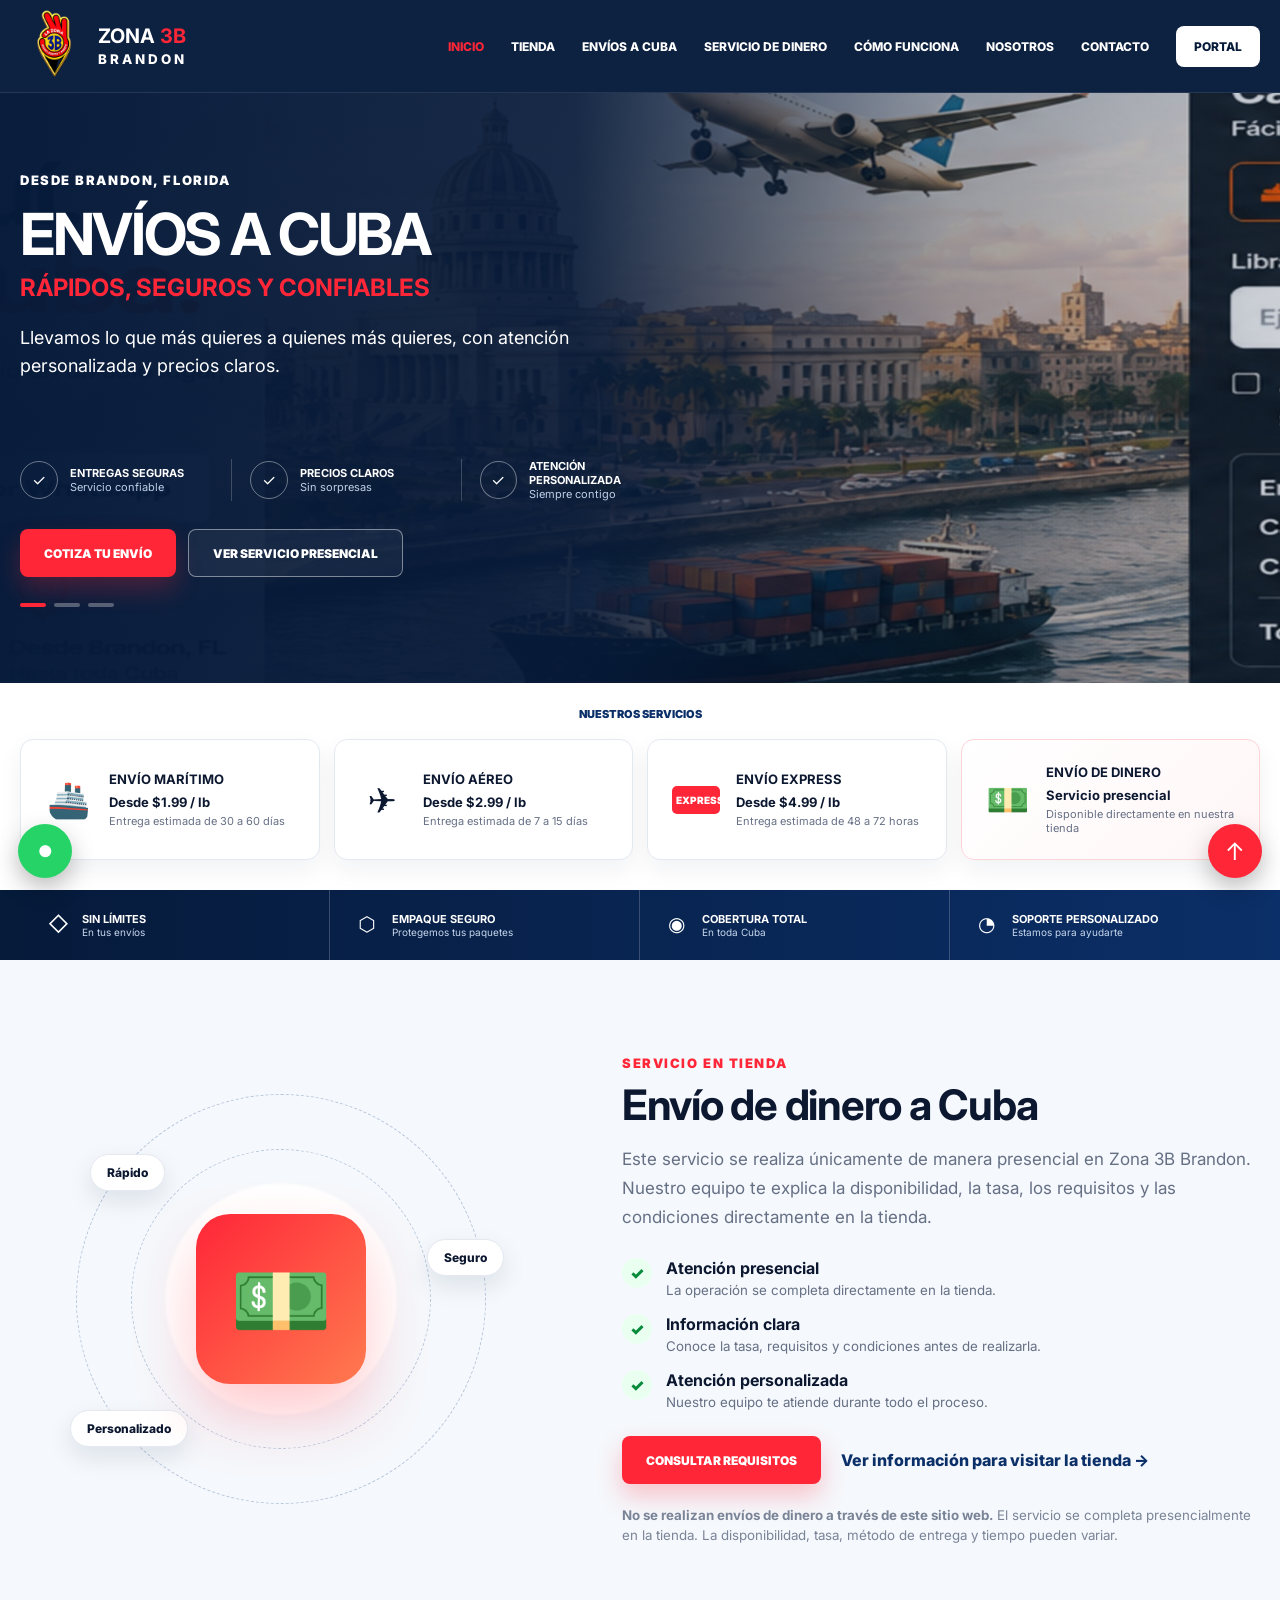
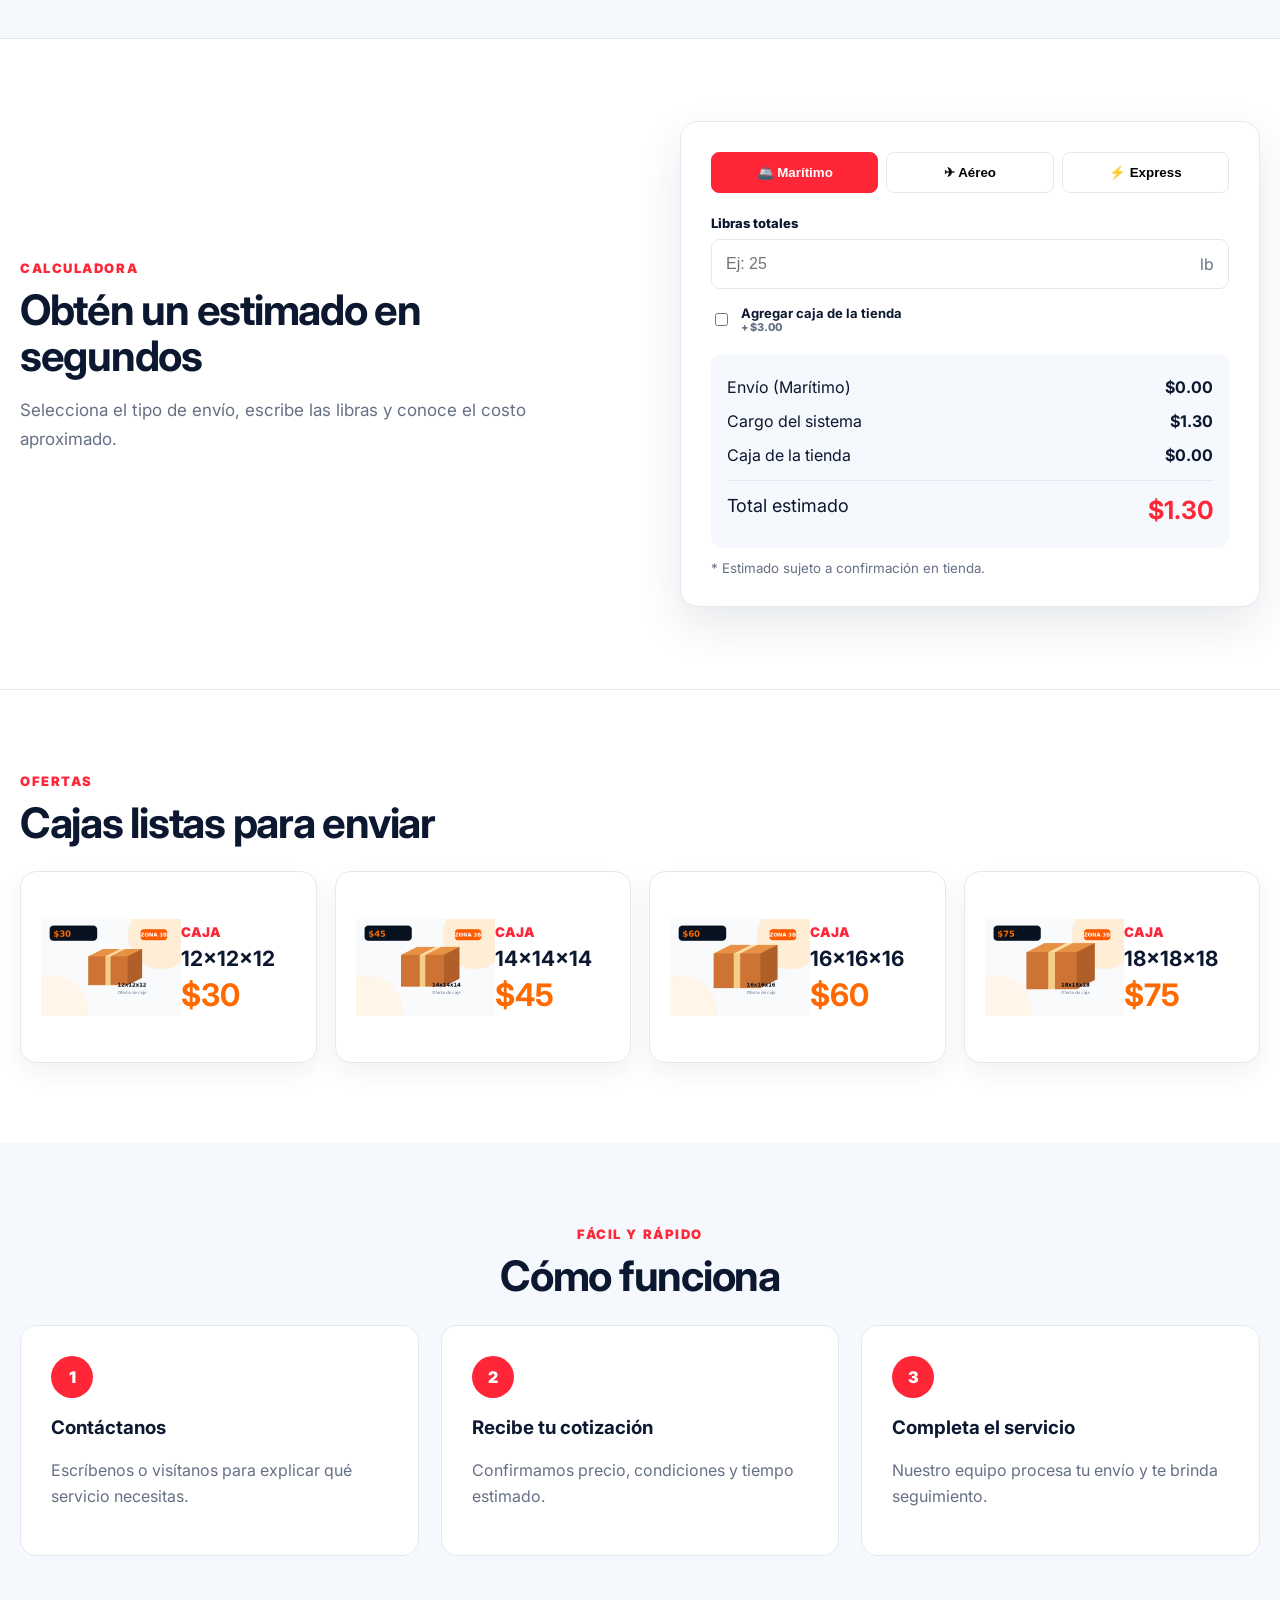
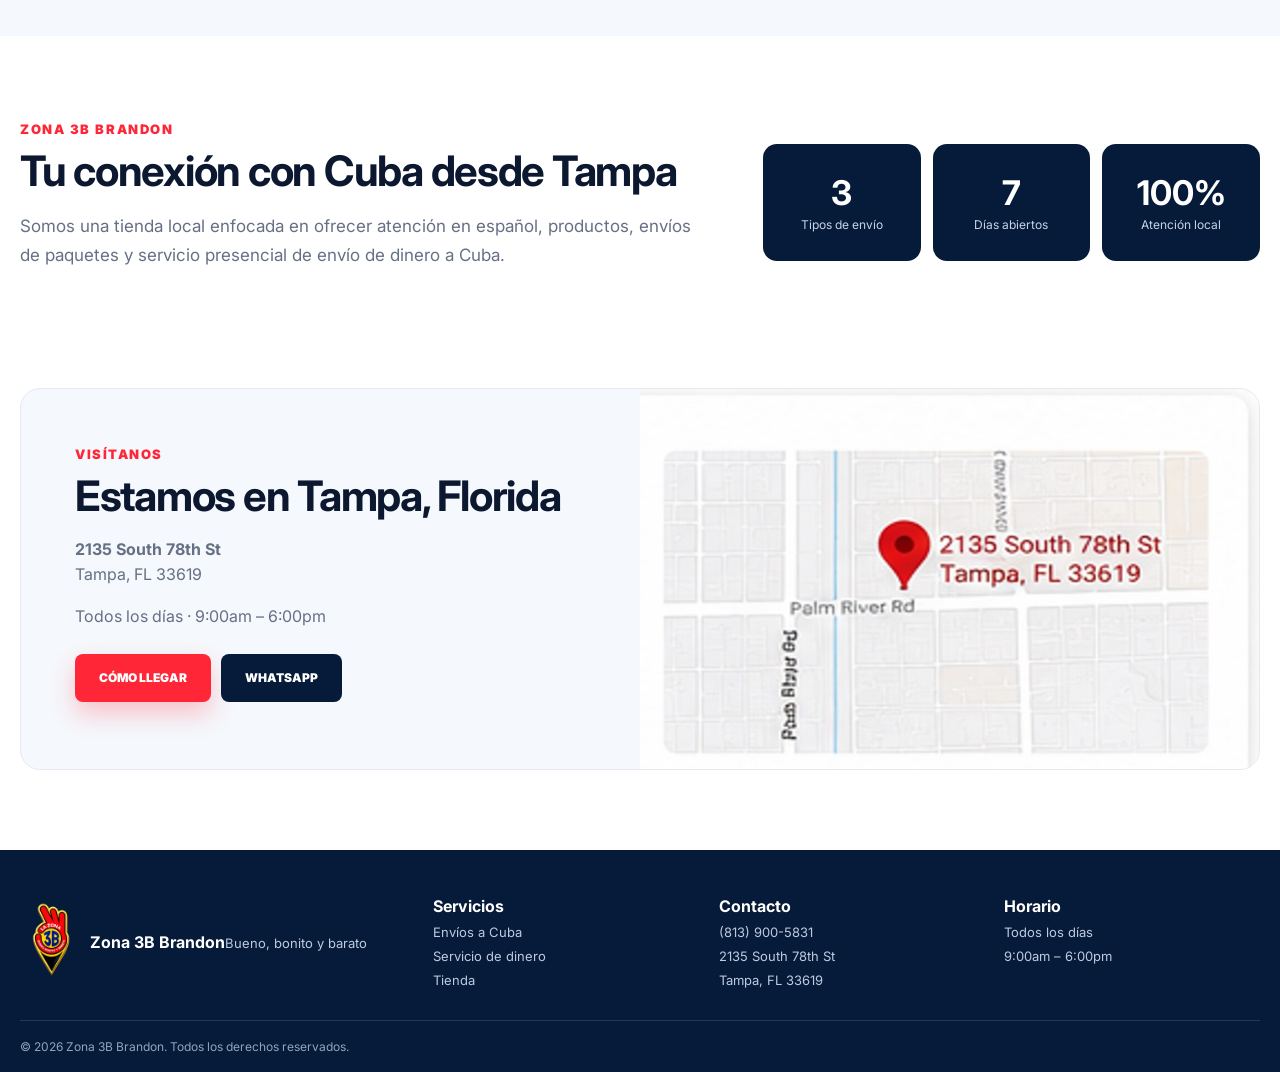
==== index.html @ bbabb30f "Actualizacion del sitio web v6.2 Actualizacion del sitio web v6.2" ====
<!doctype html>
<html lang="es">
<head>
  <meta charset="utf-8">
  <meta name="viewport" content="width=device-width,initial-scale=1">
  <meta name="description" content="Zona 3B Brandon: tienda, envíos de paquetes y servicio presencial de envío de dinero a Cuba desde Tampa, Florida.">
  <meta name="theme-color" content="#061a3a">
  <meta name="build-version" content="6.2">
  <title>Zona 3B Brandon | Envíos, tienda y servicio de dinero a Cuba</title>
  <link rel="icon" href="logo-zona3b-oficial.png">
  <link rel="preconnect" href="https://fonts.googleapis.com">
  <link rel="preconnect" href="https://fonts.gstatic.com" crossorigin>
  <link href="https://fonts.googleapis.com/css2?family=Inter:wght@400;500;600;700;800;900&display=swap" rel="stylesheet">
  <link rel="stylesheet" href="styles-v62.css">
</head>
<body>
  <header class="site-header">
    <div class="shell nav-wrap">
      <a class="brand" href="#inicio" aria-label="Zona 3B Brandon">
        <img src="logo-zona3b-oficial.png" alt="Zona 3B Brandon">
        <div><strong>ZONA <span>3B</span></strong><small>BRANDON</small></div>
      </a>
      <button class="menu-toggle" aria-label="Abrir menú" aria-expanded="false">☰</button>
      <nav class="menu">
        <a href="#inicio" class="active">Inicio</a>
        <a href="#tienda">Tienda</a>
        <a href="#envios">Envíos a Cuba</a>
        <a href="#dinero">Servicio de dinero</a>
        <a href="#como-funciona">Cómo funciona</a>
        <a href="#nosotros">Nosotros</a>
        <a href="#contacto">Contacto</a>
        <a class="portal" id="portal-link" href="#">Portal</a>
      </nav>
    </div>
  </header>

  <main>
    <section class="hero" id="inicio">
      <div class="hero-bg"></div><div class="hero-overlay"></div>
      <div class="shell hero-content">
        <div class="hero-copy">
          <span class="kicker">DESDE BRANDON, FLORIDA</span>
          <div class="hero-slides" aria-live="polite">
            <article class="hero-slide active" data-slide="0">
              <h1>ENVÍOS A CUBA</h1>
              <h2>RÁPIDOS, SEGUROS Y CONFIABLES</h2>
              <p>Llevamos lo que más quieres a quienes más quieres, con atención personalizada y precios claros.</p>
            </article>
            <article class="hero-slide" data-slide="1">
              <h1>ENVÍO DE DINERO</h1>
              <h2>SERVICIO PRESENCIAL EN TIENDA</h2>
              <p>Visítanos en Zona 3B Brandon para recibir atención directa y completar el servicio personalmente.</p>
            </article>
            <article class="hero-slide" data-slide="2">
              <h1>TODO EN UN LUGAR</h1>
              <h2>TIENDA, PAQUETES Y SERVICIOS</h2>
              <p>Compra productos, prepara tus paquetes y realiza el envío de dinero personalmente en nuestra tienda.</p>
            </article>
          </div>
          <div class="hero-benefits">
            <div><i>✓</i><span><b>Entregas seguras</b><small>Servicio confiable</small></span></div>
            <div><i>✓</i><span><b>Precios claros</b><small>Sin sorpresas</small></span></div>
            <div><i>✓</i><span><b>Atención personalizada</b><small>Siempre contigo</small></span></div>
          </div>
          <div class="hero-actions">
            <a class="btn primary" href="#calculadora">Cotiza tu envío</a>
            <a class="btn secondary" id="money-hero" href="#dinero">Ver servicio presencial</a>
          </div>
          <div class="hero-dots" id="hero-dots"></div>
        </div>
      </div>
    </section>

    <section class="services" id="envios">
      <div class="shell">
        <div class="section-label">NUESTROS SERVICIOS</div>
        <div class="service-grid">
          <article><div class="service-icon">🚢</div><div><h3>Envío marítimo</h3><b>Desde $1.99 / lb</b><small>Entrega estimada de 30 a 60 días</small></div></article>
          <article><div class="service-icon">✈️</div><div><h3>Envío aéreo</h3><b>Desde $2.99 / lb</b><small>Entrega estimada de 7 a 15 días</small></div></article>
          <article><div class="service-icon express">EXPRESS</div><div><h3>Envío express</h3><b>Desde $4.99 / lb</b><small>Entrega estimada de 48 a 72 horas</small></div></article>
          <article class="money-card"><div class="service-icon">💵</div><div><h3>Envío de dinero</h3><b>Servicio presencial</b><small>Disponible directamente en nuestra tienda</small></div></article>
        </div>
      </div>
    </section>

    <section class="feature-strip">
      <div class="shell strip-grid">
        <div><span>◇</span><b>Sin límites</b><small>En tus envíos</small></div>
        <div><span>⬡</span><b>Empaque seguro</b><small>Protegemos tus paquetes</small></div>
        <div><span>◉</span><b>Cobertura total</b><small>En toda Cuba</small></div>
        <div><span>◔</span><b>Soporte personalizado</b><small>Estamos para ayudarte</small></div>
      </div>
    </section>

    <section class="money-section" id="dinero">
      <div class="shell money-layout">
        <div class="money-visual">
          <div class="money-orbit orbit-one"></div><div class="money-orbit orbit-two"></div>
          <div class="money-icon">💵</div>
          <span class="badge badge-one">Rápido</span><span class="badge badge-two">Seguro</span><span class="badge badge-three">Personalizado</span>
        </div>
        <div class="money-copy">
          <span class="eyebrow">SERVICIO EN TIENDA</span>
          <h2>Envío de dinero a Cuba</h2>
          <p>Este servicio se realiza únicamente de manera presencial en Zona 3B Brandon. Nuestro equipo te explica la disponibilidad, la tasa, los requisitos y las condiciones directamente en la tienda.</p>
          <div class="money-points">
            <div><i>✓</i><span><b>Atención presencial</b><small>La operación se completa directamente en la tienda.</small></span></div>
            <div><i>✓</i><span><b>Información clara</b><small>Conoce la tasa, requisitos y condiciones antes de realizarla.</small></span></div>
            <div><i>✓</i><span><b>Atención personalizada</b><small>Nuestro equipo te atiende durante todo el proceso.</small></span></div>
          </div>
          <div class="money-actions">
            <a class="btn primary" id="money-whatsapp" href="#">Consultar requisitos</a>
            <a class="text-link" href="dinero.html">Ver información para visitar la tienda →</a>
          </div>
          <small class="legal-note"><b>No se realizan envíos de dinero a través de este sitio web.</b> El servicio se completa presencialmente en la tienda. La disponibilidad, tasa, método de entrega y tiempo pueden variar.</small>
        </div>
      </div>
    </section>

    <section class="calculator-section" id="calculadora">
      <div class="shell calculator-layout">
        <div class="calc-copy">
          <span class="eyebrow">CALCULADORA</span>
          <h2>Obtén un estimado en segundos</h2>
          <p>Selecciona el tipo de envío, escribe las libras y conoce el costo aproximado.</p>
        </div>
        <div class="calculator-card">
          <div class="tabs" id="ship-tabs"></div>
          <label for="pounds">Libras totales</label>
          <div class="input-wrap"><input id="pounds" type="number" min="0" step="0.1" placeholder="Ej: 25"><span>lb</span></div>
          <label class="check-row"><input id="store-box" type="checkbox"><span><b>Agregar caja de la tienda</b><small>+ $3.00</small></span></label>
          <div class="summary-box">
            <div><span id="shipping-label">Envío (Marítimo)</span><b id="shipping-cost">$0.00</b></div>
            <div><span>Cargo del sistema</span><b id="system-cost">$1.30</b></div>
            <div><span>Caja de la tienda</span><b id="box-cost">$0.00</b></div>
            <div class="total"><span>Total estimado</span><b id="total-cost">$1.30</b></div>
          </div>
          <small>* Estimado sujeto a confirmación en tienda.</small>
        </div>
      </div>
    </section>

    <section class="boxes" id="tienda">
      <div class="shell">
        <div class="section-heading"><span class="eyebrow">OFERTAS</span><h2>Cajas listas para enviar</h2></div>
        <div class="boxes-grid">
          <article><img src="box-12-v54.png" alt="Caja 12x12x12"><div><small>CAJA</small><h3>12x12x12</h3><b>$30</b></div></article>
          <article><img src="box-14-v54.png" alt="Caja 14x14x14"><div><small>CAJA</small><h3>14x14x14</h3><b>$45</b></div></article>
          <article><img src="box-16-v54.png" alt="Caja 16x16x16"><div><small>CAJA</small><h3>16x16x16</h3><b>$60</b></div></article>
          <article><img src="box-18-v54.png" alt="Caja 18x18x18"><div><small>CAJA</small><h3>18x18x18</h3><b>$75</b></div></article>
        </div>
      </div>
    </section>

    <section class="how" id="como-funciona">
      <div class="shell">
        <div class="section-heading center"><span class="eyebrow">FÁCIL Y RÁPIDO</span><h2>Cómo funciona</h2></div>
        <div class="steps">
          <article><span>1</span><h3>Contáctanos</h3><p>Escríbenos o visítanos para explicar qué servicio necesitas.</p></article>
          <article><span>2</span><h3>Recibe tu cotización</h3><p>Confirmamos precio, condiciones y tiempo estimado.</p></article>
          <article><span>3</span><h3>Completa el servicio</h3><p>Nuestro equipo procesa tu envío y te brinda seguimiento.</p></article>
        </div>
      </div>
    </section>

    <section class="about" id="nosotros">
      <div class="shell about-layout">
        <div><span class="eyebrow">ZONA 3B BRANDON</span><h2>Tu conexión con Cuba desde Tampa</h2><p>Somos una tienda local enfocada en ofrecer atención en español, productos, envíos de paquetes y servicio presencial de envío de dinero a Cuba.</p></div>
        <div class="about-stats"><article><b>3</b><span>Tipos de envío</span></article><article><b>7</b><span>Días abiertos</span></article><article><b>100%</b><span>Atención local</span></article></div>
      </div>
    </section>

    <section class="contact" id="contacto">
      <div class="shell contact-card">
        <div><span class="eyebrow">VISÍTANOS</span><h2>Estamos en Tampa, Florida</h2><p><b id="address-1"></b><br><span id="address-2"></span></p><p>Todos los días · 9:00am – 6:00pm</p><div class="contact-actions"><a class="btn primary" id="map-link" href="#">Cómo llegar</a><a class="btn dark" id="contact-whatsapp" href="#">WhatsApp</a></div></div>
        <img src="map-preview-v54.jpg" alt="Mapa de ubicación de Zona 3B Brandon">
      </div>
    </section>
  </main>

  <a class="float whatsapp" id="floating-whatsapp" href="#" aria-label="WhatsApp">●</a>
  <a class="float up" href="#inicio" aria-label="Subir">↑</a>

  <footer>
    <div class="shell footer-grid">
      <div class="footer-brand"><img src="logo-zona3b-oficial.png" alt=""><div><b>Zona 3B Brandon</b><small>Bueno, bonito y barato</small></div></div>
      <div><b>Servicios</b><a href="#envios">Envíos a Cuba</a><a href="#dinero">Servicio de dinero</a><a href="#tienda">Tienda</a></div>
      <div><b>Contacto</b><span>(813) 900-5831</span><span>2135 South 78th St</span><span>Tampa, FL 33619</span></div>
      <div><b>Horario</b><span>Todos los días</span><span>9:00am – 6:00pm</span></div>
    </div>
    <div class="shell footer-bottom">© 2026 Zona 3B Brandon. Todos los derechos reservados.</div>
  </footer>

  <script src="config.js"></script>
  <script src="script-v62.js"></script>
</body>
</html>
---- styles-v62.css ----
:root{--navy:#061a3a;--navy2:#0b2f68;--red:#ff2638;--orange:#ff6a00;--text:#0c1730;--muted:#667085;--line:#e4e9f1;--soft:#f5f8fc}*{box-sizing:border-box}html{scroll-behavior:smooth}body{margin:0;font-family:Inter,system-ui,sans-serif;color:var(--text);background:#fff}.shell{width:min(1280px,calc(100% - 40px));margin:auto}.site-header{position:sticky;top:0;z-index:100;background:rgba(6,26,58,.97);border-bottom:1px solid rgba(255,255,255,.1);backdrop-filter:blur(14px)}.nav-wrap{height:86px;display:flex;align-items:center;justify-content:space-between;gap:24px}.brand{display:flex;align-items:center;gap:10px;color:#fff;text-decoration:none}.brand img{width:54px;height:64px;object-fit:contain;filter:brightness(0) invert(1)}.brand strong{font-size:20px;display:block;line-height:1}.brand strong span{color:var(--red)}.brand small{display:block;letter-spacing:.22em;font-weight:800;margin-top:5px}.menu{display:flex;align-items:center;gap:27px}.menu a{color:#fff;text-decoration:none;text-transform:uppercase;font-size:12px;font-weight:800;white-space:nowrap}.menu a:hover,.menu a.active{color:var(--red)}.portal{padding:13px 18px;border-radius:8px;background:#fff!important;color:var(--navy)!important;text-decoration:none;text-transform:uppercase;font-size:12px;font-weight:900}.menu-toggle{display:none;background:none;border:0;color:#fff;font-size:28px}.hero{position:relative;min-height:590px;overflow:hidden;background:var(--navy)}.hero-bg{position:absolute;inset:0;background:url('havana-scene-v54.jpg') center/cover no-repeat;transform:scale(1.03)}.hero-overlay{position:absolute;inset:0;background:linear-gradient(90deg,rgba(6,26,58,.99) 0%,rgba(6,26,58,.92) 45%,rgba(6,26,58,.38) 74%,rgba(6,26,58,.2) 100%)}.hero-content{position:relative;z-index:2;min-height:590px;display:flex;align-items:center}.hero-copy{max-width:690px;padding:62px 0}.kicker,.eyebrow{font-size:13px;letter-spacing:.12em;font-weight:900;color:#fff}.hero-slide{display:none;min-height:225px}.hero-slide.active{display:block;animation:fade .55s ease}@keyframes fade{from{opacity:.2;transform:translateY(8px)}to{opacity:1;transform:none}}.hero h1{font-size:58px;line-height:.98;margin:17px 0 10px;color:#fff;letter-spacing:-.04em}.hero h2{margin:0 0 22px;color:var(--red);font-size:24px}.hero p{font-size:18px;line-height:1.55;color:#fff;max-width:610px}.hero-benefits{display:grid;grid-template-columns:repeat(3,1fr);gap:0;margin:28px 0}.hero-benefits>div{display:flex;gap:12px;align-items:center;padding-right:18px;margin-right:18px;border-right:1px solid rgba(255,255,255,.2)}.hero-benefits>div:last-child{border:0}.hero-benefits i{width:38px;height:38px;border:1px solid rgba(255,255,255,.4);border-radius:50%;display:grid;place-items:center;color:#fff;font-style:normal}.hero-benefits span{display:flex;flex-direction:column;color:#fff}.hero-benefits b{text-transform:uppercase;font-size:11px}.hero-benefits small{font-size:11px;color:#bfd0e8}.hero-actions{display:flex;gap:12px}.btn{display:inline-flex;align-items:center;justify-content:center;min-height:48px;padding:0 24px;border-radius:8px;text-decoration:none;text-transform:uppercase;font-size:12px;font-weight:900;transition:.2s}.btn:hover{transform:translateY(-2px)}.btn.primary{background:var(--red);color:#fff;box-shadow:0 12px 24px rgba(255,38,56,.25)}.btn.secondary{border:1px solid rgba(255,255,255,.45);color:#fff;background:rgba(255,255,255,.05)}.btn.dark{background:var(--navy);color:#fff}.hero-dots{display:flex;gap:8px;margin-top:26px}.hero-dots button{width:26px;height:4px;border:0;background:rgba(255,255,255,.3);padding:0;border-radius:4px}.hero-dots button.active{background:var(--red)}.services{padding:24px 0 30px}.section-label{text-align:center;color:var(--navy2);font-weight:900;font-size:11px;margin-bottom:18px}.service-grid{display:grid;grid-template-columns:repeat(4,1fr);gap:14px}.service-grid article{display:flex;align-items:center;gap:16px;border:1px solid var(--line);border-radius:13px;padding:24px;background:#fff;box-shadow:0 10px 25px rgba(10,35,70,.06);transition:.2s}.service-grid article:hover{transform:translateY(-4px);box-shadow:0 16px 34px rgba(10,35,70,.11)}.service-icon{font-size:35px;width:48px;text-align:center}.service-icon.express{background:var(--red);color:#fff;font-size:10px;font-weight:900;padding:8px 4px;border-radius:5px}.service-grid h3{margin:0 0 7px;text-transform:uppercase;font-size:13px}.service-grid b,.service-grid small{display:block}.service-grid b{font-size:13px}.service-grid small{color:var(--muted);font-size:11px;margin-top:4px}.money-card{border-color:#ffd3d8!important;background:linear-gradient(135deg,#fff,#fff6f7)!important}.feature-strip{background:linear-gradient(90deg,var(--navy),var(--navy2));color:#fff}.strip-grid{display:grid;grid-template-columns:repeat(4,1fr)}.strip-grid>div{display:grid;grid-template-columns:34px 1fr;grid-template-rows:auto auto;padding:22px 28px;border-right:1px solid rgba(255,255,255,.2)}.strip-grid>div:last-child{border:0}.strip-grid span{grid-row:1/3;font-size:20px}.strip-grid b{text-transform:uppercase;font-size:11px}.strip-grid small{color:#c7d7ed;font-size:10px}.money-section{padding:92px 0;background:var(--soft)}.money-layout{display:grid;grid-template-columns:.9fr 1.1fr;gap:80px;align-items:center}.money-visual{position:relative;min-height:420px;display:grid;place-items:center;background:radial-gradient(circle at center,#fff 0 34%,transparent 35%)}.money-icon{width:170px;height:170px;border-radius:34px;background:linear-gradient(135deg,var(--red),#ff7a4f);display:grid;place-items:center;font-size:82px;box-shadow:0 30px 60px rgba(255,38,56,.25);z-index:2}.money-orbit{position:absolute;border:1px dashed #b8c7dc;border-radius:50%}.orbit-one{width:300px;height:300px}.orbit-two{width:410px;height:410px}.badge{position:absolute;background:#fff;border:1px solid var(--line);box-shadow:0 10px 25px rgba(10,35,70,.1);border-radius:999px;padding:10px 16px;font-size:12px;font-weight:800}.badge-one{top:65px;left:70px}.badge-two{right:38px;top:150px}.badge-three{bottom:62px;left:50px}.eyebrow{color:var(--red)}.money-copy h2,.calc-copy h2,.section-heading h2,.about h2,.contact h2{font-size:42px;line-height:1.08;margin:10px 0 18px;letter-spacing:-.03em}.money-copy>p,.calc-copy p,.about p{font-size:17px;line-height:1.7;color:var(--muted)}.money-points{display:grid;gap:16px;margin:26px 0}.money-points>div{display:flex;gap:14px}.money-points i{width:30px;height:30px;border-radius:50%;background:#e9fff0;color:#078a3a;display:grid;place-items:center;font-style:normal;font-weight:900}.money-points span{display:flex;flex-direction:column}.money-points small{color:var(--muted);margin-top:4px}.money-actions{display:flex;align-items:center;gap:20px}.text-link{color:var(--navy2);font-weight:800;text-decoration:none}.legal-note{display:block;color:#7a8497;line-height:1.5;margin-top:22px}.calculator-section{padding:82px 0;background:linear-gradient(135deg,var(--navy),#0b3474);color:#fff}.calculator-layout{display:grid;grid-template-columns:1fr 1fr;gap:80px;align-items:center}.calc-copy .eyebrow{color:#ff8792}.calc-copy p{color:#c9d7ec}.calculator-card{background:#fff;color:var(--text);padding:30px;border-radius:18px;box-shadow:0 30px 70px rgba(0,0,0,.2)}.tabs{display:grid;grid-template-columns:repeat(3,1fr);gap:8px;margin-bottom:22px}.ship-tab{border:1px solid var(--line);background:#fff;padding:12px 8px;border-radius:8px;font-weight:800;cursor:pointer}.ship-tab.active{background:var(--red);color:#fff;border-color:var(--red)}.calculator-card label{display:block;font-size:13px;font-weight:800;margin-bottom:8px}.input-wrap{display:flex;border:1px solid var(--line);border-radius:9px;overflow:hidden;margin-bottom:16px}.input-wrap input{flex:1;border:0;padding:14px;font-size:16px;outline:none}.input-wrap span{padding:14px;color:var(--muted)}.check-row{display:flex!important;align-items:center;gap:10px;margin:14px 0 20px!important}.check-row span{display:flex;flex-direction:column}.check-row small{color:var(--muted)}.summary-box{background:var(--soft);border-radius:12px;padding:16px}.summary-box>div{display:flex;justify-content:space-between;padding:7px 0}.summary-box .total{border-top:1px solid var(--line);margin-top:8px;padding-top:14px;font-size:18px}.summary-box .total b{color:var(--red);font-size:25px}.calculator-card>small{display:block;color:var(--muted);margin-top:12px}.boxes{padding:80px 0}.section-heading{margin-bottom:26px}.section-heading.center{text-align:center}.boxes-grid{display:grid;grid-template-columns:repeat(4,1fr);gap:18px}.boxes-grid article{border:1px solid var(--line);border-radius:16px;display:grid;grid-template-columns:1.1fr .9fr;align-items:center;padding:20px;background:#fff;box-shadow:0 10px 25px rgba(10,35,70,.06)}.boxes-grid img{width:100%;height:150px;object-fit:contain}.boxes-grid small{color:var(--red);font-weight:900}.boxes-grid h3{font-size:21px;margin:5px 0}.boxes-grid b{font-size:31px;color:var(--orange)}.how{padding:80px 0;background:var(--soft)}.steps{display:grid;grid-template-columns:repeat(3,1fr);gap:22px}.steps article{background:#fff;padding:30px;border-radius:16px;border:1px solid var(--line)}.steps span{display:grid;place-items:center;width:42px;height:42px;border-radius:50%;background:var(--red);color:#fff;font-weight:900}.steps p{color:var(--muted);line-height:1.6}.about{padding:82px 0}.about-layout{display:grid;grid-template-columns:1.15fr .85fr;gap:70px;align-items:center}.about-stats{display:grid;grid-template-columns:repeat(3,1fr);gap:12px}.about-stats article{background:var(--navy);color:#fff;border-radius:14px;padding:28px 16px;text-align:center}.about-stats b{font-size:34px;display:block;color:#fff}.about-stats span{font-size:12px;color:#c5d4e8}.contact{padding:20px 0 80px}.contact-card{display:grid;grid-template-columns:1fr 1fr;background:var(--soft);border-radius:20px;overflow:hidden;border:1px solid var(--line)}.contact-card>div{padding:54px}.contact-card p{color:var(--muted);line-height:1.6}.contact-card img{width:100%;height:100%;min-height:380px;object-fit:cover}.contact-actions{display:flex;gap:10px;margin-top:24px}.float{position:fixed;bottom:22px;width:54px;height:54px;border-radius:50%;display:grid;place-items:center;color:#fff;text-decoration:none;z-index:90;box-shadow:0 10px 25px rgba(0,0,0,.25)}.float.whatsapp{left:18px;background:#25d366}.float.up{right:18px;background:var(--red);font-size:24px}footer{background:var(--navy);color:#fff;padding:46px 0 18px}.footer-grid{display:grid;grid-template-columns:1.5fr 1fr 1fr 1fr;gap:30px}.footer-grid>div{display:flex;flex-direction:column;gap:8px}.footer-grid a,.footer-grid span,.footer-grid small{color:#bdcbe0;text-decoration:none;font-size:13px}.footer-brand{flex-direction:row!important;align-items:center}.footer-brand img{width:48px;filter:brightness(0) invert(1)}.footer-bottom{border-top:1px solid rgba(255,255,255,.12);margin-top:32px;padding-top:18px;color:#91a4bf;font-size:12px}.money-page-hero{padding:110px 0;background:linear-gradient(100deg,rgba(6,26,58,.97),rgba(6,26,58,.68)),url('havana-scene-v54.jpg') center/cover;color:#fff}.money-page-hero h1{font-size:58px;margin:14px 0}.money-page-hero p{font-size:19px;max-width:670px;line-height:1.6}.money-detail{padding:80px 0}.detail-grid{display:grid;grid-template-columns:repeat(3,1fr);gap:20px}.detail-grid article{border:1px solid var(--line);border-radius:16px;padding:30px}.detail-grid span{color:var(--red);font-weight:900}.detail-grid p{color:var(--muted);line-height:1.6}.notice{margin-top:30px;padding:24px;background:#fff4e8;border-left:5px solid var(--orange);border-radius:10px}.notice p{color:#6b7280;line-height:1.6}.money-page footer{padding:24px 0}
@media(max-width:1100px){.menu-toggle{display:block}.menu{display:none;position:absolute;left:0;right:0;top:86px;background:var(--navy);padding:22px;flex-direction:column;align-items:flex-start}.menu.open{display:flex}.service-grid,.boxes-grid{grid-template-columns:repeat(2,1fr)}.money-layout,.calculator-layout,.about-layout{grid-template-columns:1fr}.money-visual{order:2}.hero-overlay{background:rgba(6,26,58,.9)}.strip-grid{grid-template-columns:repeat(2,1fr)}.footer-grid{grid-template-columns:repeat(2,1fr)}}
@media(max-width:680px){.shell{width:min(100% - 24px,1280px)}.brand div{display:none}.hero,.hero-content{min-height:650px}.hero-copy{padding:45px 0}.hero h1{font-size:43px}.hero h2{font-size:19px}.hero-benefits{grid-template-columns:1fr;gap:12px}.hero-benefits>div{border:0}.hero-actions,.money-actions,.contact-actions{flex-direction:column;align-items:stretch}.service-grid,.boxes-grid,.steps,.detail-grid{grid-template-columns:1fr}.strip-grid{grid-template-columns:1fr}.strip-grid>div{border-right:0;border-bottom:1px solid rgba(255,255,255,.2)}.money-section,.calculator-section,.boxes,.how,.about{padding:58px 0}.money-layout{gap:30px}.money-visual{min-height:340px}.orbit-two{width:320px;height:320px}.orbit-one{width:245px;height:245px}.money-icon{width:135px;height:135px;font-size:62px}.badge-one{left:0}.badge-two{right:0}.badge-three{left:15px}.money-copy h2,.calc-copy h2,.section-heading h2,.about h2,.contact h2{font-size:34px}.calculator-layout{gap:28px}.contact-card{grid-template-columns:1fr}.contact-card>div{padding:30px}.about-stats{grid-template-columns:1fr}.footer-grid{grid-template-columns:1fr}.money-page-hero h1{font-size:42px}}

/* Zona 3B Brandon v6.2 — logo oficial y calculadora con fondo limpio */
.brand img{width:68px;height:76px;object-fit:contain;filter:none}.nav-wrap{height:92px}.menu{top:92px}.footer-brand img{width:62px;height:82px;object-fit:contain;filter:none}.calculator-section{background:#fff;color:var(--text);border-top:1px solid var(--line);border-bottom:1px solid var(--line)}.calculator-section .calc-copy .eyebrow{color:var(--red)}.calculator-section .calc-copy p{color:var(--muted)}.calculator-card{border:1px solid var(--line);box-shadow:0 18px 45px rgba(10,35,70,.10)}
@media(max-width:1100px){.menu{top:92px}}
@media(max-width:680px){.brand img{width:52px;height:66px}.nav-wrap{height:78px}.menu{top:78px}.footer-brand img{width:54px;height:72px}}
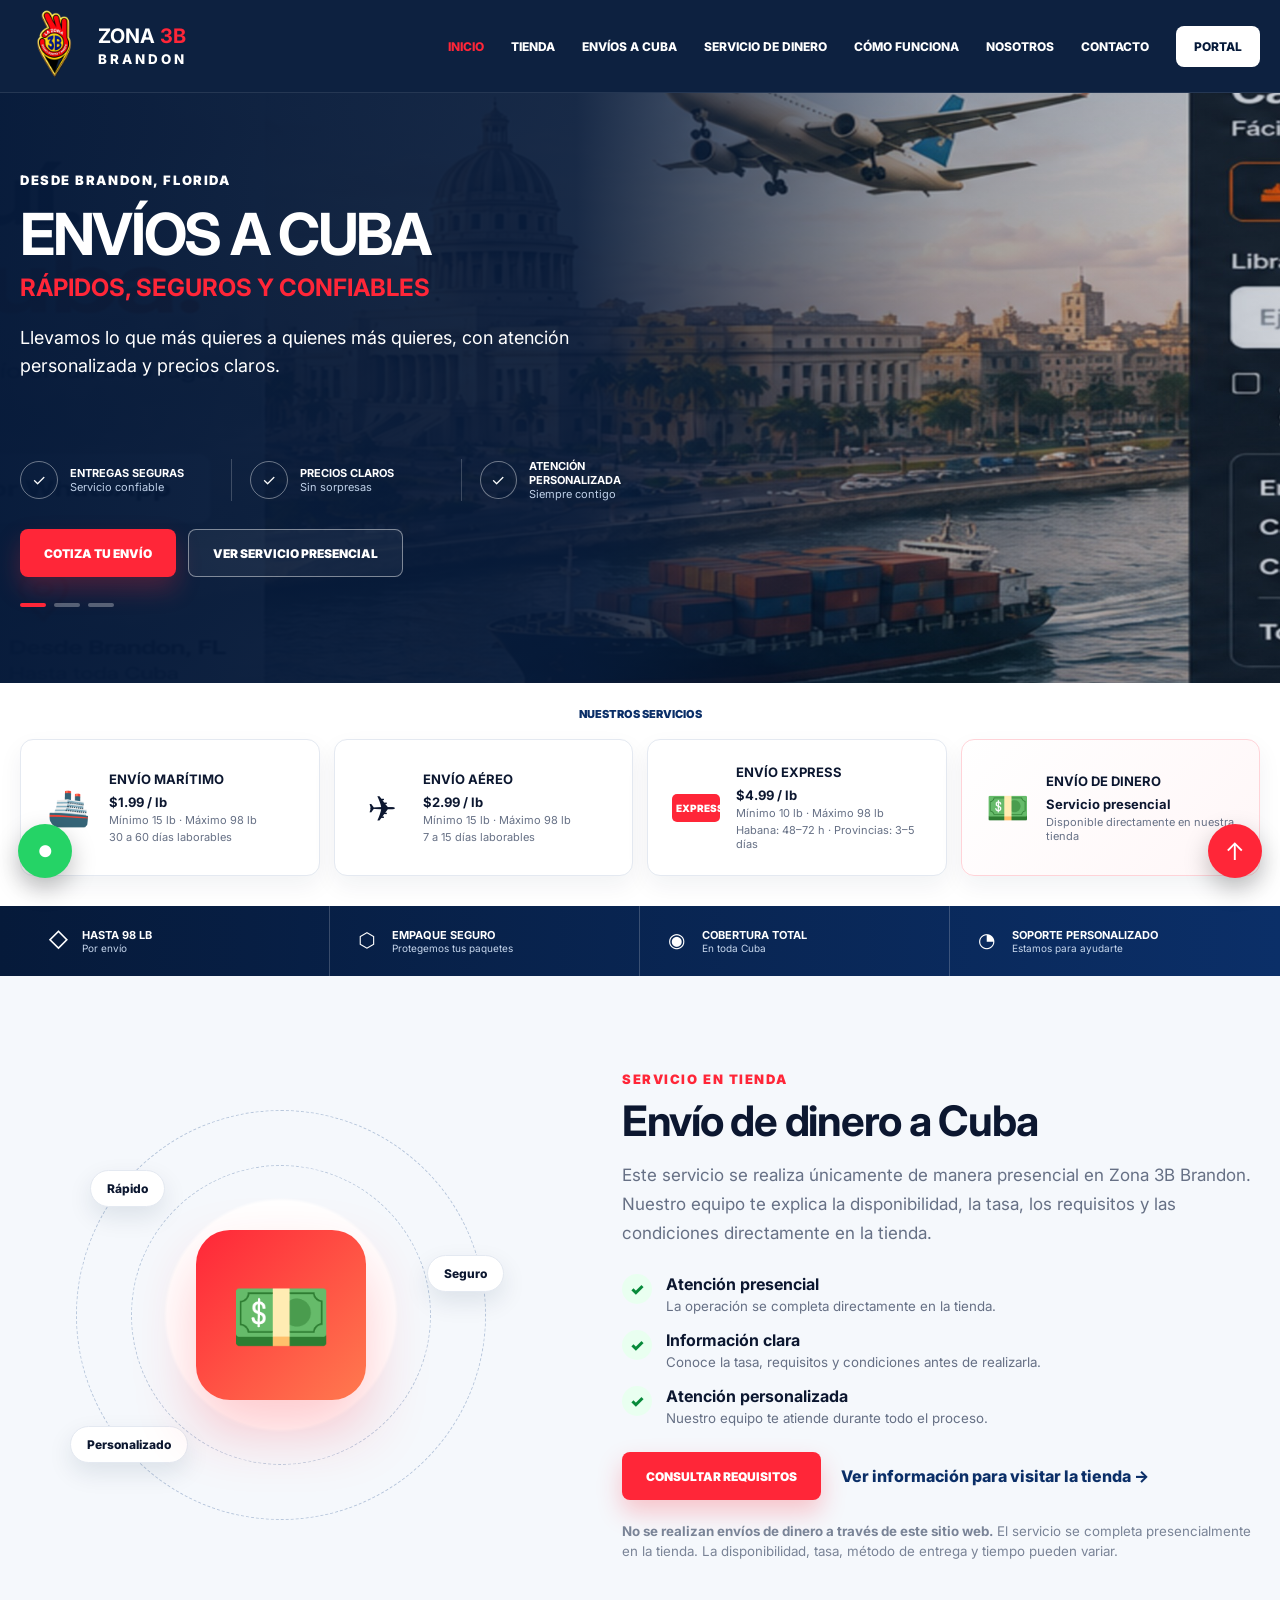
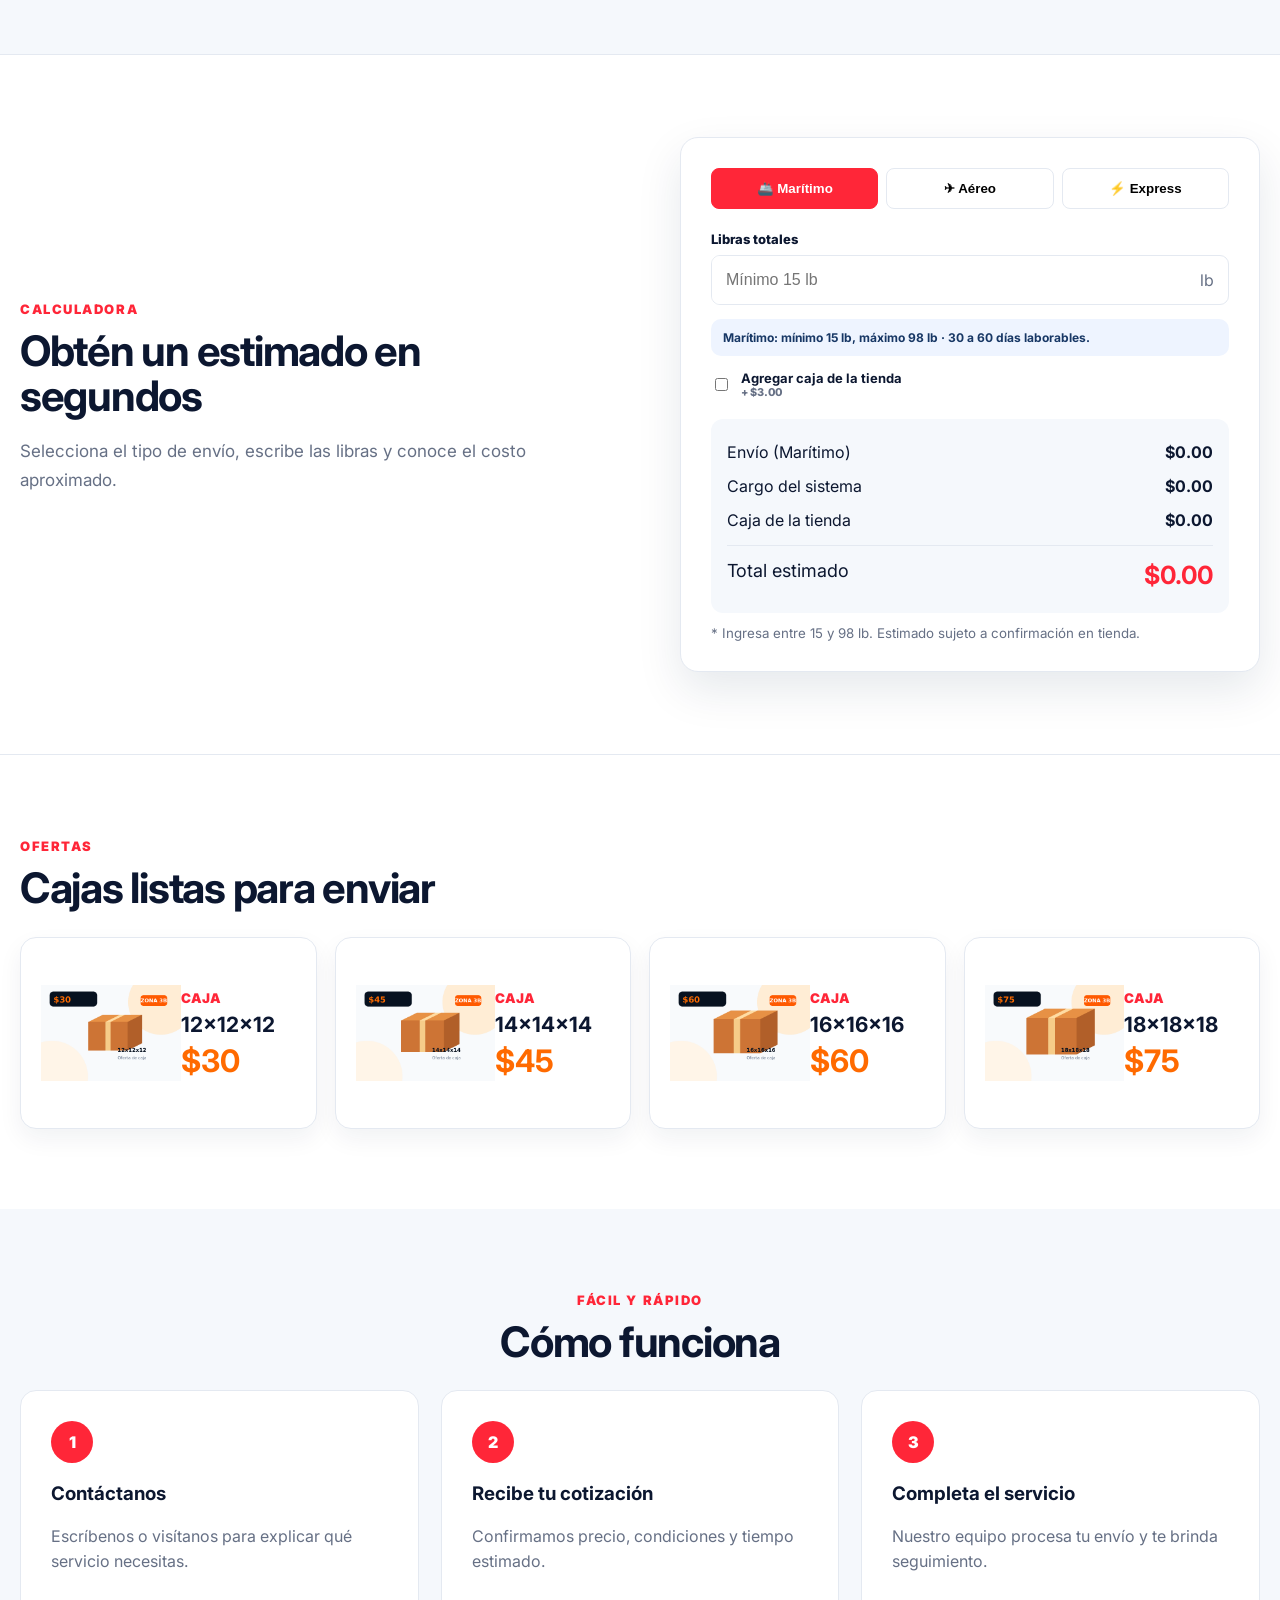
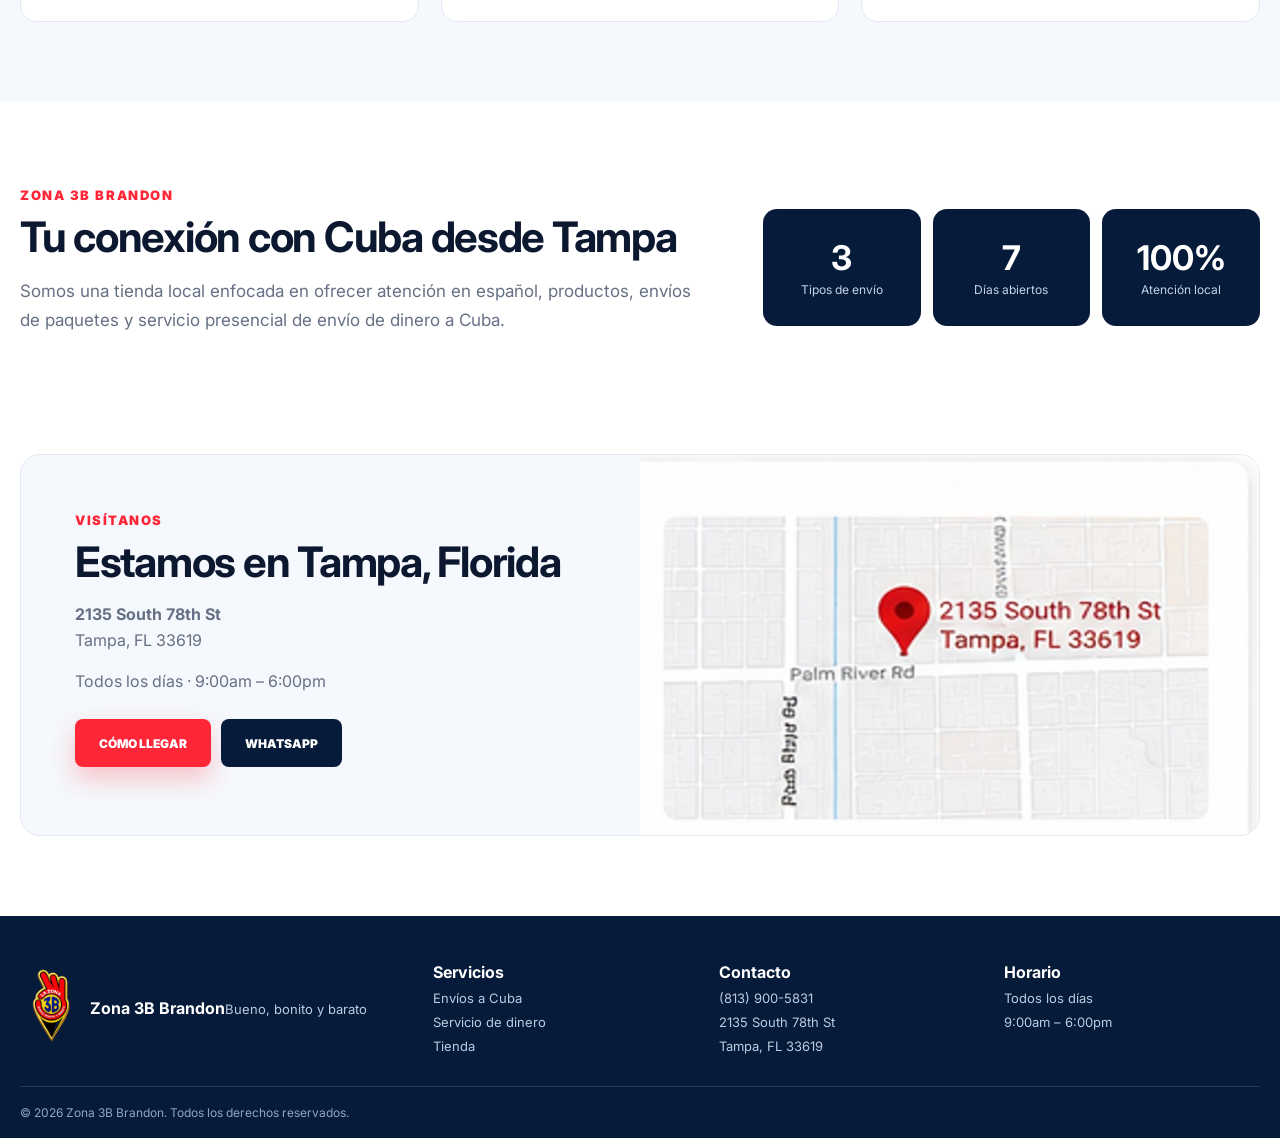
==== commit ef2f8b51: "Actualizacion del sitio web v6.3 Actualizacion de la página con las tarifas, límites y tiempos corre" ====
--- a/index.html
+++ b/index.html
@@ -5,13 +5,13 @@
   <meta name="viewport" content="width=device-width,initial-scale=1">
   <meta name="description" content="Zona 3B Brandon: tienda, envíos de paquetes y servicio presencial de envío de dinero a Cuba desde Tampa, Florida.">
   <meta name="theme-color" content="#061a3a">
-  <meta name="build-version" content="6.2">
+  <meta name="build-version" content="6.3">
   <title>Zona 3B Brandon | Envíos, tienda y servicio de dinero a Cuba</title>
   <link rel="icon" href="logo-zona3b-oficial.png">
   <link rel="preconnect" href="https://fonts.googleapis.com">
   <link rel="preconnect" href="https://fonts.gstatic.com" crossorigin>
   <link href="https://fonts.googleapis.com/css2?family=Inter:wght@400;500;600;700;800;900&display=swap" rel="stylesheet">
-  <link rel="stylesheet" href="styles-v62.css">
+  <link rel="stylesheet" href="styles-v63.css">
 </head>
 <body>
   <header class="site-header">
@@ -75,9 +75,9 @@
       <div class="shell">
         <div class="section-label">NUESTROS SERVICIOS</div>
         <div class="service-grid">
-          <article><div class="service-icon">🚢</div><div><h3>Envío marítimo</h3><b>Desde $1.99 / lb</b><small>Entrega estimada de 30 a 60 días</small></div></article>
-          <article><div class="service-icon">✈️</div><div><h3>Envío aéreo</h3><b>Desde $2.99 / lb</b><small>Entrega estimada de 7 a 15 días</small></div></article>
-          <article><div class="service-icon express">EXPRESS</div><div><h3>Envío express</h3><b>Desde $4.99 / lb</b><small>Entrega estimada de 48 a 72 horas</small></div></article>
+          <article><div class="service-icon">🚢</div><div><h3>Envío marítimo</h3><b>$1.99 / lb</b><small>Mínimo 15 lb · Máximo 98 lb</small><small>30 a 60 días laborables</small></div></article>
+          <article><div class="service-icon">✈️</div><div><h3>Envío aéreo</h3><b>$2.99 / lb</b><small>Mínimo 15 lb · Máximo 98 lb</small><small>7 a 15 días laborables</small></div></article>
+          <article><div class="service-icon express">EXPRESS</div><div><h3>Envío express</h3><b>$4.99 / lb</b><small>Mínimo 10 lb · Máximo 98 lb</small><small>Habana: 48–72 h · Provincias: 3–5 días</small></div></article>
           <article class="money-card"><div class="service-icon">💵</div><div><h3>Envío de dinero</h3><b>Servicio presencial</b><small>Disponible directamente en nuestra tienda</small></div></article>
         </div>
       </div>
@@ -85,7 +85,7 @@
 
     <section class="feature-strip">
       <div class="shell strip-grid">
-        <div><span>◇</span><b>Sin límites</b><small>En tus envíos</small></div>
+        <div><span>◇</span><b>Hasta 98 lb</b><small>Por envío</small></div>
         <div><span>⬡</span><b>Empaque seguro</b><small>Protegemos tus paquetes</small></div>
         <div><span>◉</span><b>Cobertura total</b><small>En toda Cuba</small></div>
         <div><span>◔</span><b>Soporte personalizado</b><small>Estamos para ayudarte</small></div>
@@ -127,7 +127,8 @@
         <div class="calculator-card">
           <div class="tabs" id="ship-tabs"></div>
           <label for="pounds">Libras totales</label>
-          <div class="input-wrap"><input id="pounds" type="number" min="0" step="0.1" placeholder="Ej: 25"><span>lb</span></div>
+          <div class="input-wrap"><input id="pounds" type="number" min="15" max="98" step="0.1" placeholder="Ej: 25"><span>lb</span></div>
+          <div class="calc-rule" id="calc-rule">Marítimo: mínimo 15 lb, máximo 98 lb · 30 a 60 días laborables.</div>
           <label class="check-row"><input id="store-box" type="checkbox"><span><b>Agregar caja de la tienda</b><small>+ $3.00</small></span></label>
           <div class="summary-box">
             <div><span id="shipping-label">Envío (Marítimo)</span><b id="shipping-cost">$0.00</b></div>
@@ -135,7 +136,7 @@
             <div><span>Caja de la tienda</span><b id="box-cost">$0.00</b></div>
             <div class="total"><span>Total estimado</span><b id="total-cost">$1.30</b></div>
           </div>
-          <small>* Estimado sujeto a confirmación en tienda.</small>
+          <small id="calc-message">* Escribe una cantidad entre el mínimo y máximo permitido. Estimado sujeto a confirmación en tienda.</small>
         </div>
       </div>
     </section>
@@ -192,6 +193,6 @@
   </footer>
 
   <script src="config.js"></script>
-  <script src="script-v62.js"></script>
+  <script src="script-v63.js"></script>
 </body>
 </html>
--- a/styles-v63.css
+++ b/styles-v63.css
@@ -0,0 +1,11 @@
+:root{--navy:#061a3a;--navy2:#0b2f68;--red:#ff2638;--orange:#ff6a00;--text:#0c1730;--muted:#667085;--line:#e4e9f1;--soft:#f5f8fc}*{box-sizing:border-box}html{scroll-behavior:smooth}body{margin:0;font-family:Inter,system-ui,sans-serif;color:var(--text);background:#fff}.shell{width:min(1280px,calc(100% - 40px));margin:auto}.site-header{position:sticky;top:0;z-index:100;background:rgba(6,26,58,.97);border-bottom:1px solid rgba(255,255,255,.1);backdrop-filter:blur(14px)}.nav-wrap{height:86px;display:flex;align-items:center;justify-content:space-between;gap:24px}.brand{display:flex;align-items:center;gap:10px;color:#fff;text-decoration:none}.brand img{width:54px;height:64px;object-fit:contain;filter:brightness(0) invert(1)}.brand strong{font-size:20px;display:block;line-height:1}.brand strong span{color:var(--red)}.brand small{display:block;letter-spacing:.22em;font-weight:800;margin-top:5px}.menu{display:flex;align-items:center;gap:27px}.menu a{color:#fff;text-decoration:none;text-transform:uppercase;font-size:12px;font-weight:800;white-space:nowrap}.menu a:hover,.menu a.active{color:var(--red)}.portal{padding:13px 18px;border-radius:8px;background:#fff!important;color:var(--navy)!important;text-decoration:none;text-transform:uppercase;font-size:12px;font-weight:900}.menu-toggle{display:none;background:none;border:0;color:#fff;font-size:28px}.hero{position:relative;min-height:590px;overflow:hidden;background:var(--navy)}.hero-bg{position:absolute;inset:0;background:url('havana-scene-v54.jpg') center/cover no-repeat;transform:scale(1.03)}.hero-overlay{position:absolute;inset:0;background:linear-gradient(90deg,rgba(6,26,58,.99) 0%,rgba(6,26,58,.92) 45%,rgba(6,26,58,.38) 74%,rgba(6,26,58,.2) 100%)}.hero-content{position:relative;z-index:2;min-height:590px;display:flex;align-items:center}.hero-copy{max-width:690px;padding:62px 0}.kicker,.eyebrow{font-size:13px;letter-spacing:.12em;font-weight:900;color:#fff}.hero-slide{display:none;min-height:225px}.hero-slide.active{display:block;animation:fade .55s ease}@keyframes fade{from{opacity:.2;transform:translateY(8px)}to{opacity:1;transform:none}}.hero h1{font-size:58px;line-height:.98;margin:17px 0 10px;color:#fff;letter-spacing:-.04em}.hero h2{margin:0 0 22px;color:var(--red);font-size:24px}.hero p{font-size:18px;line-height:1.55;color:#fff;max-width:610px}.hero-benefits{display:grid;grid-template-columns:repeat(3,1fr);gap:0;margin:28px 0}.hero-benefits>div{display:flex;gap:12px;align-items:center;padding-right:18px;margin-right:18px;border-right:1px solid rgba(255,255,255,.2)}.hero-benefits>div:last-child{border:0}.hero-benefits i{width:38px;height:38px;border:1px solid rgba(255,255,255,.4);border-radius:50%;display:grid;place-items:center;color:#fff;font-style:normal}.hero-benefits span{display:flex;flex-direction:column;color:#fff}.hero-benefits b{text-transform:uppercase;font-size:11px}.hero-benefits small{font-size:11px;color:#bfd0e8}.hero-actions{display:flex;gap:12px}.btn{display:inline-flex;align-items:center;justify-content:center;min-height:48px;padding:0 24px;border-radius:8px;text-decoration:none;text-transform:uppercase;font-size:12px;font-weight:900;transition:.2s}.btn:hover{transform:translateY(-2px)}.btn.primary{background:var(--red);color:#fff;box-shadow:0 12px 24px rgba(255,38,56,.25)}.btn.secondary{border:1px solid rgba(255,255,255,.45);color:#fff;background:rgba(255,255,255,.05)}.btn.dark{background:var(--navy);color:#fff}.hero-dots{display:flex;gap:8px;margin-top:26px}.hero-dots button{width:26px;height:4px;border:0;background:rgba(255,255,255,.3);padding:0;border-radius:4px}.hero-dots button.active{background:var(--red)}.services{padding:24px 0 30px}.section-label{text-align:center;color:var(--navy2);font-weight:900;font-size:11px;margin-bottom:18px}.service-grid{display:grid;grid-template-columns:repeat(4,1fr);gap:14px}.service-grid article{display:flex;align-items:center;gap:16px;border:1px solid var(--line);border-radius:13px;padding:24px;background:#fff;box-shadow:0 10px 25px rgba(10,35,70,.06);transition:.2s}.service-grid article:hover{transform:translateY(-4px);box-shadow:0 16px 34px rgba(10,35,70,.11)}.service-icon{font-size:35px;width:48px;text-align:center}.service-icon.express{background:var(--red);color:#fff;font-size:10px;font-weight:900;padding:8px 4px;border-radius:5px}.service-grid h3{margin:0 0 7px;text-transform:uppercase;font-size:13px}.service-grid b,.service-grid small{display:block}.service-grid b{font-size:13px}.service-grid small{color:var(--muted);font-size:11px;margin-top:4px}.money-card{border-color:#ffd3d8!important;background:linear-gradient(135deg,#fff,#fff6f7)!important}.feature-strip{background:linear-gradient(90deg,var(--navy),var(--navy2));color:#fff}.strip-grid{display:grid;grid-template-columns:repeat(4,1fr)}.strip-grid>div{display:grid;grid-template-columns:34px 1fr;grid-template-rows:auto auto;padding:22px 28px;border-right:1px solid rgba(255,255,255,.2)}.strip-grid>div:last-child{border:0}.strip-grid span{grid-row:1/3;font-size:20px}.strip-grid b{text-transform:uppercase;font-size:11px}.strip-grid small{color:#c7d7ed;font-size:10px}.money-section{padding:92px 0;background:var(--soft)}.money-layout{display:grid;grid-template-columns:.9fr 1.1fr;gap:80px;align-items:center}.money-visual{position:relative;min-height:420px;display:grid;place-items:center;background:radial-gradient(circle at center,#fff 0 34%,transparent 35%)}.money-icon{width:170px;height:170px;border-radius:34px;background:linear-gradient(135deg,var(--red),#ff7a4f);display:grid;place-items:center;font-size:82px;box-shadow:0 30px 60px rgba(255,38,56,.25);z-index:2}.money-orbit{position:absolute;border:1px dashed #b8c7dc;border-radius:50%}.orbit-one{width:300px;height:300px}.orbit-two{width:410px;height:410px}.badge{position:absolute;background:#fff;border:1px solid var(--line);box-shadow:0 10px 25px rgba(10,35,70,.1);border-radius:999px;padding:10px 16px;font-size:12px;font-weight:800}.badge-one{top:65px;left:70px}.badge-two{right:38px;top:150px}.badge-three{bottom:62px;left:50px}.eyebrow{color:var(--red)}.money-copy h2,.calc-copy h2,.section-heading h2,.about h2,.contact h2{font-size:42px;line-height:1.08;margin:10px 0 18px;letter-spacing:-.03em}.money-copy>p,.calc-copy p,.about p{font-size:17px;line-height:1.7;color:var(--muted)}.money-points{display:grid;gap:16px;margin:26px 0}.money-points>div{display:flex;gap:14px}.money-points i{width:30px;height:30px;border-radius:50%;background:#e9fff0;color:#078a3a;display:grid;place-items:center;font-style:normal;font-weight:900}.money-points span{display:flex;flex-direction:column}.money-points small{color:var(--muted);margin-top:4px}.money-actions{display:flex;align-items:center;gap:20px}.text-link{color:var(--navy2);font-weight:800;text-decoration:none}.legal-note{display:block;color:#7a8497;line-height:1.5;margin-top:22px}.calculator-section{padding:82px 0;background:linear-gradient(135deg,var(--navy),#0b3474);color:#fff}.calculator-layout{display:grid;grid-template-columns:1fr 1fr;gap:80px;align-items:center}.calc-copy .eyebrow{color:#ff8792}.calc-copy p{color:#c9d7ec}.calculator-card{background:#fff;color:var(--text);padding:30px;border-radius:18px;box-shadow:0 30px 70px rgba(0,0,0,.2)}.tabs{display:grid;grid-template-columns:repeat(3,1fr);gap:8px;margin-bottom:22px}.ship-tab{border:1px solid var(--line);background:#fff;padding:12px 8px;border-radius:8px;font-weight:800;cursor:pointer}.ship-tab.active{background:var(--red);color:#fff;border-color:var(--red)}.calculator-card label{display:block;font-size:13px;font-weight:800;margin-bottom:8px}.input-wrap{display:flex;border:1px solid var(--line);border-radius:9px;overflow:hidden;margin-bottom:16px}.input-wrap input{flex:1;border:0;padding:14px;font-size:16px;outline:none}.input-wrap span{padding:14px;color:var(--muted)}.check-row{display:flex!important;align-items:center;gap:10px;margin:14px 0 20px!important}.check-row span{display:flex;flex-direction:column}.check-row small{color:var(--muted)}.summary-box{background:var(--soft);border-radius:12px;padding:16px}.summary-box>div{display:flex;justify-content:space-between;padding:7px 0}.summary-box .total{border-top:1px solid var(--line);margin-top:8px;padding-top:14px;font-size:18px}.summary-box .total b{color:var(--red);font-size:25px}.calculator-card>small{display:block;color:var(--muted);margin-top:12px}.boxes{padding:80px 0}.section-heading{margin-bottom:26px}.section-heading.center{text-align:center}.boxes-grid{display:grid;grid-template-columns:repeat(4,1fr);gap:18px}.boxes-grid article{border:1px solid var(--line);border-radius:16px;display:grid;grid-template-columns:1.1fr .9fr;align-items:center;padding:20px;background:#fff;box-shadow:0 10px 25px rgba(10,35,70,.06)}.boxes-grid img{width:100%;height:150px;object-fit:contain}.boxes-grid small{color:var(--red);font-weight:900}.boxes-grid h3{font-size:21px;margin:5px 0}.boxes-grid b{font-size:31px;color:var(--orange)}.how{padding:80px 0;background:var(--soft)}.steps{display:grid;grid-template-columns:repeat(3,1fr);gap:22px}.steps article{background:#fff;padding:30px;border-radius:16px;border:1px solid var(--line)}.steps span{display:grid;place-items:center;width:42px;height:42px;border-radius:50%;background:var(--red);color:#fff;font-weight:900}.steps p{color:var(--muted);line-height:1.6}.about{padding:82px 0}.about-layout{display:grid;grid-template-columns:1.15fr .85fr;gap:70px;align-items:center}.about-stats{display:grid;grid-template-columns:repeat(3,1fr);gap:12px}.about-stats article{background:var(--navy);color:#fff;border-radius:14px;padding:28px 16px;text-align:center}.about-stats b{font-size:34px;display:block;color:#fff}.about-stats span{font-size:12px;color:#c5d4e8}.contact{padding:20px 0 80px}.contact-card{display:grid;grid-template-columns:1fr 1fr;background:var(--soft);border-radius:20px;overflow:hidden;border:1px solid var(--line)}.contact-card>div{padding:54px}.contact-card p{color:var(--muted);line-height:1.6}.contact-card img{width:100%;height:100%;min-height:380px;object-fit:cover}.contact-actions{display:flex;gap:10px;margin-top:24px}.float{position:fixed;bottom:22px;width:54px;height:54px;border-radius:50%;display:grid;place-items:center;color:#fff;text-decoration:none;z-index:90;box-shadow:0 10px 25px rgba(0,0,0,.25)}.float.whatsapp{left:18px;background:#25d366}.float.up{right:18px;background:var(--red);font-size:24px}footer{background:var(--navy);color:#fff;padding:46px 0 18px}.footer-grid{display:grid;grid-template-columns:1.5fr 1fr 1fr 1fr;gap:30px}.footer-grid>div{display:flex;flex-direction:column;gap:8px}.footer-grid a,.footer-grid span,.footer-grid small{color:#bdcbe0;text-decoration:none;font-size:13px}.footer-brand{flex-direction:row!important;align-items:center}.footer-brand img{width:48px;filter:brightness(0) invert(1)}.footer-bottom{border-top:1px solid rgba(255,255,255,.12);margin-top:32px;padding-top:18px;color:#91a4bf;font-size:12px}.money-page-hero{padding:110px 0;background:linear-gradient(100deg,rgba(6,26,58,.97),rgba(6,26,58,.68)),url('havana-scene-v54.jpg') center/cover;color:#fff}.money-page-hero h1{font-size:58px;margin:14px 0}.money-page-hero p{font-size:19px;max-width:670px;line-height:1.6}.money-detail{padding:80px 0}.detail-grid{display:grid;grid-template-columns:repeat(3,1fr);gap:20px}.detail-grid article{border:1px solid var(--line);border-radius:16px;padding:30px}.detail-grid span{color:var(--red);font-weight:900}.detail-grid p{color:var(--muted);line-height:1.6}.notice{margin-top:30px;padding:24px;background:#fff4e8;border-left:5px solid var(--orange);border-radius:10px}.notice p{color:#6b7280;line-height:1.6}.money-page footer{padding:24px 0}
+@media(max-width:1100px){.menu-toggle{display:block}.menu{display:none;position:absolute;left:0;right:0;top:86px;background:var(--navy);padding:22px;flex-direction:column;align-items:flex-start}.menu.open{display:flex}.service-grid,.boxes-grid{grid-template-columns:repeat(2,1fr)}.money-layout,.calculator-layout,.about-layout{grid-template-columns:1fr}.money-visual{order:2}.hero-overlay{background:rgba(6,26,58,.9)}.strip-grid{grid-template-columns:repeat(2,1fr)}.footer-grid{grid-template-columns:repeat(2,1fr)}}
+@media(max-width:680px){.shell{width:min(100% - 24px,1280px)}.brand div{display:none}.hero,.hero-content{min-height:650px}.hero-copy{padding:45px 0}.hero h1{font-size:43px}.hero h2{font-size:19px}.hero-benefits{grid-template-columns:1fr;gap:12px}.hero-benefits>div{border:0}.hero-actions,.money-actions,.contact-actions{flex-direction:column;align-items:stretch}.service-grid,.boxes-grid,.steps,.detail-grid{grid-template-columns:1fr}.strip-grid{grid-template-columns:1fr}.strip-grid>div{border-right:0;border-bottom:1px solid rgba(255,255,255,.2)}.money-section,.calculator-section,.boxes,.how,.about{padding:58px 0}.money-layout{gap:30px}.money-visual{min-height:340px}.orbit-two{width:320px;height:320px}.orbit-one{width:245px;height:245px}.money-icon{width:135px;height:135px;font-size:62px}.badge-one{left:0}.badge-two{right:0}.badge-three{left:15px}.money-copy h2,.calc-copy h2,.section-heading h2,.about h2,.contact h2{font-size:34px}.calculator-layout{gap:28px}.contact-card{grid-template-columns:1fr}.contact-card>div{padding:30px}.about-stats{grid-template-columns:1fr}.footer-grid{grid-template-columns:1fr}.money-page-hero h1{font-size:42px}}
+
+/* Zona 3B Brandon v6.2 — logo oficial y calculadora con fondo limpio */
+.brand img{width:68px;height:76px;object-fit:contain;filter:none}.nav-wrap{height:92px}.menu{top:92px}.footer-brand img{width:62px;height:82px;object-fit:contain;filter:none}.calculator-section{background:#fff;color:var(--text);border-top:1px solid var(--line);border-bottom:1px solid var(--line)}.calculator-section .calc-copy .eyebrow{color:var(--red)}.calculator-section .calc-copy p{color:var(--muted)}.calculator-card{border:1px solid var(--line);box-shadow:0 18px 45px rgba(10,35,70,.10)}
+@media(max-width:1100px){.menu{top:92px}}
+@media(max-width:680px){.brand img{width:52px;height:66px}.nav-wrap{height:78px}.menu{top:78px}.footer-brand img{width:54px;height:72px}}
+
+/* v6.3 shipping limits and delivery details */
+.service-grid article small{display:block;margin-top:3px}.calc-rule{margin:-2px 0 14px;padding:10px 12px;border-radius:10px;background:#eef4ff;color:#173765;font-size:12px;font-weight:700;line-height:1.45}.calculator-card>small.error{display:block;color:#c9212b;font-weight:800;margin-top:10px}.input-wrap input:invalid:not(:placeholder-shown){outline:2px solid #e52b37;border-color:#e52b37}
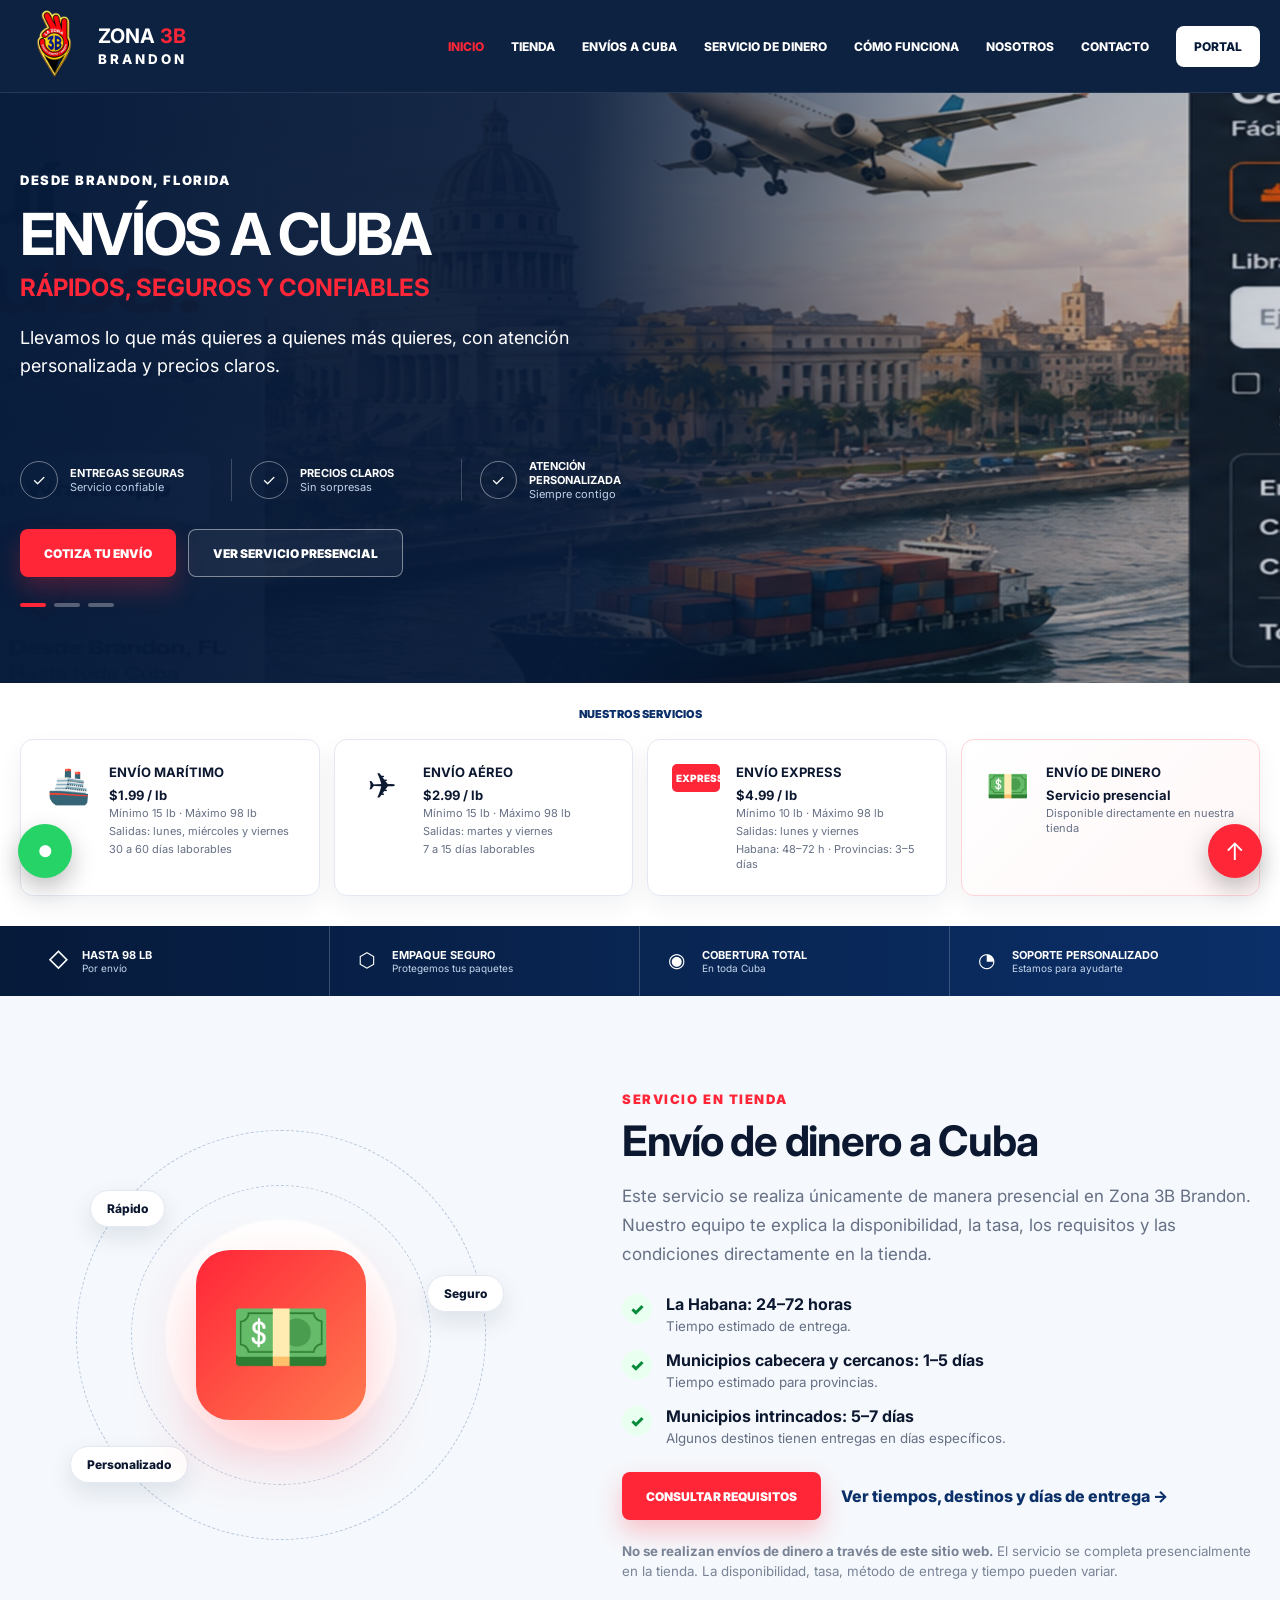
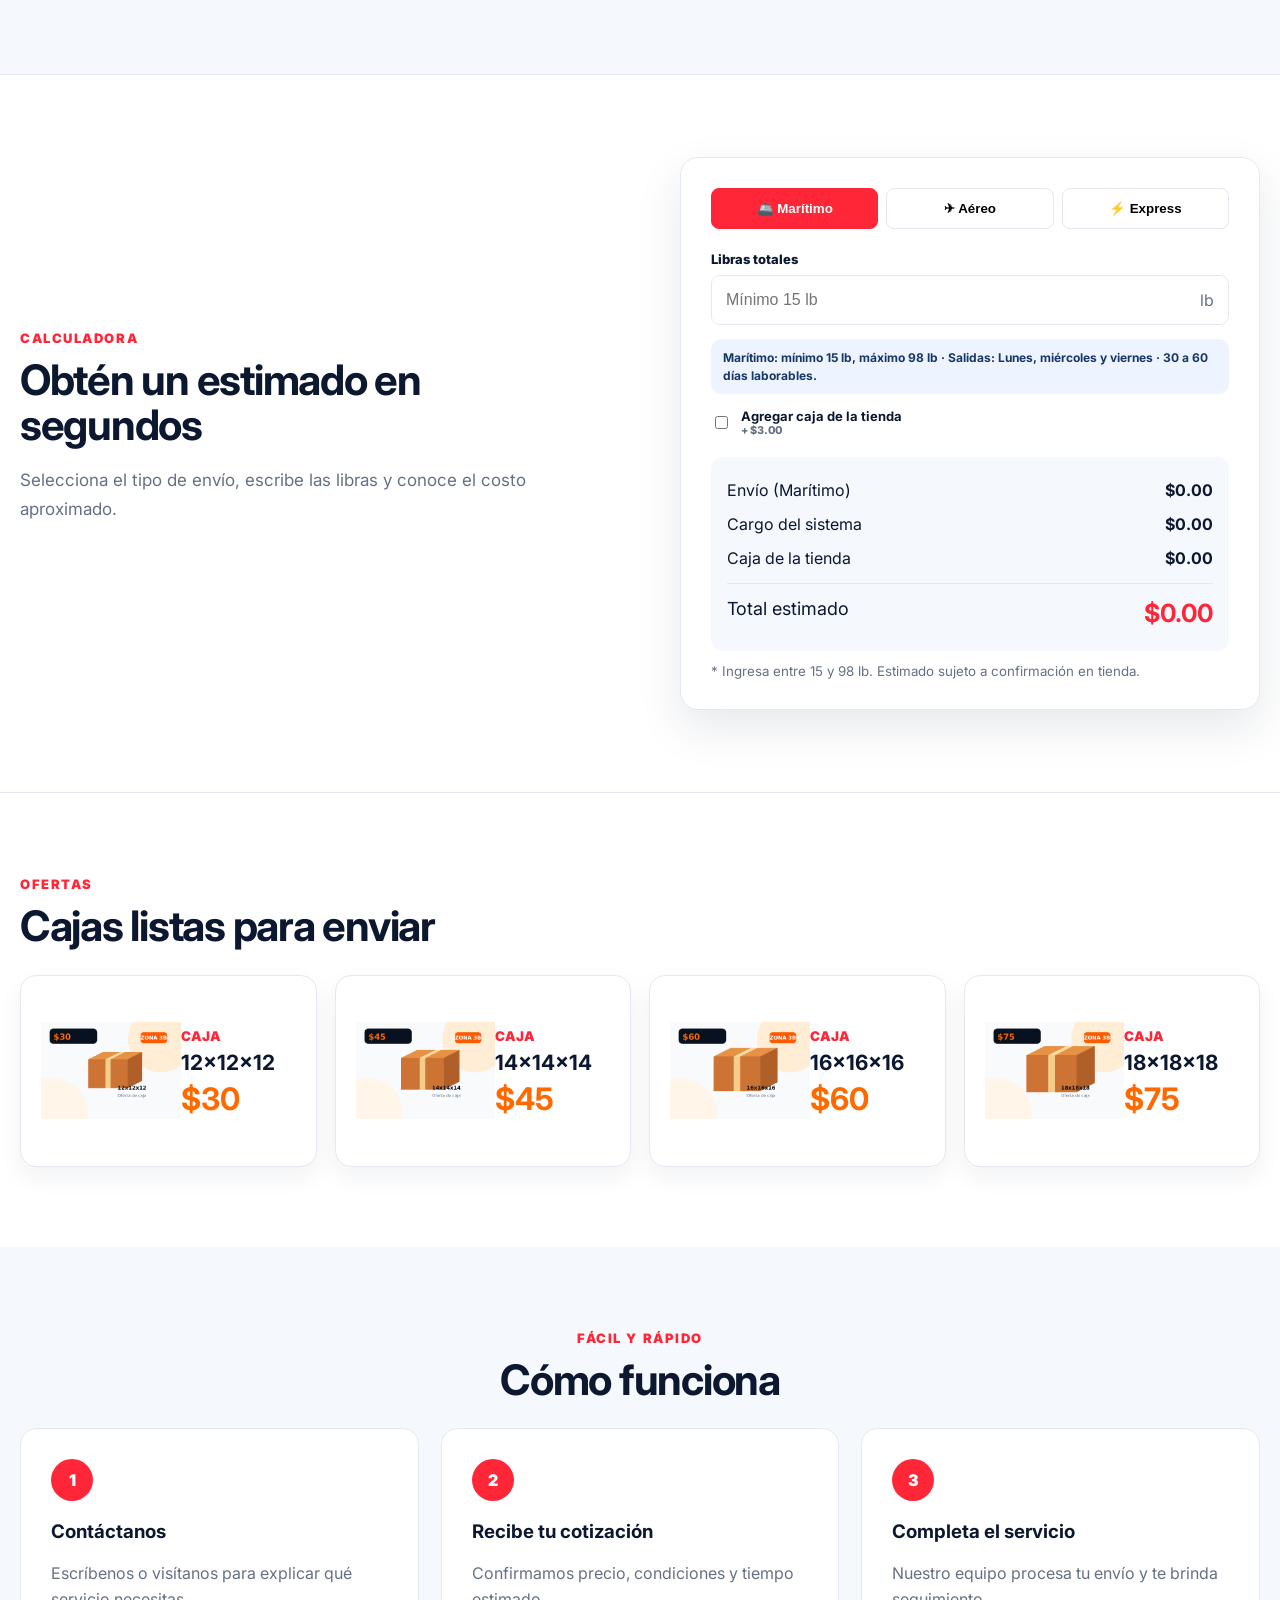
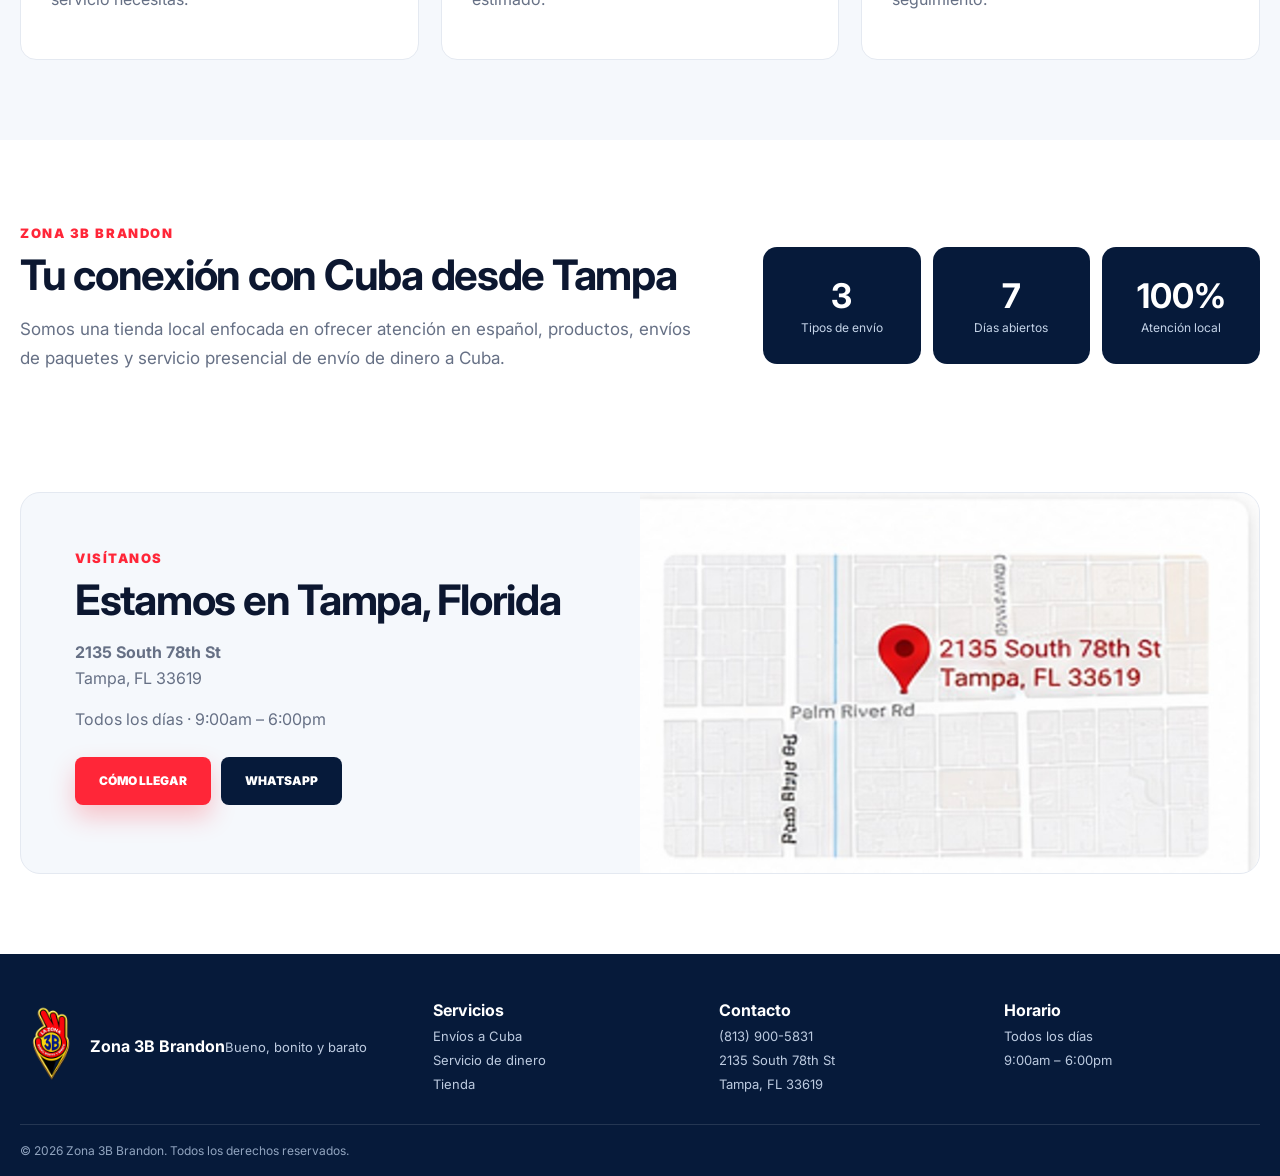
==== commit a972acbd: "Actualizacion v6.5 Actualizacion v6.5" ====
--- a/index.html
+++ b/index.html
@@ -5,13 +5,13 @@
   <meta name="viewport" content="width=device-width,initial-scale=1">
   <meta name="description" content="Zona 3B Brandon: tienda, envíos de paquetes y servicio presencial de envío de dinero a Cuba desde Tampa, Florida.">
   <meta name="theme-color" content="#061a3a">
-  <meta name="build-version" content="6.3">
+  <meta name="build-version" content="6.5">
   <title>Zona 3B Brandon | Envíos, tienda y servicio de dinero a Cuba</title>
   <link rel="icon" href="logo-zona3b-oficial.png">
   <link rel="preconnect" href="https://fonts.googleapis.com">
   <link rel="preconnect" href="https://fonts.gstatic.com" crossorigin>
   <link href="https://fonts.googleapis.com/css2?family=Inter:wght@400;500;600;700;800;900&display=swap" rel="stylesheet">
-  <link rel="stylesheet" href="styles-v63.css">
+  <link rel="stylesheet" href="styles-v65.css">
 </head>
 <body>
   <header class="site-header">
@@ -75,9 +75,9 @@
       <div class="shell">
         <div class="section-label">NUESTROS SERVICIOS</div>
         <div class="service-grid">
-          <article><div class="service-icon">🚢</div><div><h3>Envío marítimo</h3><b>$1.99 / lb</b><small>Mínimo 15 lb · Máximo 98 lb</small><small>30 a 60 días laborables</small></div></article>
-          <article><div class="service-icon">✈️</div><div><h3>Envío aéreo</h3><b>$2.99 / lb</b><small>Mínimo 15 lb · Máximo 98 lb</small><small>7 a 15 días laborables</small></div></article>
-          <article><div class="service-icon express">EXPRESS</div><div><h3>Envío express</h3><b>$4.99 / lb</b><small>Mínimo 10 lb · Máximo 98 lb</small><small>Habana: 48–72 h · Provincias: 3–5 días</small></div></article>
+          <article><div class="service-icon">🚢</div><div><h3>Envío marítimo</h3><b>$1.99 / lb</b><small>Mínimo 15 lb · Máximo 98 lb</small><small>Salidas: lunes, miércoles y viernes</small><small>30 a 60 días laborables</small></div></article>
+          <article><div class="service-icon">✈️</div><div><h3>Envío aéreo</h3><b>$2.99 / lb</b><small>Mínimo 15 lb · Máximo 98 lb</small><small>Salidas: martes y viernes</small><small>7 a 15 días laborables</small></div></article>
+          <article><div class="service-icon express">EXPRESS</div><div><h3>Envío express</h3><b>$4.99 / lb</b><small>Mínimo 10 lb · Máximo 98 lb</small><small>Salidas: lunes y viernes</small><small>Habana: 48–72 h · Provincias: 3–5 días</small></div></article>
           <article class="money-card"><div class="service-icon">💵</div><div><h3>Envío de dinero</h3><b>Servicio presencial</b><small>Disponible directamente en nuestra tienda</small></div></article>
         </div>
       </div>
@@ -104,13 +104,13 @@
           <h2>Envío de dinero a Cuba</h2>
           <p>Este servicio se realiza únicamente de manera presencial en Zona 3B Brandon. Nuestro equipo te explica la disponibilidad, la tasa, los requisitos y las condiciones directamente en la tienda.</p>
           <div class="money-points">
-            <div><i>✓</i><span><b>Atención presencial</b><small>La operación se completa directamente en la tienda.</small></span></div>
-            <div><i>✓</i><span><b>Información clara</b><small>Conoce la tasa, requisitos y condiciones antes de realizarla.</small></span></div>
-            <div><i>✓</i><span><b>Atención personalizada</b><small>Nuestro equipo te atiende durante todo el proceso.</small></span></div>
+            <div><i>✓</i><span><b>La Habana: 24–72 horas</b><small>Tiempo estimado de entrega.</small></span></div>
+            <div><i>✓</i><span><b>Municipios cabecera y cercanos: 1–5 días</b><small>Tiempo estimado para provincias.</small></span></div>
+            <div><i>✓</i><span><b>Municipios intrincados: 5–7 días</b><small>Algunos destinos tienen entregas en días específicos.</small></span></div>
           </div>
           <div class="money-actions">
             <a class="btn primary" id="money-whatsapp" href="#">Consultar requisitos</a>
-            <a class="text-link" href="dinero.html">Ver información para visitar la tienda →</a>
+            <a class="text-link" href="dinero.html">Ver tiempos, destinos y días de entrega →</a>
           </div>
           <small class="legal-note"><b>No se realizan envíos de dinero a través de este sitio web.</b> El servicio se completa presencialmente en la tienda. La disponibilidad, tasa, método de entrega y tiempo pueden variar.</small>
         </div>
@@ -193,6 +193,6 @@
   </footer>
 
   <script src="config.js"></script>
-  <script src="script-v63.js"></script>
+  <script src="script-v65.js"></script>
 </body>
 </html>
--- a/styles-v65.css
+++ b/styles-v65.css
@@ -0,0 +1,25 @@
+:root{--navy:#061a3a;--navy2:#0b2f68;--red:#ff2638;--orange:#ff6a00;--text:#0c1730;--muted:#667085;--line:#e4e9f1;--soft:#f5f8fc}*{box-sizing:border-box}html{scroll-behavior:smooth}body{margin:0;font-family:Inter,system-ui,sans-serif;color:var(--text);background:#fff}.shell{width:min(1280px,calc(100% - 40px));margin:auto}.site-header{position:sticky;top:0;z-index:100;background:rgba(6,26,58,.97);border-bottom:1px solid rgba(255,255,255,.1);backdrop-filter:blur(14px)}.nav-wrap{height:86px;display:flex;align-items:center;justify-content:space-between;gap:24px}.brand{display:flex;align-items:center;gap:10px;color:#fff;text-decoration:none}.brand img{width:54px;height:64px;object-fit:contain;filter:brightness(0) invert(1)}.brand strong{font-size:20px;display:block;line-height:1}.brand strong span{color:var(--red)}.brand small{display:block;letter-spacing:.22em;font-weight:800;margin-top:5px}.menu{display:flex;align-items:center;gap:27px}.menu a{color:#fff;text-decoration:none;text-transform:uppercase;font-size:12px;font-weight:800;white-space:nowrap}.menu a:hover,.menu a.active{color:var(--red)}.portal{padding:13px 18px;border-radius:8px;background:#fff!important;color:var(--navy)!important;text-decoration:none;text-transform:uppercase;font-size:12px;font-weight:900}.menu-toggle{display:none;background:none;border:0;color:#fff;font-size:28px}.hero{position:relative;min-height:590px;overflow:hidden;background:var(--navy)}.hero-bg{position:absolute;inset:0;background:url('havana-scene-v54.jpg') center/cover no-repeat;transform:scale(1.03)}.hero-overlay{position:absolute;inset:0;background:linear-gradient(90deg,rgba(6,26,58,.99) 0%,rgba(6,26,58,.92) 45%,rgba(6,26,58,.38) 74%,rgba(6,26,58,.2) 100%)}.hero-content{position:relative;z-index:2;min-height:590px;display:flex;align-items:center}.hero-copy{max-width:690px;padding:62px 0}.kicker,.eyebrow{font-size:13px;letter-spacing:.12em;font-weight:900;color:#fff}.hero-slide{display:none;min-height:225px}.hero-slide.active{display:block;animation:fade .55s ease}@keyframes fade{from{opacity:.2;transform:translateY(8px)}to{opacity:1;transform:none}}.hero h1{font-size:58px;line-height:.98;margin:17px 0 10px;color:#fff;letter-spacing:-.04em}.hero h2{margin:0 0 22px;color:var(--red);font-size:24px}.hero p{font-size:18px;line-height:1.55;color:#fff;max-width:610px}.hero-benefits{display:grid;grid-template-columns:repeat(3,1fr);gap:0;margin:28px 0}.hero-benefits>div{display:flex;gap:12px;align-items:center;padding-right:18px;margin-right:18px;border-right:1px solid rgba(255,255,255,.2)}.hero-benefits>div:last-child{border:0}.hero-benefits i{width:38px;height:38px;border:1px solid rgba(255,255,255,.4);border-radius:50%;display:grid;place-items:center;color:#fff;font-style:normal}.hero-benefits span{display:flex;flex-direction:column;color:#fff}.hero-benefits b{text-transform:uppercase;font-size:11px}.hero-benefits small{font-size:11px;color:#bfd0e8}.hero-actions{display:flex;gap:12px}.btn{display:inline-flex;align-items:center;justify-content:center;min-height:48px;padding:0 24px;border-radius:8px;text-decoration:none;text-transform:uppercase;font-size:12px;font-weight:900;transition:.2s}.btn:hover{transform:translateY(-2px)}.btn.primary{background:var(--red);color:#fff;box-shadow:0 12px 24px rgba(255,38,56,.25)}.btn.secondary{border:1px solid rgba(255,255,255,.45);color:#fff;background:rgba(255,255,255,.05)}.btn.dark{background:var(--navy);color:#fff}.hero-dots{display:flex;gap:8px;margin-top:26px}.hero-dots button{width:26px;height:4px;border:0;background:rgba(255,255,255,.3);padding:0;border-radius:4px}.hero-dots button.active{background:var(--red)}.services{padding:24px 0 30px}.section-label{text-align:center;color:var(--navy2);font-weight:900;font-size:11px;margin-bottom:18px}.service-grid{display:grid;grid-template-columns:repeat(4,1fr);gap:14px}.service-grid article{display:flex;align-items:center;gap:16px;border:1px solid var(--line);border-radius:13px;padding:24px;background:#fff;box-shadow:0 10px 25px rgba(10,35,70,.06);transition:.2s}.service-grid article:hover{transform:translateY(-4px);box-shadow:0 16px 34px rgba(10,35,70,.11)}.service-icon{font-size:35px;width:48px;text-align:center}.service-icon.express{background:var(--red);color:#fff;font-size:10px;font-weight:900;padding:8px 4px;border-radius:5px}.service-grid h3{margin:0 0 7px;text-transform:uppercase;font-size:13px}.service-grid b,.service-grid small{display:block}.service-grid b{font-size:13px}.service-grid small{color:var(--muted);font-size:11px;margin-top:4px}.money-card{border-color:#ffd3d8!important;background:linear-gradient(135deg,#fff,#fff6f7)!important}.feature-strip{background:linear-gradient(90deg,var(--navy),var(--navy2));color:#fff}.strip-grid{display:grid;grid-template-columns:repeat(4,1fr)}.strip-grid>div{display:grid;grid-template-columns:34px 1fr;grid-template-rows:auto auto;padding:22px 28px;border-right:1px solid rgba(255,255,255,.2)}.strip-grid>div:last-child{border:0}.strip-grid span{grid-row:1/3;font-size:20px}.strip-grid b{text-transform:uppercase;font-size:11px}.strip-grid small{color:#c7d7ed;font-size:10px}.money-section{padding:92px 0;background:var(--soft)}.money-layout{display:grid;grid-template-columns:.9fr 1.1fr;gap:80px;align-items:center}.money-visual{position:relative;min-height:420px;display:grid;place-items:center;background:radial-gradient(circle at center,#fff 0 34%,transparent 35%)}.money-icon{width:170px;height:170px;border-radius:34px;background:linear-gradient(135deg,var(--red),#ff7a4f);display:grid;place-items:center;font-size:82px;box-shadow:0 30px 60px rgba(255,38,56,.25);z-index:2}.money-orbit{position:absolute;border:1px dashed #b8c7dc;border-radius:50%}.orbit-one{width:300px;height:300px}.orbit-two{width:410px;height:410px}.badge{position:absolute;background:#fff;border:1px solid var(--line);box-shadow:0 10px 25px rgba(10,35,70,.1);border-radius:999px;padding:10px 16px;font-size:12px;font-weight:800}.badge-one{top:65px;left:70px}.badge-two{right:38px;top:150px}.badge-three{bottom:62px;left:50px}.eyebrow{color:var(--red)}.money-copy h2,.calc-copy h2,.section-heading h2,.about h2,.contact h2{font-size:42px;line-height:1.08;margin:10px 0 18px;letter-spacing:-.03em}.money-copy>p,.calc-copy p,.about p{font-size:17px;line-height:1.7;color:var(--muted)}.money-points{display:grid;gap:16px;margin:26px 0}.money-points>div{display:flex;gap:14px}.money-points i{width:30px;height:30px;border-radius:50%;background:#e9fff0;color:#078a3a;display:grid;place-items:center;font-style:normal;font-weight:900}.money-points span{display:flex;flex-direction:column}.money-points small{color:var(--muted);margin-top:4px}.money-actions{display:flex;align-items:center;gap:20px}.text-link{color:var(--navy2);font-weight:800;text-decoration:none}.legal-note{display:block;color:#7a8497;line-height:1.5;margin-top:22px}.calculator-section{padding:82px 0;background:linear-gradient(135deg,var(--navy),#0b3474);color:#fff}.calculator-layout{display:grid;grid-template-columns:1fr 1fr;gap:80px;align-items:center}.calc-copy .eyebrow{color:#ff8792}.calc-copy p{color:#c9d7ec}.calculator-card{background:#fff;color:var(--text);padding:30px;border-radius:18px;box-shadow:0 30px 70px rgba(0,0,0,.2)}.tabs{display:grid;grid-template-columns:repeat(3,1fr);gap:8px;margin-bottom:22px}.ship-tab{border:1px solid var(--line);background:#fff;padding:12px 8px;border-radius:8px;font-weight:800;cursor:pointer}.ship-tab.active{background:var(--red);color:#fff;border-color:var(--red)}.calculator-card label{display:block;font-size:13px;font-weight:800;margin-bottom:8px}.input-wrap{display:flex;border:1px solid var(--line);border-radius:9px;overflow:hidden;margin-bottom:16px}.input-wrap input{flex:1;border:0;padding:14px;font-size:16px;outline:none}.input-wrap span{padding:14px;color:var(--muted)}.check-row{display:flex!important;align-items:center;gap:10px;margin:14px 0 20px!important}.check-row span{display:flex;flex-direction:column}.check-row small{color:var(--muted)}.summary-box{background:var(--soft);border-radius:12px;padding:16px}.summary-box>div{display:flex;justify-content:space-between;padding:7px 0}.summary-box .total{border-top:1px solid var(--line);margin-top:8px;padding-top:14px;font-size:18px}.summary-box .total b{color:var(--red);font-size:25px}.calculator-card>small{display:block;color:var(--muted);margin-top:12px}.boxes{padding:80px 0}.section-heading{margin-bottom:26px}.section-heading.center{text-align:center}.boxes-grid{display:grid;grid-template-columns:repeat(4,1fr);gap:18px}.boxes-grid article{border:1px solid var(--line);border-radius:16px;display:grid;grid-template-columns:1.1fr .9fr;align-items:center;padding:20px;background:#fff;box-shadow:0 10px 25px rgba(10,35,70,.06)}.boxes-grid img{width:100%;height:150px;object-fit:contain}.boxes-grid small{color:var(--red);font-weight:900}.boxes-grid h3{font-size:21px;margin:5px 0}.boxes-grid b{font-size:31px;color:var(--orange)}.how{padding:80px 0;background:var(--soft)}.steps{display:grid;grid-template-columns:repeat(3,1fr);gap:22px}.steps article{background:#fff;padding:30px;border-radius:16px;border:1px solid var(--line)}.steps span{display:grid;place-items:center;width:42px;height:42px;border-radius:50%;background:var(--red);color:#fff;font-weight:900}.steps p{color:var(--muted);line-height:1.6}.about{padding:82px 0}.about-layout{display:grid;grid-template-columns:1.15fr .85fr;gap:70px;align-items:center}.about-stats{display:grid;grid-template-columns:repeat(3,1fr);gap:12px}.about-stats article{background:var(--navy);color:#fff;border-radius:14px;padding:28px 16px;text-align:center}.about-stats b{font-size:34px;display:block;color:#fff}.about-stats span{font-size:12px;color:#c5d4e8}.contact{padding:20px 0 80px}.contact-card{display:grid;grid-template-columns:1fr 1fr;background:var(--soft);border-radius:20px;overflow:hidden;border:1px solid var(--line)}.contact-card>div{padding:54px}.contact-card p{color:var(--muted);line-height:1.6}.contact-card img{width:100%;height:100%;min-height:380px;object-fit:cover}.contact-actions{display:flex;gap:10px;margin-top:24px}.float{position:fixed;bottom:22px;width:54px;height:54px;border-radius:50%;display:grid;place-items:center;color:#fff;text-decoration:none;z-index:90;box-shadow:0 10px 25px rgba(0,0,0,.25)}.float.whatsapp{left:18px;background:#25d366}.float.up{right:18px;background:var(--red);font-size:24px}footer{background:var(--navy);color:#fff;padding:46px 0 18px}.footer-grid{display:grid;grid-template-columns:1.5fr 1fr 1fr 1fr;gap:30px}.footer-grid>div{display:flex;flex-direction:column;gap:8px}.footer-grid a,.footer-grid span,.footer-grid small{color:#bdcbe0;text-decoration:none;font-size:13px}.footer-brand{flex-direction:row!important;align-items:center}.footer-brand img{width:48px;filter:brightness(0) invert(1)}.footer-bottom{border-top:1px solid rgba(255,255,255,.12);margin-top:32px;padding-top:18px;color:#91a4bf;font-size:12px}.money-page-hero{padding:110px 0;background:linear-gradient(100deg,rgba(6,26,58,.97),rgba(6,26,58,.68)),url('havana-scene-v54.jpg') center/cover;color:#fff}.money-page-hero h1{font-size:58px;margin:14px 0}.money-page-hero p{font-size:19px;max-width:670px;line-height:1.6}.money-detail{padding:80px 0}.detail-grid{display:grid;grid-template-columns:repeat(3,1fr);gap:20px}.detail-grid article{border:1px solid var(--line);border-radius:16px;padding:30px}.detail-grid span{color:var(--red);font-weight:900}.detail-grid p{color:var(--muted);line-height:1.6}.notice{margin-top:30px;padding:24px;background:#fff4e8;border-left:5px solid var(--orange);border-radius:10px}.notice p{color:#6b7280;line-height:1.6}.money-page footer{padding:24px 0}
+@media(max-width:1100px){.menu-toggle{display:block}.menu{display:none;position:absolute;left:0;right:0;top:86px;background:var(--navy);padding:22px;flex-direction:column;align-items:flex-start}.menu.open{display:flex}.service-grid,.boxes-grid{grid-template-columns:repeat(2,1fr)}.money-layout,.calculator-layout,.about-layout{grid-template-columns:1fr}.money-visual{order:2}.hero-overlay{background:rgba(6,26,58,.9)}.strip-grid{grid-template-columns:repeat(2,1fr)}.footer-grid{grid-template-columns:repeat(2,1fr)}}
+@media(max-width:680px){.shell{width:min(100% - 24px,1280px)}.brand div{display:none}.hero,.hero-content{min-height:650px}.hero-copy{padding:45px 0}.hero h1{font-size:43px}.hero h2{font-size:19px}.hero-benefits{grid-template-columns:1fr;gap:12px}.hero-benefits>div{border:0}.hero-actions,.money-actions,.contact-actions{flex-direction:column;align-items:stretch}.service-grid,.boxes-grid,.steps,.detail-grid{grid-template-columns:1fr}.strip-grid{grid-template-columns:1fr}.strip-grid>div{border-right:0;border-bottom:1px solid rgba(255,255,255,.2)}.money-section,.calculator-section,.boxes,.how,.about{padding:58px 0}.money-layout{gap:30px}.money-visual{min-height:340px}.orbit-two{width:320px;height:320px}.orbit-one{width:245px;height:245px}.money-icon{width:135px;height:135px;font-size:62px}.badge-one{left:0}.badge-two{right:0}.badge-three{left:15px}.money-copy h2,.calc-copy h2,.section-heading h2,.about h2,.contact h2{font-size:34px}.calculator-layout{gap:28px}.contact-card{grid-template-columns:1fr}.contact-card>div{padding:30px}.about-stats{grid-template-columns:1fr}.footer-grid{grid-template-columns:1fr}.money-page-hero h1{font-size:42px}}
+
+/* Zona 3B Brandon v6.2 — logo oficial y calculadora con fondo limpio */
+.brand img{width:68px;height:76px;object-fit:contain;filter:none}.nav-wrap{height:92px}.menu{top:92px}.footer-brand img{width:62px;height:82px;object-fit:contain;filter:none}.calculator-section{background:#fff;color:var(--text);border-top:1px solid var(--line);border-bottom:1px solid var(--line)}.calculator-section .calc-copy .eyebrow{color:var(--red)}.calculator-section .calc-copy p{color:var(--muted)}.calculator-card{border:1px solid var(--line);box-shadow:0 18px 45px rgba(10,35,70,.10)}
+@media(max-width:1100px){.menu{top:92px}}
+@media(max-width:680px){.brand img{width:52px;height:66px}.nav-wrap{height:78px}.menu{top:78px}.footer-brand img{width:54px;height:72px}}
+
+/* v6.3 shipping limits and delivery details */
+.service-grid article small{display:block;margin-top:3px}.calc-rule{margin:-2px 0 14px;padding:10px 12px;border-radius:10px;background:#eef4ff;color:#173765;font-size:12px;font-weight:700;line-height:1.45}.calculator-card>small.error{display:block;color:#c9212b;font-weight:800;margin-top:10px}.input-wrap input:invalid:not(:placeholder-shown){outline:2px solid #e52b37;border-color:#e52b37}
+
+/* Tienda v6.4 */
+.store-hero{padding:150px 0 70px;background:linear-gradient(135deg,#061a3a 0%,#0b3269 100%);color:#fff;text-align:center}
+.store-hero .eyebrow{color:#ff3045}.store-hero h1{font-size:clamp(2.2rem,5vw,4rem);margin:8px 0 14px}.store-hero p{max-width:720px;margin:0 auto;color:#d8e3f4;font-size:1.05rem;line-height:1.7}
+.store-toolbar{padding:30px 0;background:#fff;border-bottom:1px solid #e6ecf4;position:sticky;top:86px;z-index:20}
+.store-toolbar-row{display:flex;gap:14px;align-items:center;justify-content:space-between;flex-wrap:wrap}.store-search{flex:1;min-width:260px;display:flex;align-items:center;border:1px solid #d8e0ec;border-radius:14px;padding:0 16px;background:#f8fafc}.store-search input{width:100%;border:0;background:transparent;padding:15px 10px;font:inherit;outline:none}.category-filter{display:flex;gap:8px;flex-wrap:wrap}.category-filter button{border:1px solid #d8e0ec;background:#fff;color:#0a2147;border-radius:999px;padding:10px 14px;font-weight:800;cursor:pointer}.category-filter button.active,.category-filter button:hover{background:#ff2638;color:#fff;border-color:#ff2638}
+.categories-section{padding:58px 0;background:#f4f7fb}.category-grid{display:grid;grid-template-columns:repeat(3,1fr);gap:18px}.category-card{background:#fff;border:1px solid #e0e7f0;border-radius:20px;padding:26px;box-shadow:0 12px 30px rgba(6,26,58,.06);cursor:pointer;transition:.2s}.category-card:hover{transform:translateY(-4px);box-shadow:0 18px 38px rgba(6,26,58,.12)}.category-card .icon{width:58px;height:58px;border-radius:16px;display:grid;place-items:center;background:#fff1f2;font-size:30px;margin-bottom:18px}.category-card h2{margin:0 0 8px;color:#071d42}.category-card p{margin:0;color:#66758b;line-height:1.55}.category-card span{display:inline-block;margin-top:16px;color:#ff2638;font-weight:800}
+.products-section{padding:60px 0 90px;background:#fff}.products-head{display:flex;justify-content:space-between;gap:20px;align-items:end;margin-bottom:24px}.products-head h2{margin:5px 0 0;font-size:2rem;color:#071d42}.products-count{color:#66758b;font-weight:700}.product-grid{display:grid;grid-template-columns:repeat(4,1fr);gap:18px}.product-card{border:1px solid #e0e7f0;border-radius:18px;overflow:hidden;background:#fff}.product-image{height:190px;background:#f4f7fb;display:grid;place-items:center;font-size:52px}.product-info{padding:18px}.product-info small{color:#ff2638;font-weight:800;text-transform:uppercase}.product-info h3{margin:7px 0;color:#071d42}.product-info p{margin:0;color:#66758b}.empty-products{grid-column:1/-1;text-align:center;border:2px dashed #d8e0ec;border-radius:20px;padding:55px 20px;background:#f8fafc}.empty-products .empty-icon{font-size:50px}.empty-products h3{color:#071d42;font-size:1.45rem;margin:10px 0}.empty-products p{color:#66758b;max-width:620px;margin:0 auto;line-height:1.6}
+@media(max-width:900px){.category-grid{grid-template-columns:repeat(2,1fr)}.product-grid{grid-template-columns:repeat(2,1fr)}.store-toolbar{top:72px}}
+@media(max-width:600px){.category-grid,.product-grid{grid-template-columns:1fr}.store-hero{padding:120px 0 55px}.store-toolbar{position:static}.store-toolbar-row{display:block}.category-filter{margin-top:14px}.category-filter button{font-size:.82rem}.products-head{display:block}.products-count{display:block;margin-top:8px}}
+
+/* v6.5 departure schedules and money delivery destinations */
+.delivery-summary{display:grid;grid-template-columns:repeat(3,1fr);gap:18px;margin-bottom:58px}.delivery-summary article{padding:28px;border:1px solid var(--line);border-radius:18px;background:#fff;box-shadow:0 12px 30px rgba(6,26,58,.07)}.delivery-summary span{font-size:28px}.delivery-summary h3{margin:12px 0 8px;font-size:17px}.delivery-summary b{color:var(--red);font-size:21px}.schedule-intro{max-width:820px;margin-bottom:28px}.schedule-intro h2{font-size:38px;margin:8px 0 12px}.schedule-intro p{color:var(--muted);line-height:1.7}.destination-grid{display:grid;grid-template-columns:repeat(2,1fr);gap:18px}.destination-card{border:1px solid var(--line);border-radius:18px;padding:26px;background:#fff;box-shadow:0 10px 28px rgba(6,26,58,.06)}.destination-card.wide{grid-column:1/-1}.destination-card h3{margin:0 0 12px;color:var(--navy);font-size:23px}.destination-card h4{margin:18px 0 7px;color:#253958}.destination-card p{color:var(--muted);line-height:1.65;margin:0}.delivery-day{display:inline-flex;margin-top:18px;padding:9px 14px;border-radius:999px;background:var(--red);color:#fff;font-size:12px;font-weight:900;text-transform:uppercase;letter-spacing:.05em}.delivery-day.neutral{background:#eaf0f8;color:var(--navy)}.route-list{display:grid;grid-template-columns:repeat(2,1fr);gap:10px;margin:14px 0}.route-list span{padding:11px 13px;background:var(--soft);border-radius:9px;color:#41516a;font-size:14px}.service-grid article{align-items:flex-start}.service-grid small{line-height:1.35}
+@media(max-width:680px){.delivery-summary,.destination-grid{grid-template-columns:1fr}.destination-card.wide{grid-column:auto}.route-list{grid-template-columns:1fr}.schedule-intro h2{font-size:31px}}
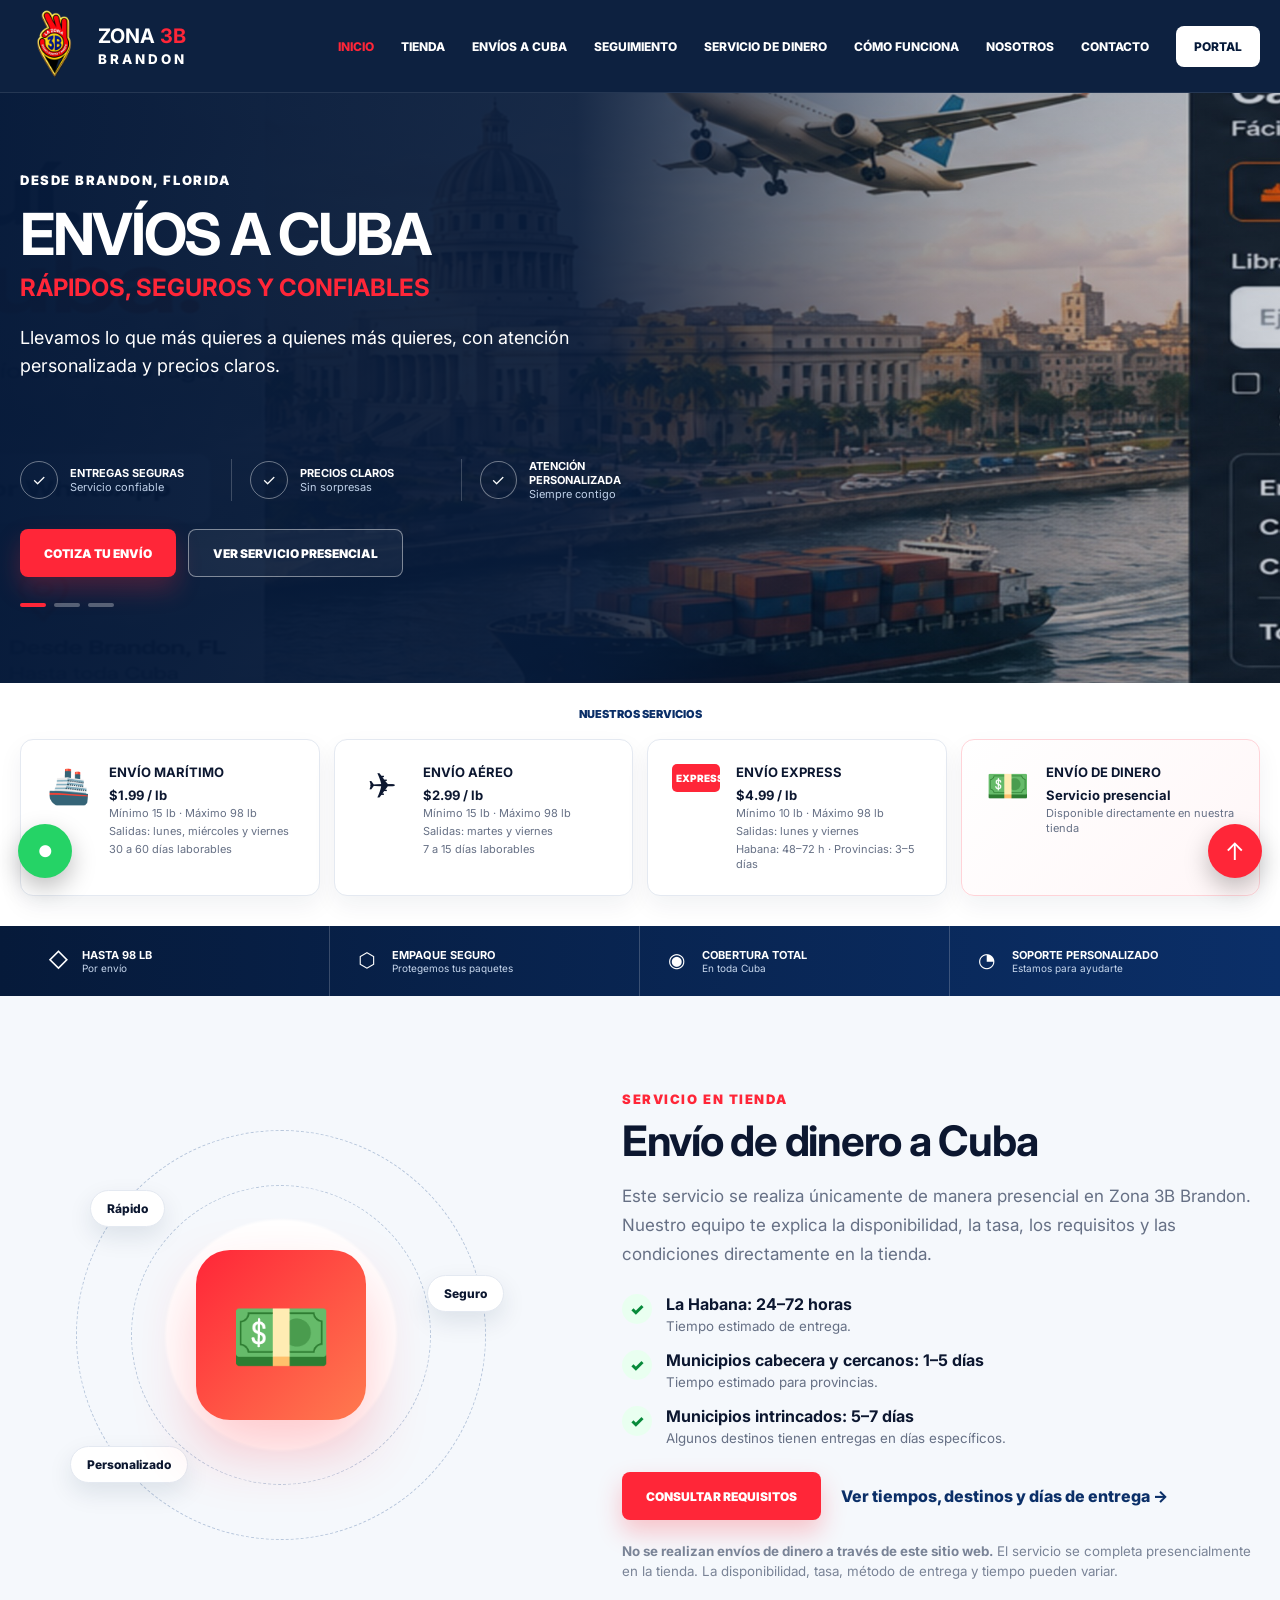
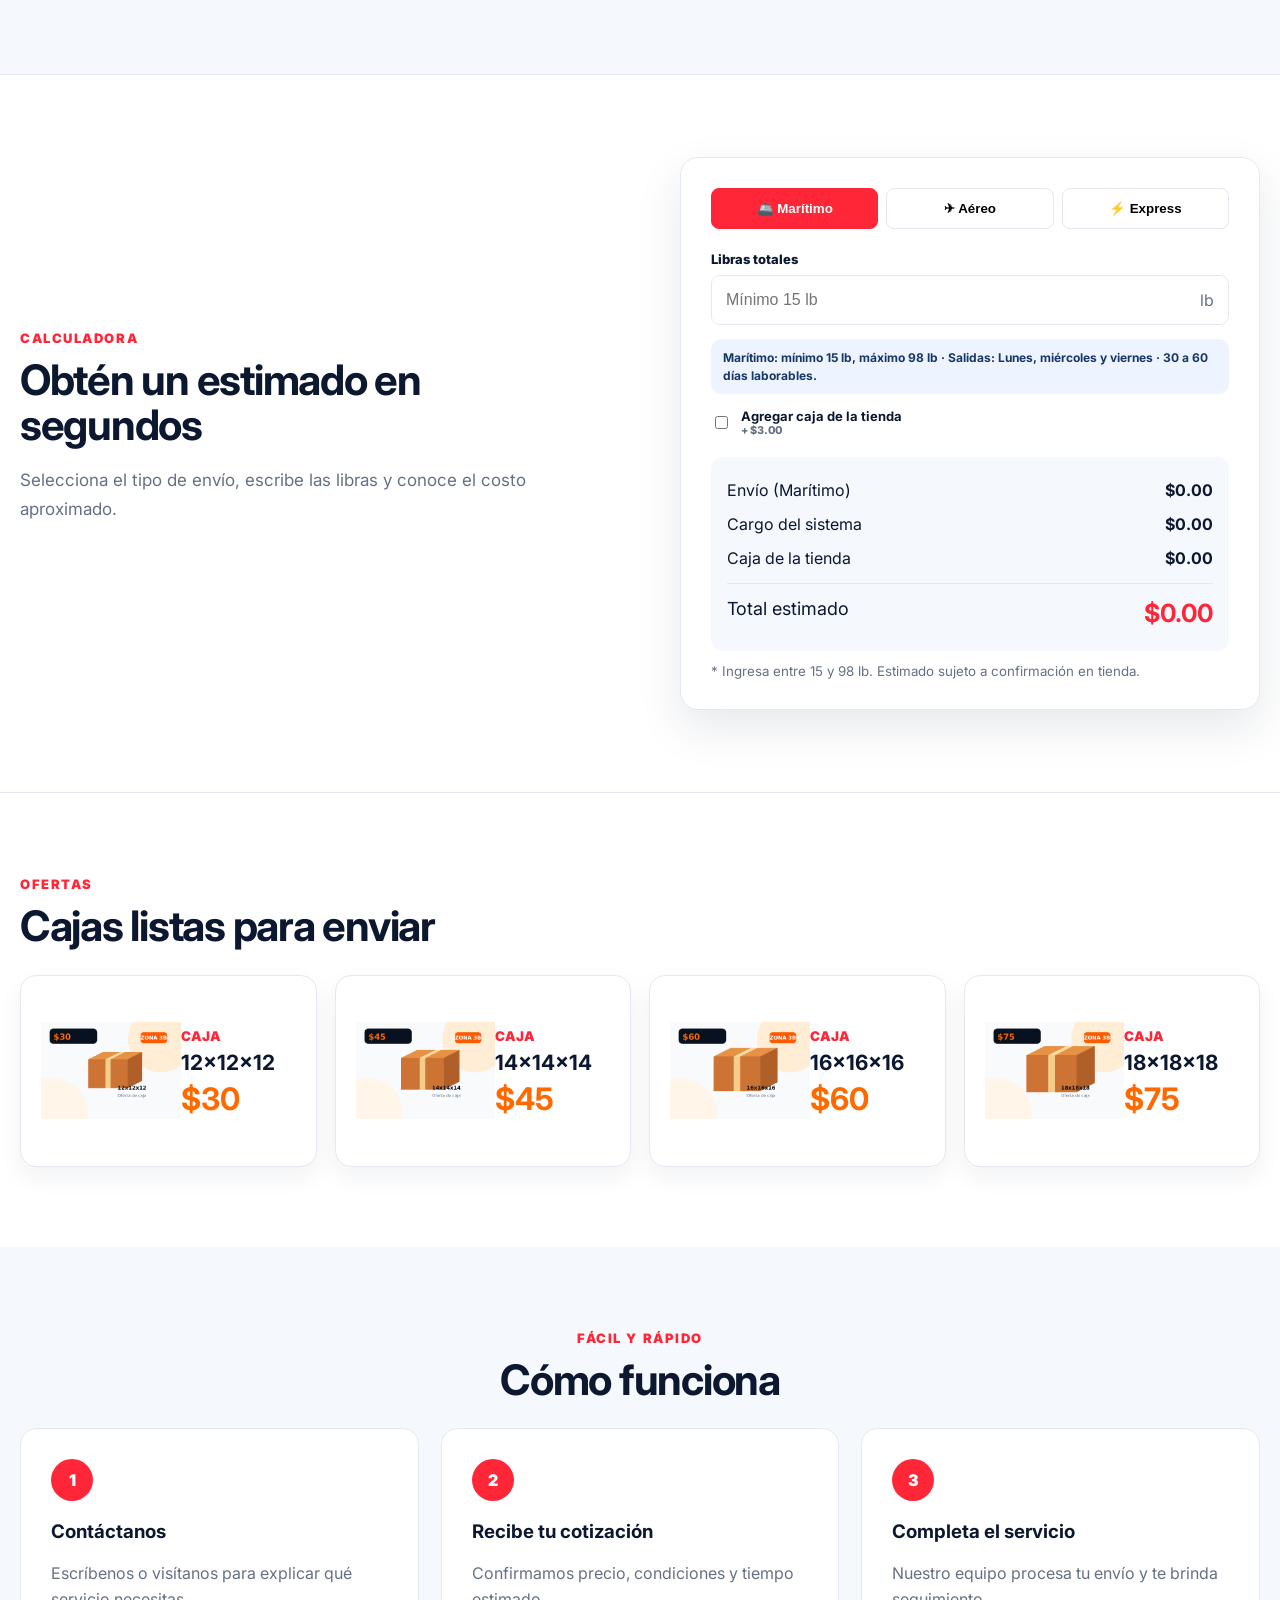
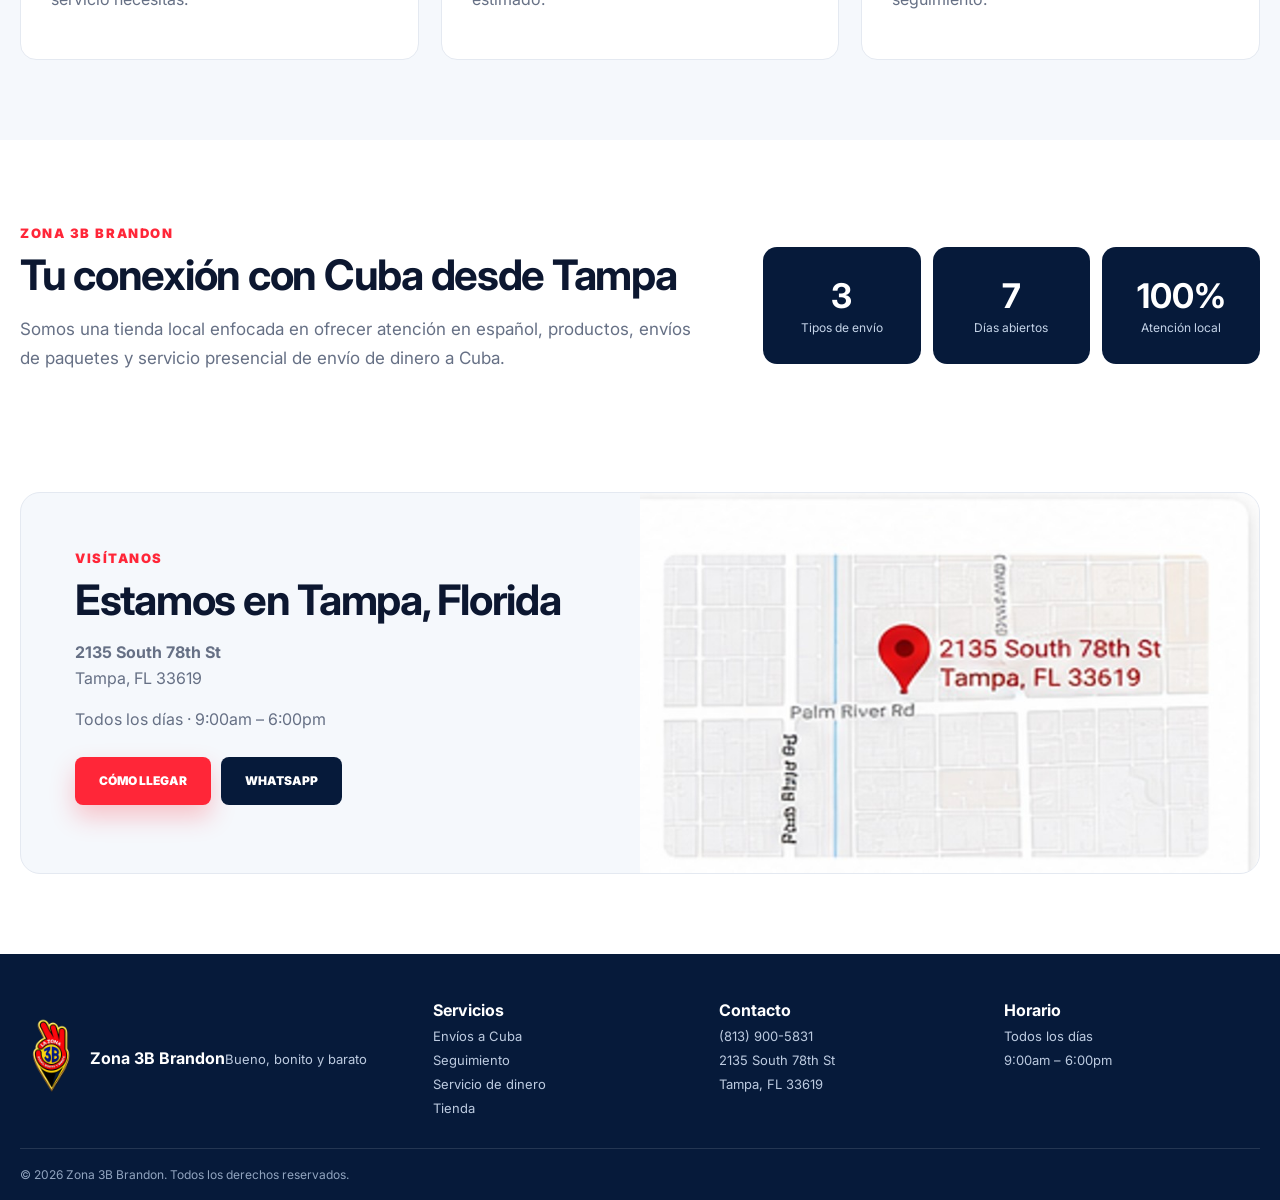
==== commit 6a4a3594: "Actualizacion de seguimiento v6.6" ====
--- a/index.html
+++ b/index.html
@@ -5,13 +5,13 @@
   <meta name="viewport" content="width=device-width,initial-scale=1">
   <meta name="description" content="Zona 3B Brandon: tienda, envíos de paquetes y servicio presencial de envío de dinero a Cuba desde Tampa, Florida.">
   <meta name="theme-color" content="#061a3a">
-  <meta name="build-version" content="6.5">
+  <meta name="build-version" content="6.6">
   <title>Zona 3B Brandon | Envíos, tienda y servicio de dinero a Cuba</title>
   <link rel="icon" href="logo-zona3b-oficial.png">
   <link rel="preconnect" href="https://fonts.googleapis.com">
   <link rel="preconnect" href="https://fonts.gstatic.com" crossorigin>
   <link href="https://fonts.googleapis.com/css2?family=Inter:wght@400;500;600;700;800;900&display=swap" rel="stylesheet">
-  <link rel="stylesheet" href="styles-v65.css">
+  <link rel="stylesheet" href="styles-v66.css">
 </head>
 <body>
   <header class="site-header">
@@ -25,6 +25,7 @@
         <a href="#inicio" class="active">Inicio</a>
         <a href="#tienda">Tienda</a>
         <a href="#envios">Envíos a Cuba</a>
+        <a href="seguimiento.html">Seguimiento</a>
         <a href="#dinero">Servicio de dinero</a>
         <a href="#como-funciona">Cómo funciona</a>
         <a href="#nosotros">Nosotros</a>
@@ -185,7 +186,7 @@
   <footer>
     <div class="shell footer-grid">
       <div class="footer-brand"><img src="logo-zona3b-oficial.png" alt=""><div><b>Zona 3B Brandon</b><small>Bueno, bonito y barato</small></div></div>
-      <div><b>Servicios</b><a href="#envios">Envíos a Cuba</a><a href="#dinero">Servicio de dinero</a><a href="#tienda">Tienda</a></div>
+      <div><b>Servicios</b><a href="#envios">Envíos a Cuba</a><a href="seguimiento.html">Seguimiento</a><a href="#dinero">Servicio de dinero</a><a href="#tienda">Tienda</a></div>
       <div><b>Contacto</b><span>(813) 900-5831</span><span>2135 South 78th St</span><span>Tampa, FL 33619</span></div>
       <div><b>Horario</b><span>Todos los días</span><span>9:00am – 6:00pm</span></div>
     </div>
@@ -193,6 +194,6 @@
   </footer>
 
   <script src="config.js"></script>
-  <script src="script-v65.js"></script>
+  <script src="script-v66.js"></script>
 </body>
 </html>
--- a/styles-v66.css
+++ b/styles-v66.css
@@ -0,0 +1,28 @@
+:root{--navy:#061a3a;--navy2:#0b2f68;--red:#ff2638;--orange:#ff6a00;--text:#0c1730;--muted:#667085;--line:#e4e9f1;--soft:#f5f8fc}*{box-sizing:border-box}html{scroll-behavior:smooth}body{margin:0;font-family:Inter,system-ui,sans-serif;color:var(--text);background:#fff}.shell{width:min(1280px,calc(100% - 40px));margin:auto}.site-header{position:sticky;top:0;z-index:100;background:rgba(6,26,58,.97);border-bottom:1px solid rgba(255,255,255,.1);backdrop-filter:blur(14px)}.nav-wrap{height:86px;display:flex;align-items:center;justify-content:space-between;gap:24px}.brand{display:flex;align-items:center;gap:10px;color:#fff;text-decoration:none}.brand img{width:54px;height:64px;object-fit:contain;filter:brightness(0) invert(1)}.brand strong{font-size:20px;display:block;line-height:1}.brand strong span{color:var(--red)}.brand small{display:block;letter-spacing:.22em;font-weight:800;margin-top:5px}.menu{display:flex;align-items:center;gap:27px}.menu a{color:#fff;text-decoration:none;text-transform:uppercase;font-size:12px;font-weight:800;white-space:nowrap}.menu a:hover,.menu a.active{color:var(--red)}.portal{padding:13px 18px;border-radius:8px;background:#fff!important;color:var(--navy)!important;text-decoration:none;text-transform:uppercase;font-size:12px;font-weight:900}.menu-toggle{display:none;background:none;border:0;color:#fff;font-size:28px}.hero{position:relative;min-height:590px;overflow:hidden;background:var(--navy)}.hero-bg{position:absolute;inset:0;background:url('havana-scene-v54.jpg') center/cover no-repeat;transform:scale(1.03)}.hero-overlay{position:absolute;inset:0;background:linear-gradient(90deg,rgba(6,26,58,.99) 0%,rgba(6,26,58,.92) 45%,rgba(6,26,58,.38) 74%,rgba(6,26,58,.2) 100%)}.hero-content{position:relative;z-index:2;min-height:590px;display:flex;align-items:center}.hero-copy{max-width:690px;padding:62px 0}.kicker,.eyebrow{font-size:13px;letter-spacing:.12em;font-weight:900;color:#fff}.hero-slide{display:none;min-height:225px}.hero-slide.active{display:block;animation:fade .55s ease}@keyframes fade{from{opacity:.2;transform:translateY(8px)}to{opacity:1;transform:none}}.hero h1{font-size:58px;line-height:.98;margin:17px 0 10px;color:#fff;letter-spacing:-.04em}.hero h2{margin:0 0 22px;color:var(--red);font-size:24px}.hero p{font-size:18px;line-height:1.55;color:#fff;max-width:610px}.hero-benefits{display:grid;grid-template-columns:repeat(3,1fr);gap:0;margin:28px 0}.hero-benefits>div{display:flex;gap:12px;align-items:center;padding-right:18px;margin-right:18px;border-right:1px solid rgba(255,255,255,.2)}.hero-benefits>div:last-child{border:0}.hero-benefits i{width:38px;height:38px;border:1px solid rgba(255,255,255,.4);border-radius:50%;display:grid;place-items:center;color:#fff;font-style:normal}.hero-benefits span{display:flex;flex-direction:column;color:#fff}.hero-benefits b{text-transform:uppercase;font-size:11px}.hero-benefits small{font-size:11px;color:#bfd0e8}.hero-actions{display:flex;gap:12px}.btn{display:inline-flex;align-items:center;justify-content:center;min-height:48px;padding:0 24px;border-radius:8px;text-decoration:none;text-transform:uppercase;font-size:12px;font-weight:900;transition:.2s}.btn:hover{transform:translateY(-2px)}.btn.primary{background:var(--red);color:#fff;box-shadow:0 12px 24px rgba(255,38,56,.25)}.btn.secondary{border:1px solid rgba(255,255,255,.45);color:#fff;background:rgba(255,255,255,.05)}.btn.dark{background:var(--navy);color:#fff}.hero-dots{display:flex;gap:8px;margin-top:26px}.hero-dots button{width:26px;height:4px;border:0;background:rgba(255,255,255,.3);padding:0;border-radius:4px}.hero-dots button.active{background:var(--red)}.services{padding:24px 0 30px}.section-label{text-align:center;color:var(--navy2);font-weight:900;font-size:11px;margin-bottom:18px}.service-grid{display:grid;grid-template-columns:repeat(4,1fr);gap:14px}.service-grid article{display:flex;align-items:center;gap:16px;border:1px solid var(--line);border-radius:13px;padding:24px;background:#fff;box-shadow:0 10px 25px rgba(10,35,70,.06);transition:.2s}.service-grid article:hover{transform:translateY(-4px);box-shadow:0 16px 34px rgba(10,35,70,.11)}.service-icon{font-size:35px;width:48px;text-align:center}.service-icon.express{background:var(--red);color:#fff;font-size:10px;font-weight:900;padding:8px 4px;border-radius:5px}.service-grid h3{margin:0 0 7px;text-transform:uppercase;font-size:13px}.service-grid b,.service-grid small{display:block}.service-grid b{font-size:13px}.service-grid small{color:var(--muted);font-size:11px;margin-top:4px}.money-card{border-color:#ffd3d8!important;background:linear-gradient(135deg,#fff,#fff6f7)!important}.feature-strip{background:linear-gradient(90deg,var(--navy),var(--navy2));color:#fff}.strip-grid{display:grid;grid-template-columns:repeat(4,1fr)}.strip-grid>div{display:grid;grid-template-columns:34px 1fr;grid-template-rows:auto auto;padding:22px 28px;border-right:1px solid rgba(255,255,255,.2)}.strip-grid>div:last-child{border:0}.strip-grid span{grid-row:1/3;font-size:20px}.strip-grid b{text-transform:uppercase;font-size:11px}.strip-grid small{color:#c7d7ed;font-size:10px}.money-section{padding:92px 0;background:var(--soft)}.money-layout{display:grid;grid-template-columns:.9fr 1.1fr;gap:80px;align-items:center}.money-visual{position:relative;min-height:420px;display:grid;place-items:center;background:radial-gradient(circle at center,#fff 0 34%,transparent 35%)}.money-icon{width:170px;height:170px;border-radius:34px;background:linear-gradient(135deg,var(--red),#ff7a4f);display:grid;place-items:center;font-size:82px;box-shadow:0 30px 60px rgba(255,38,56,.25);z-index:2}.money-orbit{position:absolute;border:1px dashed #b8c7dc;border-radius:50%}.orbit-one{width:300px;height:300px}.orbit-two{width:410px;height:410px}.badge{position:absolute;background:#fff;border:1px solid var(--line);box-shadow:0 10px 25px rgba(10,35,70,.1);border-radius:999px;padding:10px 16px;font-size:12px;font-weight:800}.badge-one{top:65px;left:70px}.badge-two{right:38px;top:150px}.badge-three{bottom:62px;left:50px}.eyebrow{color:var(--red)}.money-copy h2,.calc-copy h2,.section-heading h2,.about h2,.contact h2{font-size:42px;line-height:1.08;margin:10px 0 18px;letter-spacing:-.03em}.money-copy>p,.calc-copy p,.about p{font-size:17px;line-height:1.7;color:var(--muted)}.money-points{display:grid;gap:16px;margin:26px 0}.money-points>div{display:flex;gap:14px}.money-points i{width:30px;height:30px;border-radius:50%;background:#e9fff0;color:#078a3a;display:grid;place-items:center;font-style:normal;font-weight:900}.money-points span{display:flex;flex-direction:column}.money-points small{color:var(--muted);margin-top:4px}.money-actions{display:flex;align-items:center;gap:20px}.text-link{color:var(--navy2);font-weight:800;text-decoration:none}.legal-note{display:block;color:#7a8497;line-height:1.5;margin-top:22px}.calculator-section{padding:82px 0;background:linear-gradient(135deg,var(--navy),#0b3474);color:#fff}.calculator-layout{display:grid;grid-template-columns:1fr 1fr;gap:80px;align-items:center}.calc-copy .eyebrow{color:#ff8792}.calc-copy p{color:#c9d7ec}.calculator-card{background:#fff;color:var(--text);padding:30px;border-radius:18px;box-shadow:0 30px 70px rgba(0,0,0,.2)}.tabs{display:grid;grid-template-columns:repeat(3,1fr);gap:8px;margin-bottom:22px}.ship-tab{border:1px solid var(--line);background:#fff;padding:12px 8px;border-radius:8px;font-weight:800;cursor:pointer}.ship-tab.active{background:var(--red);color:#fff;border-color:var(--red)}.calculator-card label{display:block;font-size:13px;font-weight:800;margin-bottom:8px}.input-wrap{display:flex;border:1px solid var(--line);border-radius:9px;overflow:hidden;margin-bottom:16px}.input-wrap input{flex:1;border:0;padding:14px;font-size:16px;outline:none}.input-wrap span{padding:14px;color:var(--muted)}.check-row{display:flex!important;align-items:center;gap:10px;margin:14px 0 20px!important}.check-row span{display:flex;flex-direction:column}.check-row small{color:var(--muted)}.summary-box{background:var(--soft);border-radius:12px;padding:16px}.summary-box>div{display:flex;justify-content:space-between;padding:7px 0}.summary-box .total{border-top:1px solid var(--line);margin-top:8px;padding-top:14px;font-size:18px}.summary-box .total b{color:var(--red);font-size:25px}.calculator-card>small{display:block;color:var(--muted);margin-top:12px}.boxes{padding:80px 0}.section-heading{margin-bottom:26px}.section-heading.center{text-align:center}.boxes-grid{display:grid;grid-template-columns:repeat(4,1fr);gap:18px}.boxes-grid article{border:1px solid var(--line);border-radius:16px;display:grid;grid-template-columns:1.1fr .9fr;align-items:center;padding:20px;background:#fff;box-shadow:0 10px 25px rgba(10,35,70,.06)}.boxes-grid img{width:100%;height:150px;object-fit:contain}.boxes-grid small{color:var(--red);font-weight:900}.boxes-grid h3{font-size:21px;margin:5px 0}.boxes-grid b{font-size:31px;color:var(--orange)}.how{padding:80px 0;background:var(--soft)}.steps{display:grid;grid-template-columns:repeat(3,1fr);gap:22px}.steps article{background:#fff;padding:30px;border-radius:16px;border:1px solid var(--line)}.steps span{display:grid;place-items:center;width:42px;height:42px;border-radius:50%;background:var(--red);color:#fff;font-weight:900}.steps p{color:var(--muted);line-height:1.6}.about{padding:82px 0}.about-layout{display:grid;grid-template-columns:1.15fr .85fr;gap:70px;align-items:center}.about-stats{display:grid;grid-template-columns:repeat(3,1fr);gap:12px}.about-stats article{background:var(--navy);color:#fff;border-radius:14px;padding:28px 16px;text-align:center}.about-stats b{font-size:34px;display:block;color:#fff}.about-stats span{font-size:12px;color:#c5d4e8}.contact{padding:20px 0 80px}.contact-card{display:grid;grid-template-columns:1fr 1fr;background:var(--soft);border-radius:20px;overflow:hidden;border:1px solid var(--line)}.contact-card>div{padding:54px}.contact-card p{color:var(--muted);line-height:1.6}.contact-card img{width:100%;height:100%;min-height:380px;object-fit:cover}.contact-actions{display:flex;gap:10px;margin-top:24px}.float{position:fixed;bottom:22px;width:54px;height:54px;border-radius:50%;display:grid;place-items:center;color:#fff;text-decoration:none;z-index:90;box-shadow:0 10px 25px rgba(0,0,0,.25)}.float.whatsapp{left:18px;background:#25d366}.float.up{right:18px;background:var(--red);font-size:24px}footer{background:var(--navy);color:#fff;padding:46px 0 18px}.footer-grid{display:grid;grid-template-columns:1.5fr 1fr 1fr 1fr;gap:30px}.footer-grid>div{display:flex;flex-direction:column;gap:8px}.footer-grid a,.footer-grid span,.footer-grid small{color:#bdcbe0;text-decoration:none;font-size:13px}.footer-brand{flex-direction:row!important;align-items:center}.footer-brand img{width:48px;filter:brightness(0) invert(1)}.footer-bottom{border-top:1px solid rgba(255,255,255,.12);margin-top:32px;padding-top:18px;color:#91a4bf;font-size:12px}.money-page-hero{padding:110px 0;background:linear-gradient(100deg,rgba(6,26,58,.97),rgba(6,26,58,.68)),url('havana-scene-v54.jpg') center/cover;color:#fff}.money-page-hero h1{font-size:58px;margin:14px 0}.money-page-hero p{font-size:19px;max-width:670px;line-height:1.6}.money-detail{padding:80px 0}.detail-grid{display:grid;grid-template-columns:repeat(3,1fr);gap:20px}.detail-grid article{border:1px solid var(--line);border-radius:16px;padding:30px}.detail-grid span{color:var(--red);font-weight:900}.detail-grid p{color:var(--muted);line-height:1.6}.notice{margin-top:30px;padding:24px;background:#fff4e8;border-left:5px solid var(--orange);border-radius:10px}.notice p{color:#6b7280;line-height:1.6}.money-page footer{padding:24px 0}
+@media(max-width:1100px){.menu-toggle{display:block}.menu{display:none;position:absolute;left:0;right:0;top:86px;background:var(--navy);padding:22px;flex-direction:column;align-items:flex-start}.menu.open{display:flex}.service-grid,.boxes-grid{grid-template-columns:repeat(2,1fr)}.money-layout,.calculator-layout,.about-layout{grid-template-columns:1fr}.money-visual{order:2}.hero-overlay{background:rgba(6,26,58,.9)}.strip-grid{grid-template-columns:repeat(2,1fr)}.footer-grid{grid-template-columns:repeat(2,1fr)}}
+@media(max-width:680px){.shell{width:min(100% - 24px,1280px)}.brand div{display:none}.hero,.hero-content{min-height:650px}.hero-copy{padding:45px 0}.hero h1{font-size:43px}.hero h2{font-size:19px}.hero-benefits{grid-template-columns:1fr;gap:12px}.hero-benefits>div{border:0}.hero-actions,.money-actions,.contact-actions{flex-direction:column;align-items:stretch}.service-grid,.boxes-grid,.steps,.detail-grid{grid-template-columns:1fr}.strip-grid{grid-template-columns:1fr}.strip-grid>div{border-right:0;border-bottom:1px solid rgba(255,255,255,.2)}.money-section,.calculator-section,.boxes,.how,.about{padding:58px 0}.money-layout{gap:30px}.money-visual{min-height:340px}.orbit-two{width:320px;height:320px}.orbit-one{width:245px;height:245px}.money-icon{width:135px;height:135px;font-size:62px}.badge-one{left:0}.badge-two{right:0}.badge-three{left:15px}.money-copy h2,.calc-copy h2,.section-heading h2,.about h2,.contact h2{font-size:34px}.calculator-layout{gap:28px}.contact-card{grid-template-columns:1fr}.contact-card>div{padding:30px}.about-stats{grid-template-columns:1fr}.footer-grid{grid-template-columns:1fr}.money-page-hero h1{font-size:42px}}
+
+/* Zona 3B Brandon v6.2 — logo oficial y calculadora con fondo limpio */
+.brand img{width:68px;height:76px;object-fit:contain;filter:none}.nav-wrap{height:92px}.menu{top:92px}.footer-brand img{width:62px;height:82px;object-fit:contain;filter:none}.calculator-section{background:#fff;color:var(--text);border-top:1px solid var(--line);border-bottom:1px solid var(--line)}.calculator-section .calc-copy .eyebrow{color:var(--red)}.calculator-section .calc-copy p{color:var(--muted)}.calculator-card{border:1px solid var(--line);box-shadow:0 18px 45px rgba(10,35,70,.10)}
+@media(max-width:1100px){.menu{top:92px}}
+@media(max-width:680px){.brand img{width:52px;height:66px}.nav-wrap{height:78px}.menu{top:78px}.footer-brand img{width:54px;height:72px}}
+
+/* v6.3 shipping limits and delivery details */
+.service-grid article small{display:block;margin-top:3px}.calc-rule{margin:-2px 0 14px;padding:10px 12px;border-radius:10px;background:#eef4ff;color:#173765;font-size:12px;font-weight:700;line-height:1.45}.calculator-card>small.error{display:block;color:#c9212b;font-weight:800;margin-top:10px}.input-wrap input:invalid:not(:placeholder-shown){outline:2px solid #e52b37;border-color:#e52b37}
+
+/* Tienda v6.4 */
+.store-hero{padding:150px 0 70px;background:linear-gradient(135deg,#061a3a 0%,#0b3269 100%);color:#fff;text-align:center}
+.store-hero .eyebrow{color:#ff3045}.store-hero h1{font-size:clamp(2.2rem,5vw,4rem);margin:8px 0 14px}.store-hero p{max-width:720px;margin:0 auto;color:#d8e3f4;font-size:1.05rem;line-height:1.7}
+.store-toolbar{padding:30px 0;background:#fff;border-bottom:1px solid #e6ecf4;position:sticky;top:86px;z-index:20}
+.store-toolbar-row{display:flex;gap:14px;align-items:center;justify-content:space-between;flex-wrap:wrap}.store-search{flex:1;min-width:260px;display:flex;align-items:center;border:1px solid #d8e0ec;border-radius:14px;padding:0 16px;background:#f8fafc}.store-search input{width:100%;border:0;background:transparent;padding:15px 10px;font:inherit;outline:none}.category-filter{display:flex;gap:8px;flex-wrap:wrap}.category-filter button{border:1px solid #d8e0ec;background:#fff;color:#0a2147;border-radius:999px;padding:10px 14px;font-weight:800;cursor:pointer}.category-filter button.active,.category-filter button:hover{background:#ff2638;color:#fff;border-color:#ff2638}
+.categories-section{padding:58px 0;background:#f4f7fb}.category-grid{display:grid;grid-template-columns:repeat(3,1fr);gap:18px}.category-card{background:#fff;border:1px solid #e0e7f0;border-radius:20px;padding:26px;box-shadow:0 12px 30px rgba(6,26,58,.06);cursor:pointer;transition:.2s}.category-card:hover{transform:translateY(-4px);box-shadow:0 18px 38px rgba(6,26,58,.12)}.category-card .icon{width:58px;height:58px;border-radius:16px;display:grid;place-items:center;background:#fff1f2;font-size:30px;margin-bottom:18px}.category-card h2{margin:0 0 8px;color:#071d42}.category-card p{margin:0;color:#66758b;line-height:1.55}.category-card span{display:inline-block;margin-top:16px;color:#ff2638;font-weight:800}
+.products-section{padding:60px 0 90px;background:#fff}.products-head{display:flex;justify-content:space-between;gap:20px;align-items:end;margin-bottom:24px}.products-head h2{margin:5px 0 0;font-size:2rem;color:#071d42}.products-count{color:#66758b;font-weight:700}.product-grid{display:grid;grid-template-columns:repeat(4,1fr);gap:18px}.product-card{border:1px solid #e0e7f0;border-radius:18px;overflow:hidden;background:#fff}.product-image{height:190px;background:#f4f7fb;display:grid;place-items:center;font-size:52px}.product-info{padding:18px}.product-info small{color:#ff2638;font-weight:800;text-transform:uppercase}.product-info h3{margin:7px 0;color:#071d42}.product-info p{margin:0;color:#66758b}.empty-products{grid-column:1/-1;text-align:center;border:2px dashed #d8e0ec;border-radius:20px;padding:55px 20px;background:#f8fafc}.empty-products .empty-icon{font-size:50px}.empty-products h3{color:#071d42;font-size:1.45rem;margin:10px 0}.empty-products p{color:#66758b;max-width:620px;margin:0 auto;line-height:1.6}
+@media(max-width:900px){.category-grid{grid-template-columns:repeat(2,1fr)}.product-grid{grid-template-columns:repeat(2,1fr)}.store-toolbar{top:72px}}
+@media(max-width:600px){.category-grid,.product-grid{grid-template-columns:1fr}.store-hero{padding:120px 0 55px}.store-toolbar{position:static}.store-toolbar-row{display:block}.category-filter{margin-top:14px}.category-filter button{font-size:.82rem}.products-head{display:block}.products-count{display:block;margin-top:8px}}
+
+/* v6.5 departure schedules and money delivery destinations */
+.delivery-summary{display:grid;grid-template-columns:repeat(3,1fr);gap:18px;margin-bottom:58px}.delivery-summary article{padding:28px;border:1px solid var(--line);border-radius:18px;background:#fff;box-shadow:0 12px 30px rgba(6,26,58,.07)}.delivery-summary span{font-size:28px}.delivery-summary h3{margin:12px 0 8px;font-size:17px}.delivery-summary b{color:var(--red);font-size:21px}.schedule-intro{max-width:820px;margin-bottom:28px}.schedule-intro h2{font-size:38px;margin:8px 0 12px}.schedule-intro p{color:var(--muted);line-height:1.7}.destination-grid{display:grid;grid-template-columns:repeat(2,1fr);gap:18px}.destination-card{border:1px solid var(--line);border-radius:18px;padding:26px;background:#fff;box-shadow:0 10px 28px rgba(6,26,58,.06)}.destination-card.wide{grid-column:1/-1}.destination-card h3{margin:0 0 12px;color:var(--navy);font-size:23px}.destination-card h4{margin:18px 0 7px;color:#253958}.destination-card p{color:var(--muted);line-height:1.65;margin:0}.delivery-day{display:inline-flex;margin-top:18px;padding:9px 14px;border-radius:999px;background:var(--red);color:#fff;font-size:12px;font-weight:900;text-transform:uppercase;letter-spacing:.05em}.delivery-day.neutral{background:#eaf0f8;color:var(--navy)}.route-list{display:grid;grid-template-columns:repeat(2,1fr);gap:10px;margin:14px 0}.route-list span{padding:11px 13px;background:var(--soft);border-radius:9px;color:#41516a;font-size:14px}.service-grid article{align-items:flex-start}.service-grid small{line-height:1.35}
+@media(max-width:680px){.delivery-summary,.destination-grid{grid-template-columns:1fr}.destination-card.wide{grid-column:auto}.route-list{grid-template-columns:1fr}.schedule-intro h2{font-size:31px}}
+
+/* Seguimiento v6.6 */
+.tracking-page{background:#f4f7fb;min-height:70vh}.tracking-hero{padding:90px 0 55px;background:linear-gradient(135deg,#061a3a,#0c356f);color:#fff}.tracking-hero h1{font-size:clamp(2.3rem,5vw,4.7rem);margin:8px 0 12px}.tracking-hero p{max-width:720px;font-size:1.1rem;color:#dce8fb;line-height:1.7}.tracking-section{padding:70px 0}.tracking-layout{display:grid;grid-template-columns:minmax(320px,.8fr) minmax(420px,1.2fr);gap:28px;align-items:start}.tracking-card,.tracking-result{background:#fff;border:1px solid #dbe4f0;border-radius:22px;box-shadow:0 18px 50px rgba(6,26,58,.08)}.tracking-card{padding:30px}.tracking-card-head{display:flex;gap:16px;align-items:center;margin-bottom:26px}.tracking-card-head h2,.tracking-result h2{margin:0 0 5px}.tracking-card-head p{margin:0;color:#64748b}.tracking-icon{width:52px;height:52px;border-radius:16px;display:grid;place-items:center;background:#ff293d;color:#fff;font-size:1.7rem}.tracking-card label{display:block;font-weight:800;margin:18px 0 8px}.tracking-card input,.tracking-card select{width:100%;padding:15px 16px;border:1px solid #cbd5e1;border-radius:12px;font:inherit;background:#fff}.tracking-card input:focus,.tracking-card select:focus{outline:3px solid rgba(255,41,61,.15);border-color:#ff293d}.tracking-submit{width:100%;margin-top:22px;border:0}.tracking-note,.tracking-source-note{display:block;color:#64748b;line-height:1.55;margin-top:18px}.tracking-result{min-height:420px;padding:32px}.tracking-empty,.tracking-loading,.tracking-error{text-align:center;padding:55px 22px}.tracking-package{font-size:4.5rem}.tracking-empty p,.tracking-loading p,.tracking-error p{color:#64748b;max-width:520px;margin:10px auto 22px;line-height:1.6}.spinner{width:48px;height:48px;margin:0 auto 22px;border:5px solid #e2e8f0;border-top-color:#ff293d;border-radius:50%;animation:spin 1s linear infinite}@keyframes spin{to{transform:rotate(360deg)}}.tracking-status-icon{width:58px;height:58px;border-radius:50%;display:grid;place-items:center;background:#fff0f1;color:#ff293d;font-size:2rem;font-weight:900;margin:0 auto 20px}.result-head{display:flex;justify-content:space-between;gap:18px;align-items:flex-start;padding-bottom:22px;border-bottom:1px solid #e2e8f0}.result-head p{margin:4px 0;color:#64748b}.result-badge{background:#e9f9ef;color:#15803d;padding:9px 13px;border-radius:999px;font-weight:800;white-space:nowrap}.result-summary{margin:22px 0;padding:16px 18px;border-left:4px solid #ff293d;background:#fff6f7;border-radius:10px;line-height:1.6}.tracking-timeline{list-style:none;margin:25px 0 0;padding:0}.tracking-timeline li{display:grid;grid-template-columns:22px 1fr;gap:12px;position:relative;padding-bottom:25px}.tracking-timeline li:not(:last-child):before{content:'';position:absolute;left:6px;top:14px;bottom:0;width:2px;background:#dbe4f0}.event-dot{width:14px;height:14px;border:3px solid #ff293d;background:#fff;border-radius:50%;z-index:1}.tracking-timeline b,.tracking-timeline small,.tracking-timeline time{display:block}.tracking-timeline small,.tracking-timeline time{color:#64748b;margin-top:4px}.tracking-help{padding:0 0 75px}.tracking-help .shell{background:#061a3a;color:#fff;border-radius:22px;padding:30px 34px;display:flex;align-items:center;justify-content:space-between;gap:25px}.tracking-help h2{margin:0 0 8px}.tracking-help p{margin:0;color:#dce8fb;max-width:780px;line-height:1.6}@media(max-width:900px){.tracking-layout{grid-template-columns:1fr}.tracking-hero{padding:65px 0 40px}.tracking-help .shell{align-items:flex-start;flex-direction:column}.tracking-result{min-height:350px}}
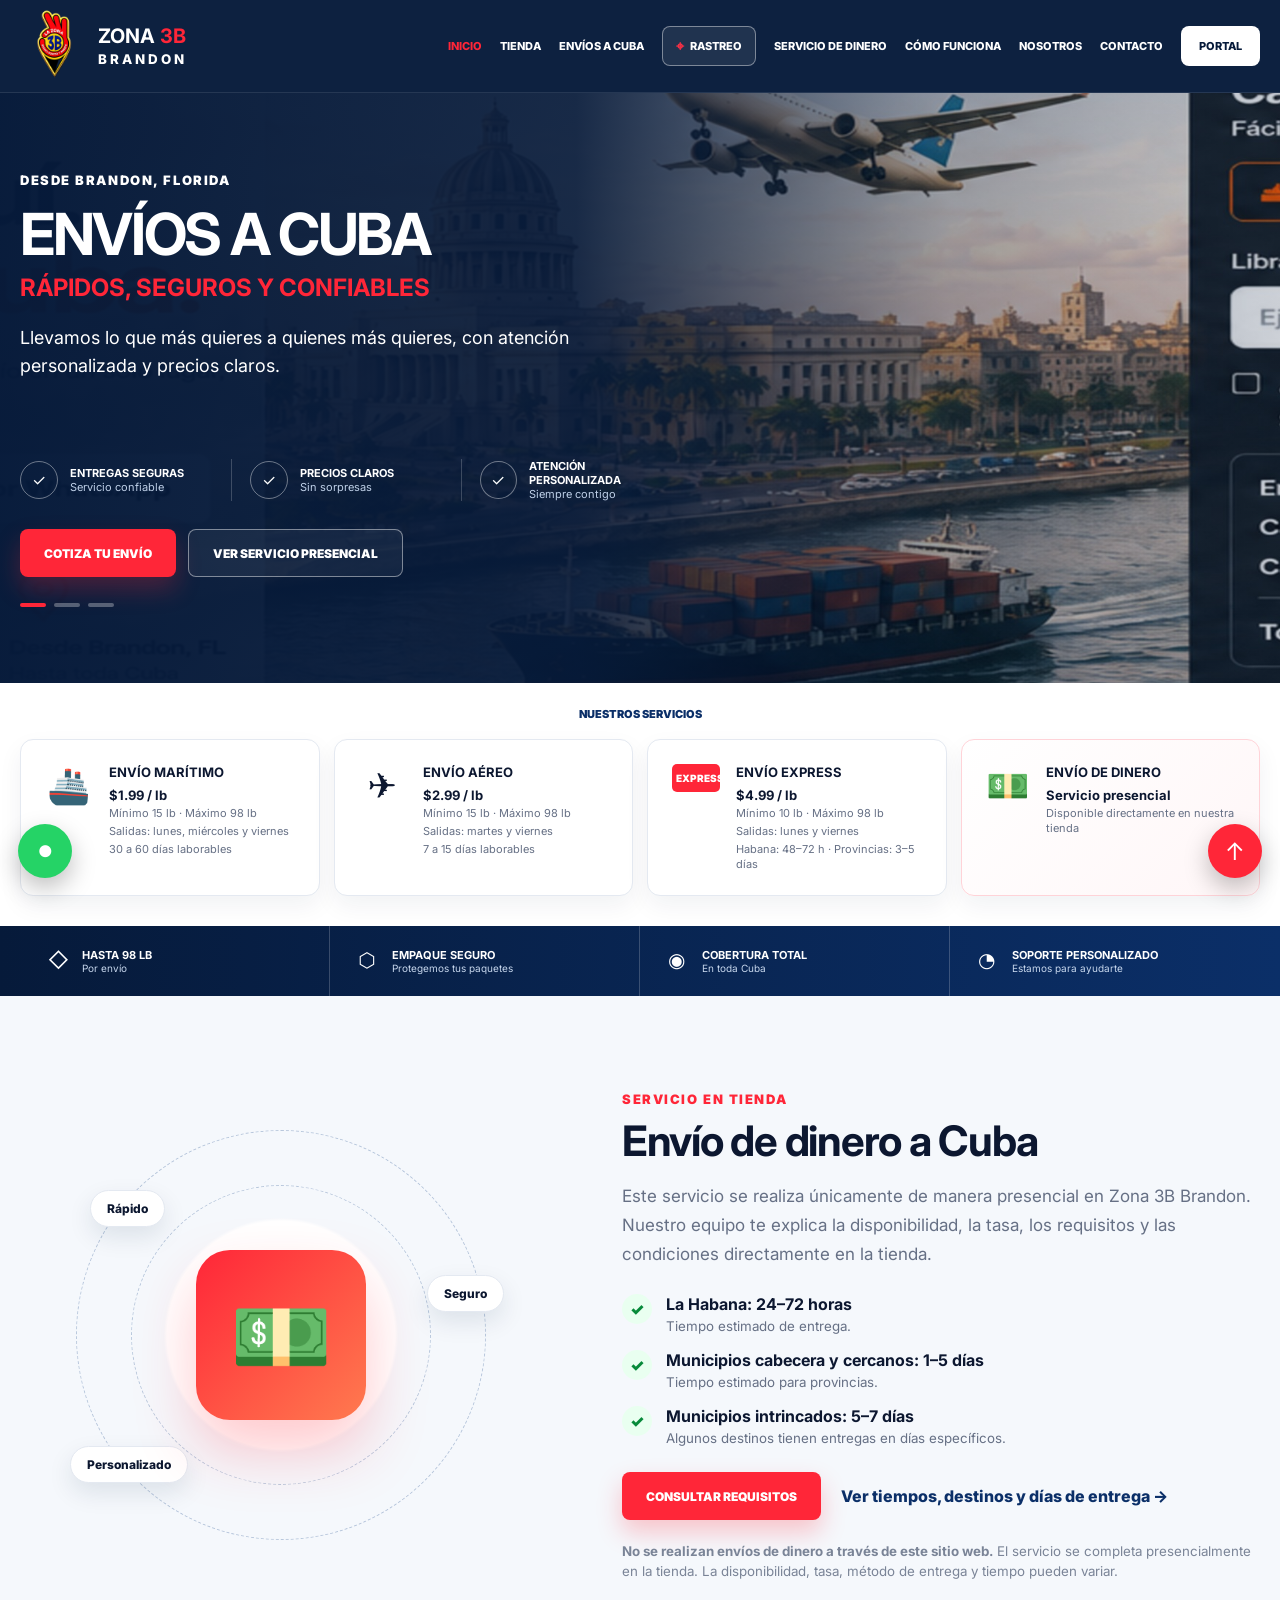
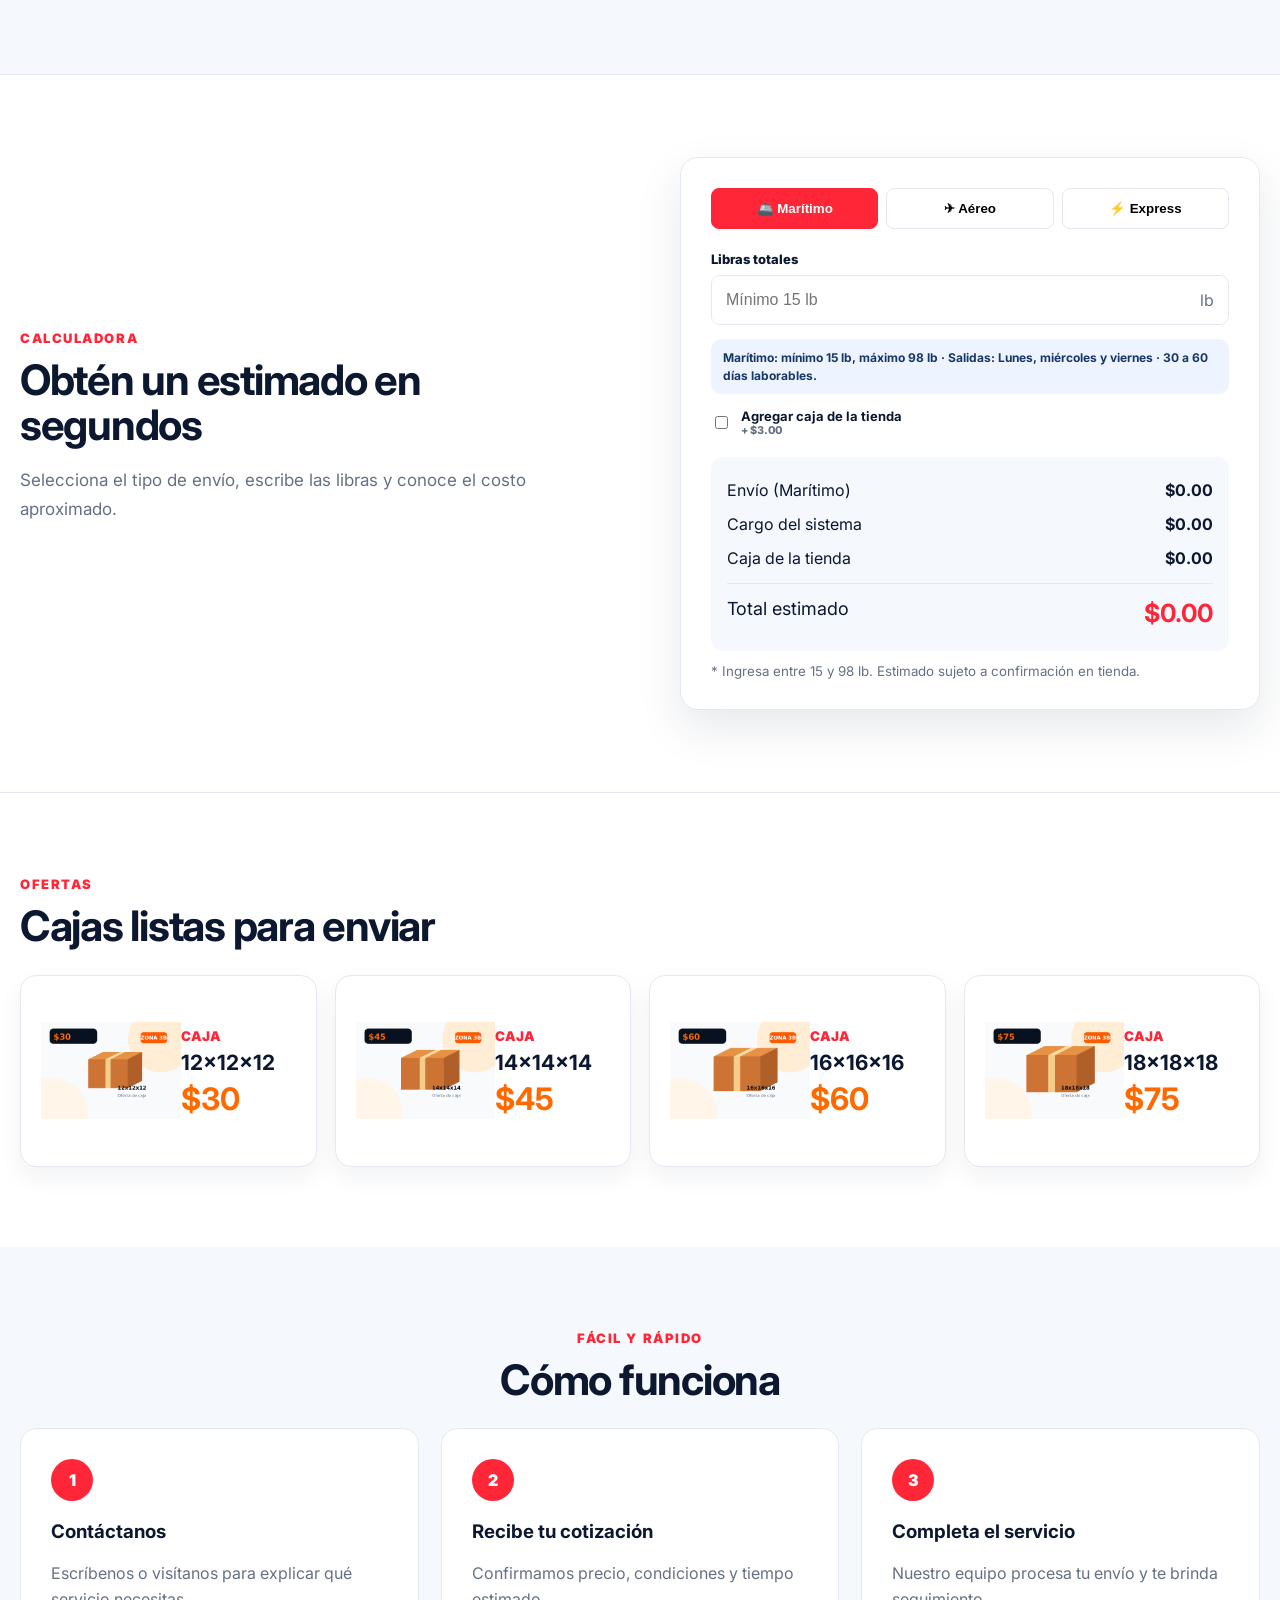
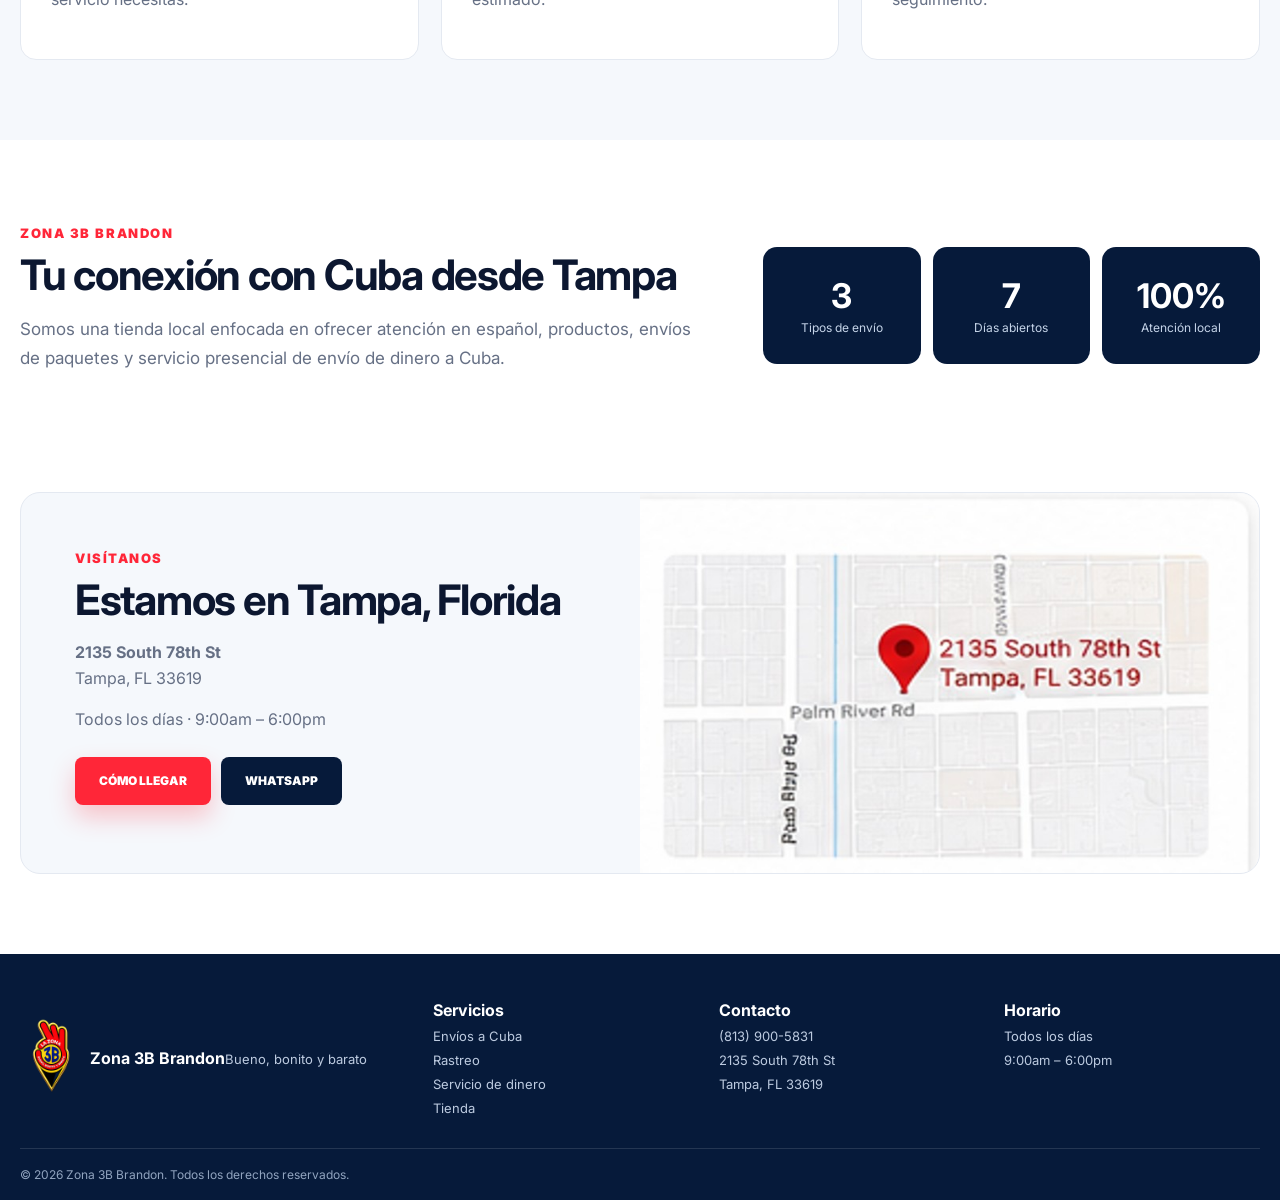
==== commit c60d3be4: "Actualización v6.8 seguimiento" ====
--- a/index.html
+++ b/index.html
@@ -11,7 +11,7 @@
   <link rel="preconnect" href="https://fonts.googleapis.com">
   <link rel="preconnect" href="https://fonts.gstatic.com" crossorigin>
   <link href="https://fonts.googleapis.com/css2?family=Inter:wght@400;500;600;700;800;900&display=swap" rel="stylesheet">
-  <link rel="stylesheet" href="styles-v66.css">
+  <link rel="stylesheet" href="styles-v67.css">
 </head>
 <body>
   <header class="site-header">
@@ -25,7 +25,7 @@
         <a href="#inicio" class="active">Inicio</a>
         <a href="#tienda">Tienda</a>
         <a href="#envios">Envíos a Cuba</a>
-        <a href="seguimiento.html">Seguimiento</a>
+        <a class="tracking-nav" href="seguimiento.html">Rastreo</a>
         <a href="#dinero">Servicio de dinero</a>
         <a href="#como-funciona">Cómo funciona</a>
         <a href="#nosotros">Nosotros</a>
@@ -186,7 +186,7 @@
   <footer>
     <div class="shell footer-grid">
       <div class="footer-brand"><img src="logo-zona3b-oficial.png" alt=""><div><b>Zona 3B Brandon</b><small>Bueno, bonito y barato</small></div></div>
-      <div><b>Servicios</b><a href="#envios">Envíos a Cuba</a><a href="seguimiento.html">Seguimiento</a><a href="#dinero">Servicio de dinero</a><a href="#tienda">Tienda</a></div>
+      <div><b>Servicios</b><a href="#envios">Envíos a Cuba</a><a class="tracking-nav" href="seguimiento.html">Rastreo</a><a href="#dinero">Servicio de dinero</a><a href="#tienda">Tienda</a></div>
       <div><b>Contacto</b><span>(813) 900-5831</span><span>2135 South 78th St</span><span>Tampa, FL 33619</span></div>
       <div><b>Horario</b><span>Todos los días</span><span>9:00am – 6:00pm</span></div>
     </div>
@@ -194,6 +194,6 @@
   </footer>
 
   <script src="config.js"></script>
-  <script src="script-v66.js"></script>
+  <script src="script-v67.js"></script>
 </body>
 </html>
--- a/styles-v67.css
+++ b/styles-v67.css
@@ -0,0 +1,39 @@
+:root{--navy:#061a3a;--navy2:#0b2f68;--red:#ff2638;--orange:#ff6a00;--text:#0c1730;--muted:#667085;--line:#e4e9f1;--soft:#f5f8fc}*{box-sizing:border-box}html{scroll-behavior:smooth}body{margin:0;font-family:Inter,system-ui,sans-serif;color:var(--text);background:#fff}.shell{width:min(1280px,calc(100% - 40px));margin:auto}.site-header{position:sticky;top:0;z-index:100;background:rgba(6,26,58,.97);border-bottom:1px solid rgba(255,255,255,.1);backdrop-filter:blur(14px)}.nav-wrap{height:86px;display:flex;align-items:center;justify-content:space-between;gap:24px}.brand{display:flex;align-items:center;gap:10px;color:#fff;text-decoration:none}.brand img{width:54px;height:64px;object-fit:contain;filter:brightness(0) invert(1)}.brand strong{font-size:20px;display:block;line-height:1}.brand strong span{color:var(--red)}.brand small{display:block;letter-spacing:.22em;font-weight:800;margin-top:5px}.menu{display:flex;align-items:center;gap:27px}.menu a{color:#fff;text-decoration:none;text-transform:uppercase;font-size:12px;font-weight:800;white-space:nowrap}.menu a:hover,.menu a.active{color:var(--red)}.portal{padding:13px 18px;border-radius:8px;background:#fff!important;color:var(--navy)!important;text-decoration:none;text-transform:uppercase;font-size:12px;font-weight:900}.menu-toggle{display:none;background:none;border:0;color:#fff;font-size:28px}.hero{position:relative;min-height:590px;overflow:hidden;background:var(--navy)}.hero-bg{position:absolute;inset:0;background:url('havana-scene-v54.jpg') center/cover no-repeat;transform:scale(1.03)}.hero-overlay{position:absolute;inset:0;background:linear-gradient(90deg,rgba(6,26,58,.99) 0%,rgba(6,26,58,.92) 45%,rgba(6,26,58,.38) 74%,rgba(6,26,58,.2) 100%)}.hero-content{position:relative;z-index:2;min-height:590px;display:flex;align-items:center}.hero-copy{max-width:690px;padding:62px 0}.kicker,.eyebrow{font-size:13px;letter-spacing:.12em;font-weight:900;color:#fff}.hero-slide{display:none;min-height:225px}.hero-slide.active{display:block;animation:fade .55s ease}@keyframes fade{from{opacity:.2;transform:translateY(8px)}to{opacity:1;transform:none}}.hero h1{font-size:58px;line-height:.98;margin:17px 0 10px;color:#fff;letter-spacing:-.04em}.hero h2{margin:0 0 22px;color:var(--red);font-size:24px}.hero p{font-size:18px;line-height:1.55;color:#fff;max-width:610px}.hero-benefits{display:grid;grid-template-columns:repeat(3,1fr);gap:0;margin:28px 0}.hero-benefits>div{display:flex;gap:12px;align-items:center;padding-right:18px;margin-right:18px;border-right:1px solid rgba(255,255,255,.2)}.hero-benefits>div:last-child{border:0}.hero-benefits i{width:38px;height:38px;border:1px solid rgba(255,255,255,.4);border-radius:50%;display:grid;place-items:center;color:#fff;font-style:normal}.hero-benefits span{display:flex;flex-direction:column;color:#fff}.hero-benefits b{text-transform:uppercase;font-size:11px}.hero-benefits small{font-size:11px;color:#bfd0e8}.hero-actions{display:flex;gap:12px}.btn{display:inline-flex;align-items:center;justify-content:center;min-height:48px;padding:0 24px;border-radius:8px;text-decoration:none;text-transform:uppercase;font-size:12px;font-weight:900;transition:.2s}.btn:hover{transform:translateY(-2px)}.btn.primary{background:var(--red);color:#fff;box-shadow:0 12px 24px rgba(255,38,56,.25)}.btn.secondary{border:1px solid rgba(255,255,255,.45);color:#fff;background:rgba(255,255,255,.05)}.btn.dark{background:var(--navy);color:#fff}.hero-dots{display:flex;gap:8px;margin-top:26px}.hero-dots button{width:26px;height:4px;border:0;background:rgba(255,255,255,.3);padding:0;border-radius:4px}.hero-dots button.active{background:var(--red)}.services{padding:24px 0 30px}.section-label{text-align:center;color:var(--navy2);font-weight:900;font-size:11px;margin-bottom:18px}.service-grid{display:grid;grid-template-columns:repeat(4,1fr);gap:14px}.service-grid article{display:flex;align-items:center;gap:16px;border:1px solid var(--line);border-radius:13px;padding:24px;background:#fff;box-shadow:0 10px 25px rgba(10,35,70,.06);transition:.2s}.service-grid article:hover{transform:translateY(-4px);box-shadow:0 16px 34px rgba(10,35,70,.11)}.service-icon{font-size:35px;width:48px;text-align:center}.service-icon.express{background:var(--red);color:#fff;font-size:10px;font-weight:900;padding:8px 4px;border-radius:5px}.service-grid h3{margin:0 0 7px;text-transform:uppercase;font-size:13px}.service-grid b,.service-grid small{display:block}.service-grid b{font-size:13px}.service-grid small{color:var(--muted);font-size:11px;margin-top:4px}.money-card{border-color:#ffd3d8!important;background:linear-gradient(135deg,#fff,#fff6f7)!important}.feature-strip{background:linear-gradient(90deg,var(--navy),var(--navy2));color:#fff}.strip-grid{display:grid;grid-template-columns:repeat(4,1fr)}.strip-grid>div{display:grid;grid-template-columns:34px 1fr;grid-template-rows:auto auto;padding:22px 28px;border-right:1px solid rgba(255,255,255,.2)}.strip-grid>div:last-child{border:0}.strip-grid span{grid-row:1/3;font-size:20px}.strip-grid b{text-transform:uppercase;font-size:11px}.strip-grid small{color:#c7d7ed;font-size:10px}.money-section{padding:92px 0;background:var(--soft)}.money-layout{display:grid;grid-template-columns:.9fr 1.1fr;gap:80px;align-items:center}.money-visual{position:relative;min-height:420px;display:grid;place-items:center;background:radial-gradient(circle at center,#fff 0 34%,transparent 35%)}.money-icon{width:170px;height:170px;border-radius:34px;background:linear-gradient(135deg,var(--red),#ff7a4f);display:grid;place-items:center;font-size:82px;box-shadow:0 30px 60px rgba(255,38,56,.25);z-index:2}.money-orbit{position:absolute;border:1px dashed #b8c7dc;border-radius:50%}.orbit-one{width:300px;height:300px}.orbit-two{width:410px;height:410px}.badge{position:absolute;background:#fff;border:1px solid var(--line);box-shadow:0 10px 25px rgba(10,35,70,.1);border-radius:999px;padding:10px 16px;font-size:12px;font-weight:800}.badge-one{top:65px;left:70px}.badge-two{right:38px;top:150px}.badge-three{bottom:62px;left:50px}.eyebrow{color:var(--red)}.money-copy h2,.calc-copy h2,.section-heading h2,.about h2,.contact h2{font-size:42px;line-height:1.08;margin:10px 0 18px;letter-spacing:-.03em}.money-copy>p,.calc-copy p,.about p{font-size:17px;line-height:1.7;color:var(--muted)}.money-points{display:grid;gap:16px;margin:26px 0}.money-points>div{display:flex;gap:14px}.money-points i{width:30px;height:30px;border-radius:50%;background:#e9fff0;color:#078a3a;display:grid;place-items:center;font-style:normal;font-weight:900}.money-points span{display:flex;flex-direction:column}.money-points small{color:var(--muted);margin-top:4px}.money-actions{display:flex;align-items:center;gap:20px}.text-link{color:var(--navy2);font-weight:800;text-decoration:none}.legal-note{display:block;color:#7a8497;line-height:1.5;margin-top:22px}.calculator-section{padding:82px 0;background:linear-gradient(135deg,var(--navy),#0b3474);color:#fff}.calculator-layout{display:grid;grid-template-columns:1fr 1fr;gap:80px;align-items:center}.calc-copy .eyebrow{color:#ff8792}.calc-copy p{color:#c9d7ec}.calculator-card{background:#fff;color:var(--text);padding:30px;border-radius:18px;box-shadow:0 30px 70px rgba(0,0,0,.2)}.tabs{display:grid;grid-template-columns:repeat(3,1fr);gap:8px;margin-bottom:22px}.ship-tab{border:1px solid var(--line);background:#fff;padding:12px 8px;border-radius:8px;font-weight:800;cursor:pointer}.ship-tab.active{background:var(--red);color:#fff;border-color:var(--red)}.calculator-card label{display:block;font-size:13px;font-weight:800;margin-bottom:8px}.input-wrap{display:flex;border:1px solid var(--line);border-radius:9px;overflow:hidden;margin-bottom:16px}.input-wrap input{flex:1;border:0;padding:14px;font-size:16px;outline:none}.input-wrap span{padding:14px;color:var(--muted)}.check-row{display:flex!important;align-items:center;gap:10px;margin:14px 0 20px!important}.check-row span{display:flex;flex-direction:column}.check-row small{color:var(--muted)}.summary-box{background:var(--soft);border-radius:12px;padding:16px}.summary-box>div{display:flex;justify-content:space-between;padding:7px 0}.summary-box .total{border-top:1px solid var(--line);margin-top:8px;padding-top:14px;font-size:18px}.summary-box .total b{color:var(--red);font-size:25px}.calculator-card>small{display:block;color:var(--muted);margin-top:12px}.boxes{padding:80px 0}.section-heading{margin-bottom:26px}.section-heading.center{text-align:center}.boxes-grid{display:grid;grid-template-columns:repeat(4,1fr);gap:18px}.boxes-grid article{border:1px solid var(--line);border-radius:16px;display:grid;grid-template-columns:1.1fr .9fr;align-items:center;padding:20px;background:#fff;box-shadow:0 10px 25px rgba(10,35,70,.06)}.boxes-grid img{width:100%;height:150px;object-fit:contain}.boxes-grid small{color:var(--red);font-weight:900}.boxes-grid h3{font-size:21px;margin:5px 0}.boxes-grid b{font-size:31px;color:var(--orange)}.how{padding:80px 0;background:var(--soft)}.steps{display:grid;grid-template-columns:repeat(3,1fr);gap:22px}.steps article{background:#fff;padding:30px;border-radius:16px;border:1px solid var(--line)}.steps span{display:grid;place-items:center;width:42px;height:42px;border-radius:50%;background:var(--red);color:#fff;font-weight:900}.steps p{color:var(--muted);line-height:1.6}.about{padding:82px 0}.about-layout{display:grid;grid-template-columns:1.15fr .85fr;gap:70px;align-items:center}.about-stats{display:grid;grid-template-columns:repeat(3,1fr);gap:12px}.about-stats article{background:var(--navy);color:#fff;border-radius:14px;padding:28px 16px;text-align:center}.about-stats b{font-size:34px;display:block;color:#fff}.about-stats span{font-size:12px;color:#c5d4e8}.contact{padding:20px 0 80px}.contact-card{display:grid;grid-template-columns:1fr 1fr;background:var(--soft);border-radius:20px;overflow:hidden;border:1px solid var(--line)}.contact-card>div{padding:54px}.contact-card p{color:var(--muted);line-height:1.6}.contact-card img{width:100%;height:100%;min-height:380px;object-fit:cover}.contact-actions{display:flex;gap:10px;margin-top:24px}.float{position:fixed;bottom:22px;width:54px;height:54px;border-radius:50%;display:grid;place-items:center;color:#fff;text-decoration:none;z-index:90;box-shadow:0 10px 25px rgba(0,0,0,.25)}.float.whatsapp{left:18px;background:#25d366}.float.up{right:18px;background:var(--red);font-size:24px}footer{background:var(--navy);color:#fff;padding:46px 0 18px}.footer-grid{display:grid;grid-template-columns:1.5fr 1fr 1fr 1fr;gap:30px}.footer-grid>div{display:flex;flex-direction:column;gap:8px}.footer-grid a,.footer-grid span,.footer-grid small{color:#bdcbe0;text-decoration:none;font-size:13px}.footer-brand{flex-direction:row!important;align-items:center}.footer-brand img{width:48px;filter:brightness(0) invert(1)}.footer-bottom{border-top:1px solid rgba(255,255,255,.12);margin-top:32px;padding-top:18px;color:#91a4bf;font-size:12px}.money-page-hero{padding:110px 0;background:linear-gradient(100deg,rgba(6,26,58,.97),rgba(6,26,58,.68)),url('havana-scene-v54.jpg') center/cover;color:#fff}.money-page-hero h1{font-size:58px;margin:14px 0}.money-page-hero p{font-size:19px;max-width:670px;line-height:1.6}.money-detail{padding:80px 0}.detail-grid{display:grid;grid-template-columns:repeat(3,1fr);gap:20px}.detail-grid article{border:1px solid var(--line);border-radius:16px;padding:30px}.detail-grid span{color:var(--red);font-weight:900}.detail-grid p{color:var(--muted);line-height:1.6}.notice{margin-top:30px;padding:24px;background:#fff4e8;border-left:5px solid var(--orange);border-radius:10px}.notice p{color:#6b7280;line-height:1.6}.money-page footer{padding:24px 0}
+@media(max-width:1100px){.menu-toggle{display:block}.menu{display:none;position:absolute;left:0;right:0;top:86px;background:var(--navy);padding:22px;flex-direction:column;align-items:flex-start}.menu.open{display:flex}.service-grid,.boxes-grid{grid-template-columns:repeat(2,1fr)}.money-layout,.calculator-layout,.about-layout{grid-template-columns:1fr}.money-visual{order:2}.hero-overlay{background:rgba(6,26,58,.9)}.strip-grid{grid-template-columns:repeat(2,1fr)}.footer-grid{grid-template-columns:repeat(2,1fr)}}
+@media(max-width:680px){.shell{width:min(100% - 24px,1280px)}.brand div{display:none}.hero,.hero-content{min-height:650px}.hero-copy{padding:45px 0}.hero h1{font-size:43px}.hero h2{font-size:19px}.hero-benefits{grid-template-columns:1fr;gap:12px}.hero-benefits>div{border:0}.hero-actions,.money-actions,.contact-actions{flex-direction:column;align-items:stretch}.service-grid,.boxes-grid,.steps,.detail-grid{grid-template-columns:1fr}.strip-grid{grid-template-columns:1fr}.strip-grid>div{border-right:0;border-bottom:1px solid rgba(255,255,255,.2)}.money-section,.calculator-section,.boxes,.how,.about{padding:58px 0}.money-layout{gap:30px}.money-visual{min-height:340px}.orbit-two{width:320px;height:320px}.orbit-one{width:245px;height:245px}.money-icon{width:135px;height:135px;font-size:62px}.badge-one{left:0}.badge-two{right:0}.badge-three{left:15px}.money-copy h2,.calc-copy h2,.section-heading h2,.about h2,.contact h2{font-size:34px}.calculator-layout{gap:28px}.contact-card{grid-template-columns:1fr}.contact-card>div{padding:30px}.about-stats{grid-template-columns:1fr}.footer-grid{grid-template-columns:1fr}.money-page-hero h1{font-size:42px}}
+
+/* Zona 3B Brandon v6.2 — logo oficial y calculadora con fondo limpio */
+.brand img{width:68px;height:76px;object-fit:contain;filter:none}.nav-wrap{height:92px}.menu{top:92px}.footer-brand img{width:62px;height:82px;object-fit:contain;filter:none}.calculator-section{background:#fff;color:var(--text);border-top:1px solid var(--line);border-bottom:1px solid var(--line)}.calculator-section .calc-copy .eyebrow{color:var(--red)}.calculator-section .calc-copy p{color:var(--muted)}.calculator-card{border:1px solid var(--line);box-shadow:0 18px 45px rgba(10,35,70,.10)}
+@media(max-width:1100px){.menu{top:92px}}
+@media(max-width:680px){.brand img{width:52px;height:66px}.nav-wrap{height:78px}.menu{top:78px}.footer-brand img{width:54px;height:72px}}
+
+/* v6.3 shipping limits and delivery details */
+.service-grid article small{display:block;margin-top:3px}.calc-rule{margin:-2px 0 14px;padding:10px 12px;border-radius:10px;background:#eef4ff;color:#173765;font-size:12px;font-weight:700;line-height:1.45}.calculator-card>small.error{display:block;color:#c9212b;font-weight:800;margin-top:10px}.input-wrap input:invalid:not(:placeholder-shown){outline:2px solid #e52b37;border-color:#e52b37}
+
+/* Tienda v6.4 */
+.store-hero{padding:150px 0 70px;background:linear-gradient(135deg,#061a3a 0%,#0b3269 100%);color:#fff;text-align:center}
+.store-hero .eyebrow{color:#ff3045}.store-hero h1{font-size:clamp(2.2rem,5vw,4rem);margin:8px 0 14px}.store-hero p{max-width:720px;margin:0 auto;color:#d8e3f4;font-size:1.05rem;line-height:1.7}
+.store-toolbar{padding:30px 0;background:#fff;border-bottom:1px solid #e6ecf4;position:sticky;top:86px;z-index:20}
+.store-toolbar-row{display:flex;gap:14px;align-items:center;justify-content:space-between;flex-wrap:wrap}.store-search{flex:1;min-width:260px;display:flex;align-items:center;border:1px solid #d8e0ec;border-radius:14px;padding:0 16px;background:#f8fafc}.store-search input{width:100%;border:0;background:transparent;padding:15px 10px;font:inherit;outline:none}.category-filter{display:flex;gap:8px;flex-wrap:wrap}.category-filter button{border:1px solid #d8e0ec;background:#fff;color:#0a2147;border-radius:999px;padding:10px 14px;font-weight:800;cursor:pointer}.category-filter button.active,.category-filter button:hover{background:#ff2638;color:#fff;border-color:#ff2638}
+.categories-section{padding:58px 0;background:#f4f7fb}.category-grid{display:grid;grid-template-columns:repeat(3,1fr);gap:18px}.category-card{background:#fff;border:1px solid #e0e7f0;border-radius:20px;padding:26px;box-shadow:0 12px 30px rgba(6,26,58,.06);cursor:pointer;transition:.2s}.category-card:hover{transform:translateY(-4px);box-shadow:0 18px 38px rgba(6,26,58,.12)}.category-card .icon{width:58px;height:58px;border-radius:16px;display:grid;place-items:center;background:#fff1f2;font-size:30px;margin-bottom:18px}.category-card h2{margin:0 0 8px;color:#071d42}.category-card p{margin:0;color:#66758b;line-height:1.55}.category-card span{display:inline-block;margin-top:16px;color:#ff2638;font-weight:800}
+.products-section{padding:60px 0 90px;background:#fff}.products-head{display:flex;justify-content:space-between;gap:20px;align-items:end;margin-bottom:24px}.products-head h2{margin:5px 0 0;font-size:2rem;color:#071d42}.products-count{color:#66758b;font-weight:700}.product-grid{display:grid;grid-template-columns:repeat(4,1fr);gap:18px}.product-card{border:1px solid #e0e7f0;border-radius:18px;overflow:hidden;background:#fff}.product-image{height:190px;background:#f4f7fb;display:grid;place-items:center;font-size:52px}.product-info{padding:18px}.product-info small{color:#ff2638;font-weight:800;text-transform:uppercase}.product-info h3{margin:7px 0;color:#071d42}.product-info p{margin:0;color:#66758b}.empty-products{grid-column:1/-1;text-align:center;border:2px dashed #d8e0ec;border-radius:20px;padding:55px 20px;background:#f8fafc}.empty-products .empty-icon{font-size:50px}.empty-products h3{color:#071d42;font-size:1.45rem;margin:10px 0}.empty-products p{color:#66758b;max-width:620px;margin:0 auto;line-height:1.6}
+@media(max-width:900px){.category-grid{grid-template-columns:repeat(2,1fr)}.product-grid{grid-template-columns:repeat(2,1fr)}.store-toolbar{top:72px}}
+@media(max-width:600px){.category-grid,.product-grid{grid-template-columns:1fr}.store-hero{padding:120px 0 55px}.store-toolbar{position:static}.store-toolbar-row{display:block}.category-filter{margin-top:14px}.category-filter button{font-size:.82rem}.products-head{display:block}.products-count{display:block;margin-top:8px}}
+
+/* v6.5 departure schedules and money delivery destinations */
+.delivery-summary{display:grid;grid-template-columns:repeat(3,1fr);gap:18px;margin-bottom:58px}.delivery-summary article{padding:28px;border:1px solid var(--line);border-radius:18px;background:#fff;box-shadow:0 12px 30px rgba(6,26,58,.07)}.delivery-summary span{font-size:28px}.delivery-summary h3{margin:12px 0 8px;font-size:17px}.delivery-summary b{color:var(--red);font-size:21px}.schedule-intro{max-width:820px;margin-bottom:28px}.schedule-intro h2{font-size:38px;margin:8px 0 12px}.schedule-intro p{color:var(--muted);line-height:1.7}.destination-grid{display:grid;grid-template-columns:repeat(2,1fr);gap:18px}.destination-card{border:1px solid var(--line);border-radius:18px;padding:26px;background:#fff;box-shadow:0 10px 28px rgba(6,26,58,.06)}.destination-card.wide{grid-column:1/-1}.destination-card h3{margin:0 0 12px;color:var(--navy);font-size:23px}.destination-card h4{margin:18px 0 7px;color:#253958}.destination-card p{color:var(--muted);line-height:1.65;margin:0}.delivery-day{display:inline-flex;margin-top:18px;padding:9px 14px;border-radius:999px;background:var(--red);color:#fff;font-size:12px;font-weight:900;text-transform:uppercase;letter-spacing:.05em}.delivery-day.neutral{background:#eaf0f8;color:var(--navy)}.route-list{display:grid;grid-template-columns:repeat(2,1fr);gap:10px;margin:14px 0}.route-list span{padding:11px 13px;background:var(--soft);border-radius:9px;color:#41516a;font-size:14px}.service-grid article{align-items:flex-start}.service-grid small{line-height:1.35}
+@media(max-width:680px){.delivery-summary,.destination-grid{grid-template-columns:1fr}.destination-card.wide{grid-column:auto}.route-list{grid-template-columns:1fr}.schedule-intro h2{font-size:31px}}
+
+/* Seguimiento v6.6 */
+.tracking-page{background:#f4f7fb;min-height:70vh}.tracking-hero{padding:90px 0 55px;background:linear-gradient(135deg,#061a3a,#0c356f);color:#fff}.tracking-hero h1{font-size:clamp(2.3rem,5vw,4.7rem);margin:8px 0 12px}.tracking-hero p{max-width:720px;font-size:1.1rem;color:#dce8fb;line-height:1.7}.tracking-section{padding:70px 0}.tracking-layout{display:grid;grid-template-columns:minmax(320px,.8fr) minmax(420px,1.2fr);gap:28px;align-items:start}.tracking-card,.tracking-result{background:#fff;border:1px solid #dbe4f0;border-radius:22px;box-shadow:0 18px 50px rgba(6,26,58,.08)}.tracking-card{padding:30px}.tracking-card-head{display:flex;gap:16px;align-items:center;margin-bottom:26px}.tracking-card-head h2,.tracking-result h2{margin:0 0 5px}.tracking-card-head p{margin:0;color:#64748b}.tracking-icon{width:52px;height:52px;border-radius:16px;display:grid;place-items:center;background:#ff293d;color:#fff;font-size:1.7rem}.tracking-card label{display:block;font-weight:800;margin:18px 0 8px}.tracking-card input,.tracking-card select{width:100%;padding:15px 16px;border:1px solid #cbd5e1;border-radius:12px;font:inherit;background:#fff}.tracking-card input:focus,.tracking-card select:focus{outline:3px solid rgba(255,41,61,.15);border-color:#ff293d}.tracking-submit{width:100%;margin-top:22px;border:0}.tracking-note,.tracking-source-note{display:block;color:#64748b;line-height:1.55;margin-top:18px}.tracking-result{min-height:420px;padding:32px}.tracking-empty,.tracking-loading,.tracking-error{text-align:center;padding:55px 22px}.tracking-package{font-size:4.5rem}.tracking-empty p,.tracking-loading p,.tracking-error p{color:#64748b;max-width:520px;margin:10px auto 22px;line-height:1.6}.spinner{width:48px;height:48px;margin:0 auto 22px;border:5px solid #e2e8f0;border-top-color:#ff293d;border-radius:50%;animation:spin 1s linear infinite}@keyframes spin{to{transform:rotate(360deg)}}.tracking-status-icon{width:58px;height:58px;border-radius:50%;display:grid;place-items:center;background:#fff0f1;color:#ff293d;font-size:2rem;font-weight:900;margin:0 auto 20px}.result-head{display:flex;justify-content:space-between;gap:18px;align-items:flex-start;padding-bottom:22px;border-bottom:1px solid #e2e8f0}.result-head p{margin:4px 0;color:#64748b}.result-badge{background:#e9f9ef;color:#15803d;padding:9px 13px;border-radius:999px;font-weight:800;white-space:nowrap}.result-summary{margin:22px 0;padding:16px 18px;border-left:4px solid #ff293d;background:#fff6f7;border-radius:10px;line-height:1.6}.tracking-timeline{list-style:none;margin:25px 0 0;padding:0}.tracking-timeline li{display:grid;grid-template-columns:22px 1fr;gap:12px;position:relative;padding-bottom:25px}.tracking-timeline li:not(:last-child):before{content:'';position:absolute;left:6px;top:14px;bottom:0;width:2px;background:#dbe4f0}.event-dot{width:14px;height:14px;border:3px solid #ff293d;background:#fff;border-radius:50%;z-index:1}.tracking-timeline b,.tracking-timeline small,.tracking-timeline time{display:block}.tracking-timeline small,.tracking-timeline time{color:#64748b;margin-top:4px}.tracking-help{padding:0 0 75px}.tracking-help .shell{background:#061a3a;color:#fff;border-radius:22px;padding:30px 34px;display:flex;align-items:center;justify-content:space-between;gap:25px}.tracking-help h2{margin:0 0 8px}.tracking-help p{margin:0;color:#dce8fb;max-width:780px;line-height:1.6}@media(max-width:900px){.tracking-layout{grid-template-columns:1fr}.tracking-hero{padding:65px 0 40px}.tracking-help .shell{align-items:flex-start;flex-direction:column}.tracking-result{min-height:350px}}
+
+/* v6.7 — enlace de rastreo siempre visible */
+.menu{gap:18px}
+.menu a{font-size:11px}
+.menu .tracking-nav{display:inline-flex;align-items:center;padding:10px 13px;border:1px solid rgba(255,255,255,.42);border-radius:8px;background:rgba(255,255,255,.08);color:#fff}
+.menu .tracking-nav::before{content:'⌖';font-size:14px;margin-right:6px;color:#ff3045}
+.menu .tracking-nav:hover,.menu .tracking-nav.active{background:#ff2638;border-color:#ff2638;color:#fff}
+.menu .tracking-nav:hover::before,.menu .tracking-nav.active::before{color:#fff}
+@media(max-width:1200px){.menu{gap:12px}.menu a{font-size:10px}.portal{padding:11px 13px}}
+@media(max-width:1100px){.menu{gap:0}.menu a{font-size:12px}.menu .tracking-nav{border-radius:0;width:100%;padding:14px 20px}}
+.money-page-nav{display:flex;align-items:center;gap:10px}.money-page-nav .money-track{display:inline-flex;align-items:center;padding:11px 14px;border:1px solid rgba(255,255,255,.42);border-radius:8px;background:rgba(255,255,255,.08);color:#fff;text-decoration:none;text-transform:uppercase;font-size:11px;font-weight:900}.money-page-nav .money-track::before{content:'⌖';margin-right:6px;color:#ff3045}@media(max-width:600px){.money-page-nav .money-track{display:none}}
